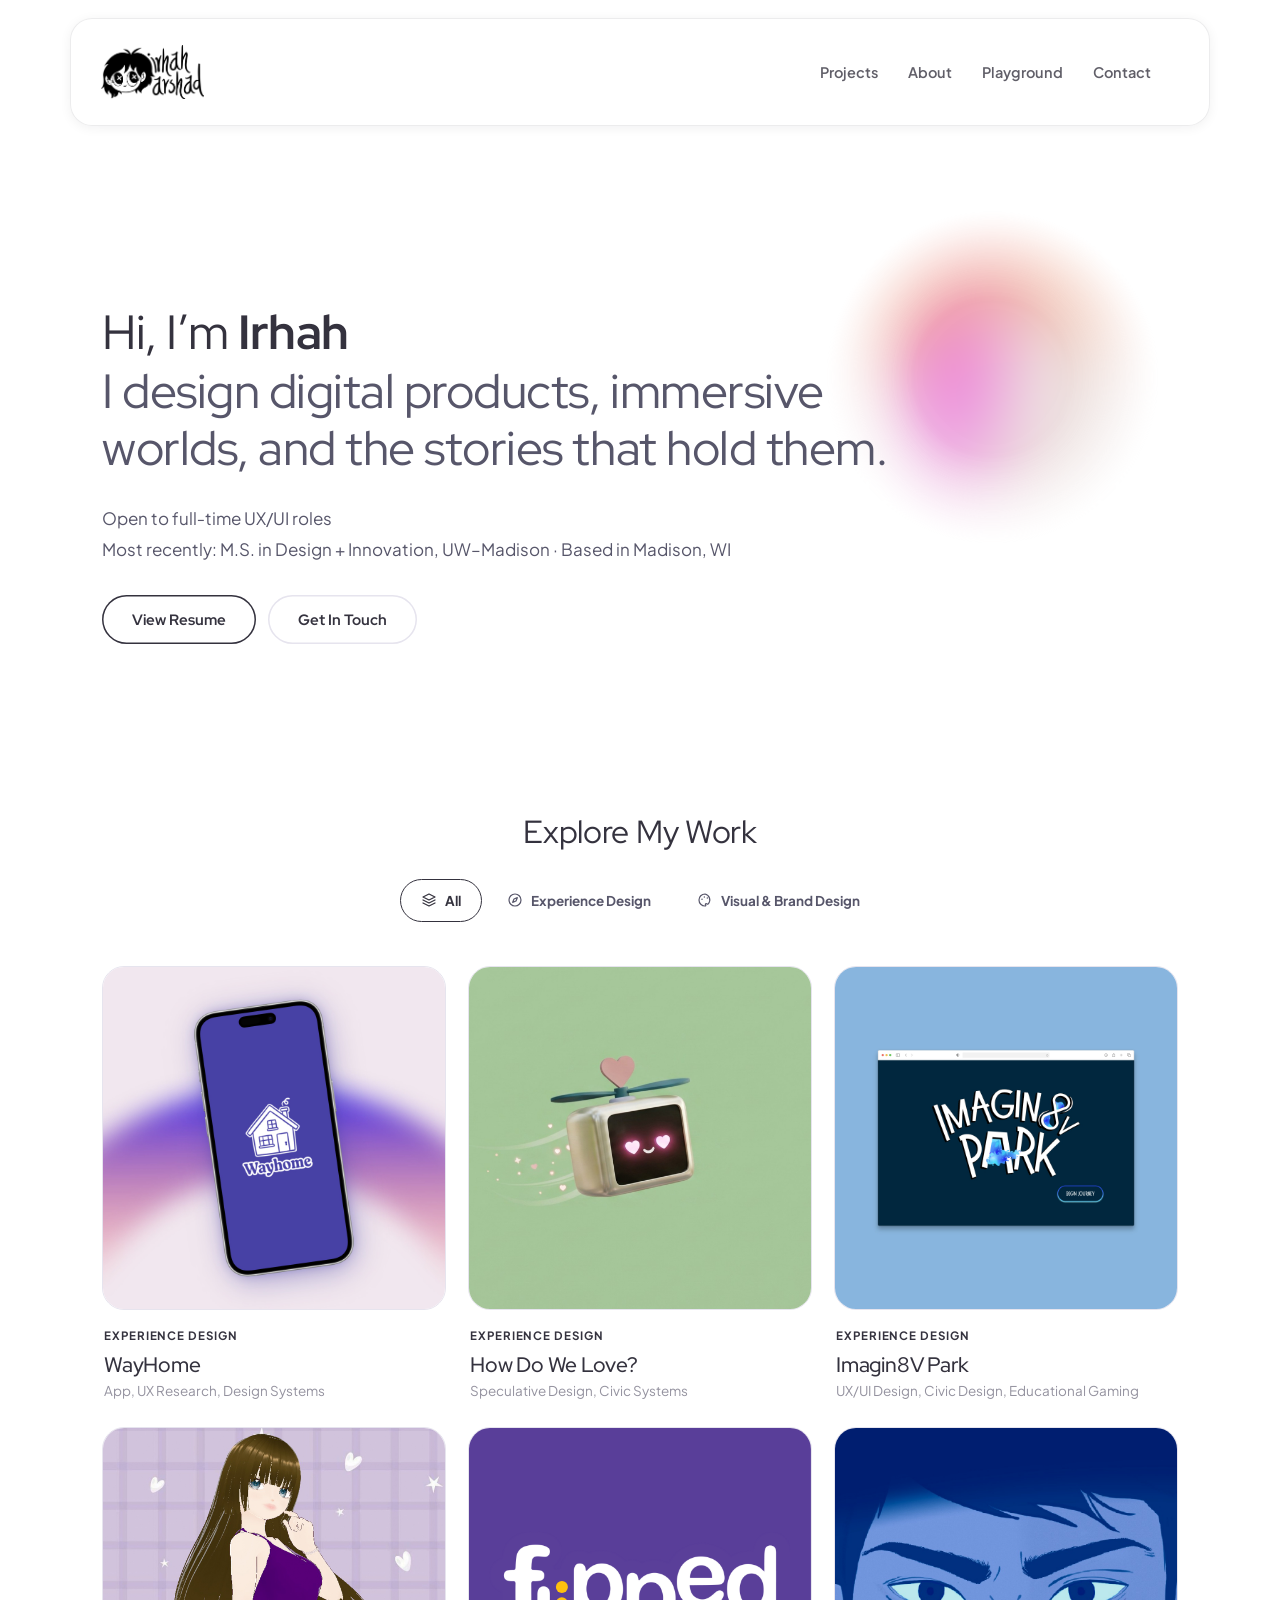
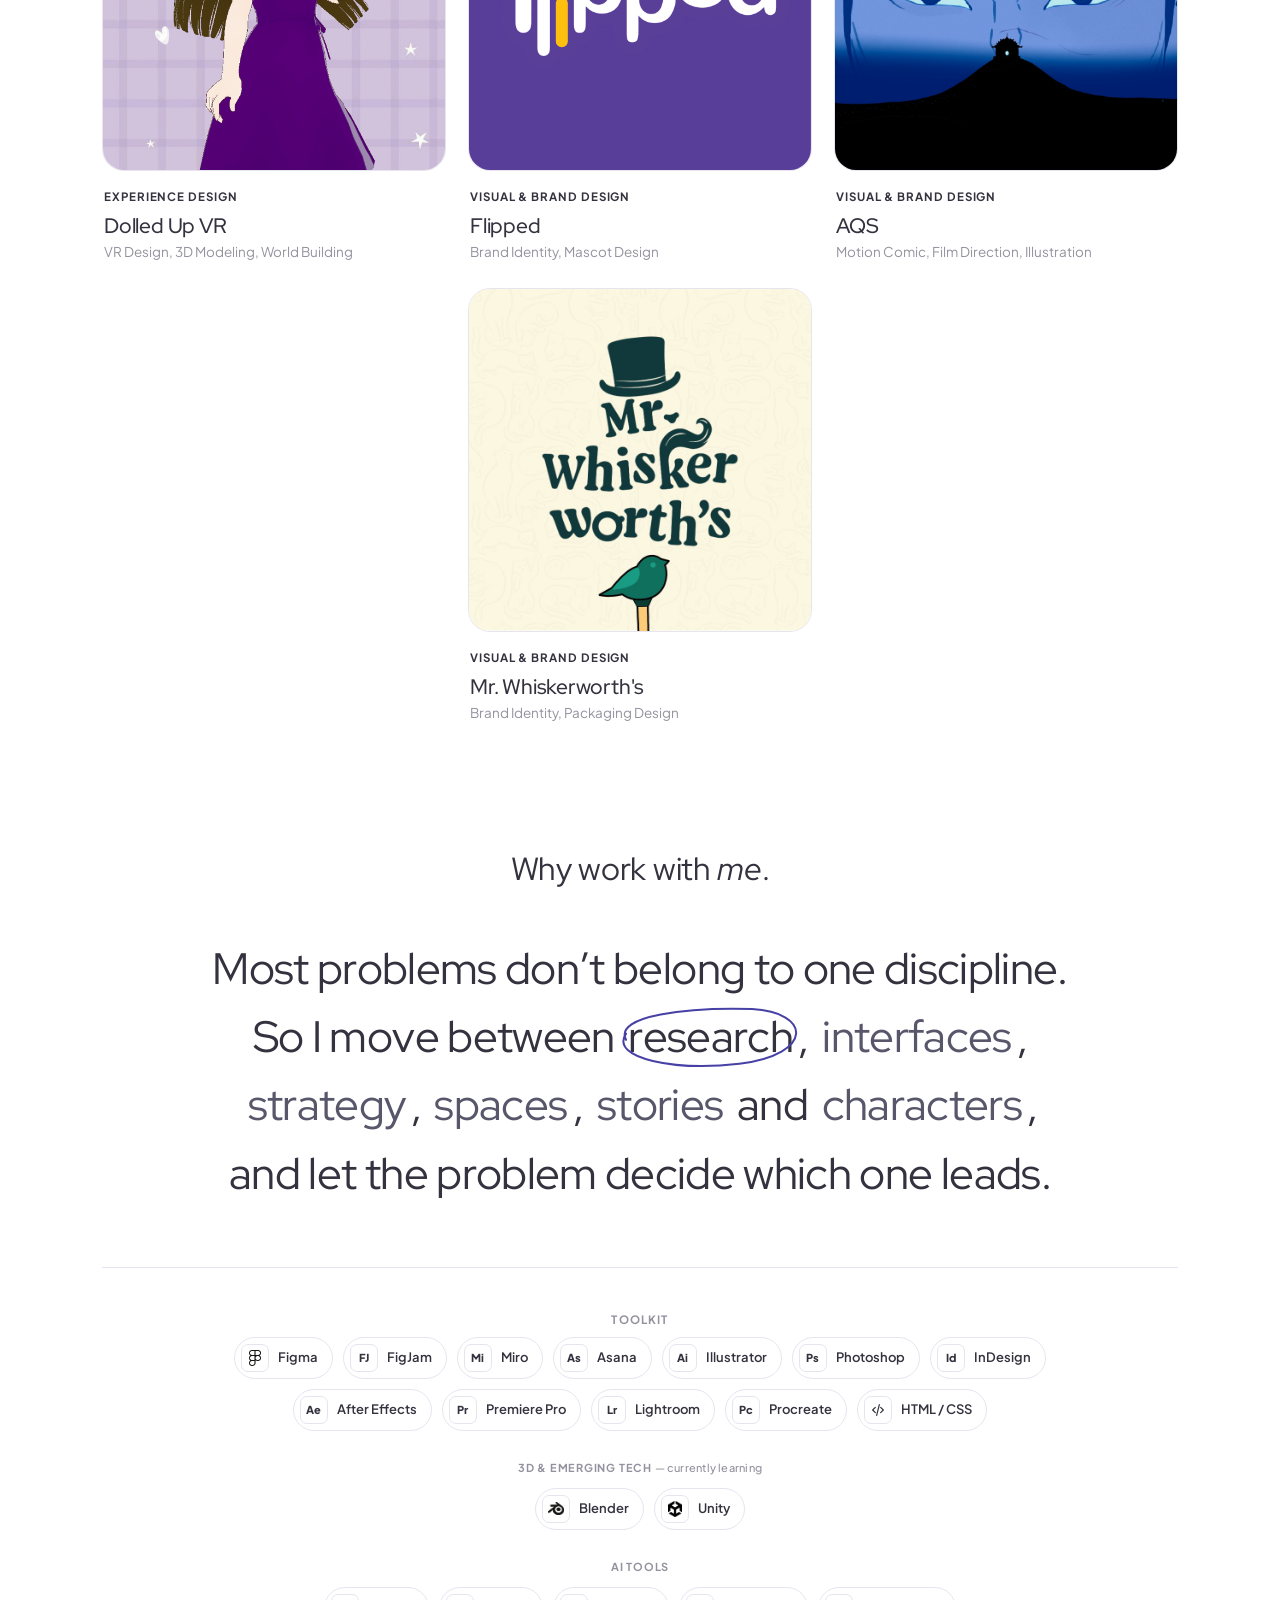
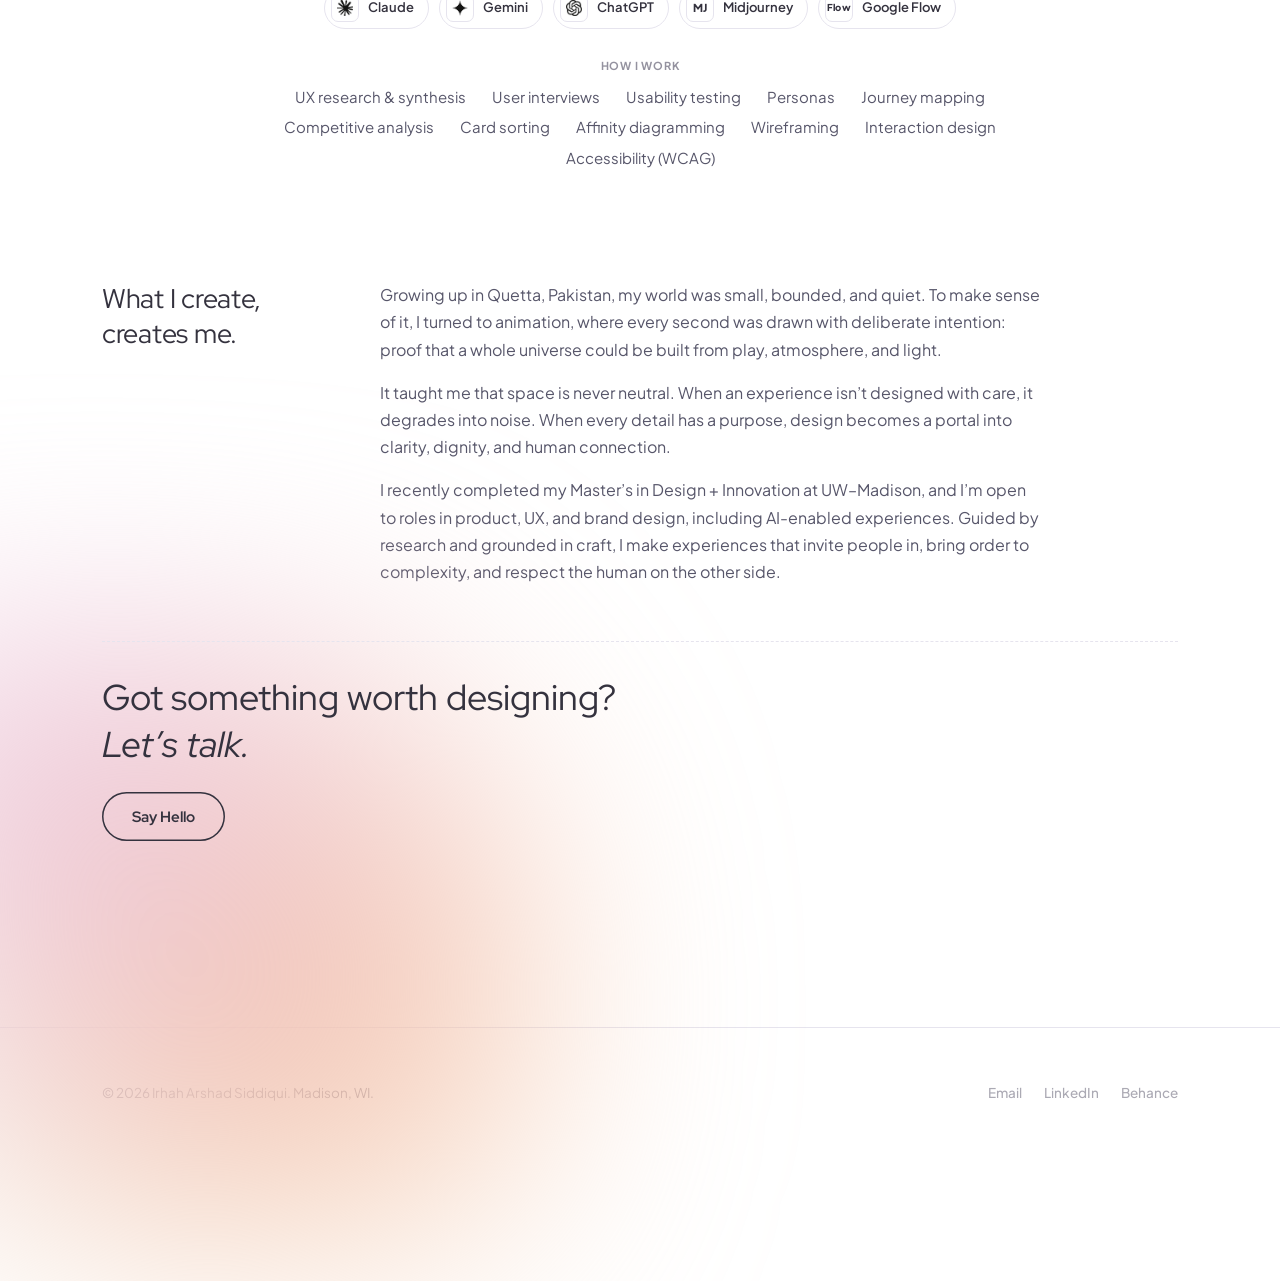
==== index.html @ 3fa9f6f8 "Add favicon, add Imposter Lamp photo slideshow to the Playground, redesign the About page, re-crop t" ====
<!doctype html>
<html lang="en">
<head>
<meta charset="utf-8">
<meta name="viewport" content="width=device-width, initial-scale=1">
<title>Irhah Arshad Siddiqui &middot; Transdisciplinary Designer</title>
<link rel="stylesheet" href="css/style.css?v=7">
<link rel="icon" href="favicon.ico" sizes="any">
<link rel="icon" type="image/png" sizes="32x32" href="assets/favicon/favicon-32.png">
<link rel="icon" type="image/png" sizes="16x16" href="assets/favicon/favicon-16.png">
<link rel="apple-touch-icon" href="assets/favicon/apple-touch-icon.png">
</head>
<body>


<nav class="site-nav">
  <div class="nav-row">
    <a class="logo" href="index.html">
      <img class="logo-light" src="assets/logo-black.png" alt="Irhah Arshad">
      <img class="logo-dark" src="assets/logo-white.png" alt="Irhah Arshad">
    </a>
    <div class="nav-right">
      <div class="nav-links">
        <a href="index.html#work">Projects</a>
        <a href="about.html">About</a>
        <a href="playground.html">Playground</a>
        <a href="contact.html">Contact</a>
      </div>
      <div class="nav-tools">
        <button class="icon-btn hamburger" data-hamburger aria-label="Open menu" aria-expanded="false">
          <svg viewBox="0 0 24 24" fill="none" stroke="currentColor" stroke-width="1.8" stroke-linecap="round"><path d="M4 7h16M4 12h16M4 17h16"/></svg>
        </button>
      </div>
    </div>
  </div>
  <div class="mobile-menu">
    <a href="index.html#work">Projects</a>
    <a href="about.html">About</a>
    <a href="playground.html">Playground</a>
    <a href="contact.html">Contact</a>
  </div>
</nav>


<main class="wrap">

  <section class="hero reveal">
    <div class="hero-orb-wrap" aria-hidden="true">
      <div class="hero-orb-clip"><canvas id="heroGlow"></canvas></div>
      <div class="hero-orb-grain"></div>
    </div>
    <div class="hero-copy">
      <h1><span class="hero-lead" id="heroText" data-name-bold="Irhah">Hi, I&rsquo;m Irhah</span> <span class="hl-2">I design digital products, immersive worlds, and the stories that hold them.</span></h1>
      <div class="hero-meta">
        <p>Open to full&#8209;time UX/UI roles</p>
        <p>Most recently: M.S. in Design + Innovation, UW&ndash;Madison &middot; Based in Madison, WI</p>
      </div>
      <div class="hero-actions">
        <a class="btn btn-primary" href="assets/Irhah-Arshad-Resume.pdf" target="_blank" rel="noopener">View Resume</a>
        <a class="btn btn-secondary" href="contact.html">Get In Touch</a>
      </div>
    </div>
  </section>

  <h2 class="work-title">Explore My Work</h2>

  <div class="cat-tabs">
    <button class="cat-tab active" data-filter="all">
      <svg viewBox="0 0 24 24" fill="none" stroke="currentColor" stroke-width="1.8" stroke-linecap="round" stroke-linejoin="round"><path d="M12 3l9 4.5-9 4.5-9-4.5 9-4.5z"/><path d="M3 12l9 4.5 9-4.5"/><path d="M3 16.5l9 4.5 9-4.5"/></svg>
      All
    </button>
    <button class="cat-tab" data-filter="experience">
      <svg viewBox="0 0 24 24" fill="none" stroke="currentColor" stroke-width="1.8" stroke-linecap="round" stroke-linejoin="round"><circle cx="12" cy="12" r="9"/><path d="M15.5 8.5l-2 5-5 2 2-5 5-2z"/></svg>
      Experience Design
    </button>
    <button class="cat-tab" data-filter="visual">
      <svg viewBox="0 0 24 24" fill="none" stroke="currentColor" stroke-width="1.8" stroke-linecap="round" stroke-linejoin="round"><path d="M12 3a9 9 0 1 0 0 18c1.1 0 1.6-.9.9-1.7-.5-.5-.5-1.3.1-1.7.6-.4 1.5-.2 2.1.3.7.6 1.9.3 2.2-.6A9 9 0 0 0 12 3z"/><circle cx="7.5" cy="11" r="1.1" fill="currentColor" stroke="none"/><circle cx="11" cy="7.5" r="1.1" fill="currentColor" stroke="none"/><circle cx="15.5" cy="9" r="1.1" fill="currentColor" stroke="none"/></svg>
      Visual &amp; Brand Design
    </button>
  </div>

  <section id="work" class="project-grid">

    <a class="project-card" href="case-studies/wayhome.html" data-category="experience">
      <div class="thumb"><img src="assets/wayhome/wayhome-app-mockup.jpg" alt="The WayHome logo splash screen on a phone mockup, tilted against a soft purple-to-pink gradient"></div>
      <div class="meta">
        <span class="cat-label">Experience Design</span>
        <h3>WayHome</h3>
        <div class="cats">App, UX Research, Design Systems</div>
      </div>
    </a>

    <a class="project-card" href="case-studies/how-do-we-love.html" data-category="experience">
      <div class="thumb thumb-hover-video">
        <img src="assets/how-do-we-love/hdwl-cubot-sage.jpg" alt="The heart-propellered companion robot, with heart-shaped eyes, flying against a soft sage green background">
        <video class="hover-video" muted loop playsinline preload="metadata" aria-hidden="true">
          <source src="assets/how-do-we-love/hdwl-cubot-hover.webm" type="video/webm">
          <source src="assets/how-do-we-love/hdwl-cubot-hover.mp4" type="video/mp4">
        </video>
      </div>
      <div class="meta">
        <span class="cat-label">Experience Design</span>
        <h3>How Do We Love?</h3>
        <div class="cats">Speculative Design, Civic Systems</div>
      </div>
    </a>

    <a class="project-card" href="case-studies/imagin8-v-park.html" data-category="experience">
      <div class="thumb"><img src="assets/imagin8-v-park/portal-thumb.jpg" alt="The Imagin8V Park logo in a browser window, on a dark navy screen"></div>
      <div class="meta">
        <span class="cat-label">Experience Design</span>
        <h3>Imagin8V Park</h3>
        <div class="cats">UX/UI Design, Civic Design, Educational Gaming</div>
      </div>
    </a>

    <a class="project-card" href="case-studies/dolled-up.html" data-category="experience">
      <div class="thumb thumb-hover-video">
        <img src="assets/dolled-up/dolled-up-avatar-purple.jpg" alt="A VR avatar in a purple sleeveless dress, glancing back over her shoulder, against a lavender plaid background with hearts and stars">
        <video class="hover-video" muted loop playsinline preload="metadata" aria-hidden="true">
          <source src="assets/dolled-up/dolled-up-hover.webm" type="video/webm">
          <source src="assets/dolled-up/dolled-up-hover.mp4" type="video/mp4">
        </video>
      </div>
      <div class="meta">
        <span class="cat-label">Experience Design</span>
        <h3>Dolled Up VR</h3>
        <div class="cats">VR Design, 3D Modeling, World Building</div>
      </div>
    </a>

    <a class="project-card" href="case-studies/flipped.html" data-category="visual">
      <div class="thumb thumb-flip-hover" role="img" aria-label="Flipped logo. Hover to flip the i.">
        <img class="flip-letters" src="assets/flipped/flipped-letters-only.png" alt="" aria-hidden="true">
        <span class="flip-bar" aria-hidden="true"></span>
        <span class="flip-dot" aria-hidden="true"></span>
      </div>
      <div class="meta">
        <span class="cat-label">Visual &amp; Brand Design</span>
        <h3>Flipped</h3>
        <div class="cats">Brand Identity, Mascot Design</div>
      </div>
    </a>

    <a class="project-card" href="case-studies/aqs.html" data-category="visual">
      <div class="thumb"><img src="assets/aqs/aqs-eyes-shrine.jpg" alt="Shahmir's eyes over the shrine, silhouetted against the spirit world's cyan spiral"></div>
      <div class="meta">
        <span class="cat-label">Visual &amp; Brand Design</span>
        <h3>AQS</h3>
        <div class="cats">Motion Comic, Film Direction, Illustration</div>
      </div>
    </a>

    <a class="project-card" href="case-studies/mr-whiskerworths.html" data-category="visual">
      <div class="thumb"><img src="assets/mr-whiskerworths/whiskerworths-thumb.jpg" alt="Mr. Whiskerworth's logo: a top hat and curled mustache above the wordmark, with a small bird perched below"></div>
      <div class="meta">
        <span class="cat-label">Visual &amp; Brand Design</span>
        <h3>Mr. Whiskerworth's</h3>
        <div class="cats">Brand Identity, Packaging Design</div>
      </div>
    </a>

  </section>

  <section class="hiw-section reveal" id="how-i-work">
    <div class="hiw-frame">
      <div class="hiw-head">
        <h2 class="work-title hiw-title">Why work with <em>me</em>.</h2>
      </div>

<style>
  /* Why work with me: one sentence, six hand-drawn marks, and a small piece of real work behind each word */
  .an-wrap { position: relative; max-width: 880px; margin: 44px auto 0; }
  .an-statement { text-align: center; font-family: var(--font-serif); font-size: clamp(26px, 4.1vw, 44px); line-height: 1.55; letter-spacing: -0.015em; color: var(--ink); text-wrap: balance; margin: 0; }
  .nb { white-space: nowrap; display: inline-block; }
  .lt { display: inline-block; transition: transform .6s cubic-bezier(.2,.9,.25,1.15); will-change: transform; }
  .pw { display: inline-block; white-space: nowrap; }
  .an { position: relative; display: inline-block; white-space: nowrap; padding: 0 .12em; line-height: 1.2; color: var(--ink-soft); transition: color .5s ease, transform .6s cubic-bezier(.2,.9,.25,1.15); cursor: default; border-radius: 6px; }
  .an.on, .an.hot { color: var(--ink); }
  .an:focus-visible { outline: 2px solid var(--ink); outline-offset: 4px; }
  .an svg { position: absolute; left: 0; top: 0; pointer-events: none; overflow: visible; }
  .an svg path { fill: none; stroke: var(--mk, var(--ink)); stroke-width: 2; stroke-linecap: round; stroke-linejoin: round; transition: stroke-dashoffset .9s cubic-bezier(.5,.1,.2,1); }
  .an-select { --gx: calc(var(--grow, 0) * 9px); --gy: calc(var(--grow, 0) * 3px); }
  .an-select::before { content: ""; position: absolute; inset: calc(-.06em - var(--gy)) calc(-.04em - var(--gx)); border: 1.5px solid var(--mk, var(--ink)); opacity: 0; transform: scale(1.08); transition: opacity .35s ease, transform .5s cubic-bezier(.2,.8,.2,1); pointer-events: none; }
  .an-select.on::before { opacity: 1; transform: scale(1); }
  .an-select i { position: absolute; width: 7px; height: 7px; background: var(--bg); border: 1.5px solid var(--mk, var(--ink)); opacity: 0; transition: opacity .3s ease .35s; pointer-events: none; }
  .an-select.on i { opacity: 1; }
  .an-select i:nth-of-type(1) { left: calc(-.04em - 4px - var(--gx)); top: calc(-.06em - 4px - var(--gy)); }
  .an-select i:nth-of-type(2) { right: calc(-.04em - 4px - var(--gx)); top: calc(-.06em - 4px - var(--gy)); }
  .an-select i:nth-of-type(3) { left: calc(-.04em - 4px - var(--gx)); bottom: calc(-.06em - 4px - var(--gy)); }
  .an-select i:nth-of-type(4) { right: calc(-.04em - 4px - var(--gx)); bottom: calc(-.06em - 4px - var(--gy)); }
  .an .dim { position: absolute; right: calc(-.04em - var(--gx, 0px)); top: calc(100% + .14em + var(--gy, 0px)); padding: 3px 8px; border-radius: 6px; background: var(--mk, var(--ink)); color: #fff; font: 700 11px/1.3 var(--font); letter-spacing: .02em; font-style: normal; white-space: nowrap; opacity: 0; transform: translateY(-4px); transition: opacity .25s ease, transform .3s cubic-bezier(.2,.9,.25,1.2); pointer-events: none; }
  .an.hot .dim { opacity: 1; transform: none; }
  .an-frame { transform-style: preserve-3d; transition: color .5s ease, transform .18s ease-out; will-change: transform; }
  .an-frame.hot i:nth-of-type(1) { transform: translate(calc(-.14em - var(--ex, 0px)),-.14em); }
  .an-frame.hot i:nth-of-type(2) { transform: translate(calc(.14em + var(--ex, 0px)),-.14em); }
  .an-frame.hot i:nth-of-type(3) { transform: translate(calc(-.14em - var(--ex, 0px)),.14em); }
  .an-frame.hot i:nth-of-type(4) { transform: translate(calc(.14em + var(--ex, 0px)),.14em); }
  .an-frame i { position: absolute; width: .32em; height: .32em; border: 0 solid var(--mk, var(--ink)); opacity: 0; transition: opacity .3s ease, transform .5s cubic-bezier(.2,.8,.2,1); pointer-events: none; }
  .an-frame.on i { opacity: 1; transform: none; }
  .an-frame.on.hot i:nth-of-type(1) { transform: translate(calc(-.14em - var(--ex, 0px)),-.14em); }
  .an-frame.on.hot i:nth-of-type(2) { transform: translate(calc(.14em + var(--ex, 0px)),-.14em); }
  .an-frame.on.hot i:nth-of-type(3) { transform: translate(calc(-.14em - var(--ex, 0px)),.14em); }
  .an-frame.on.hot i:nth-of-type(4) { transform: translate(calc(.14em + var(--ex, 0px)),.14em); }
  .an-frame i:nth-of-type(1) { left: -.08em; top: -.02em; border-width: 2px 0 0 2px; transform: translate(.2em,.2em); }
  .an-frame i:nth-of-type(2) { right: -.08em; top: -.02em; border-width: 2px 2px 0 0; transform: translate(-.2em,.2em); }
  .an-frame i:nth-of-type(3) { left: -.08em; bottom: -.02em; border-width: 0 0 2px 2px; transform: translate(.2em,-.2em); }
  .an-frame i:nth-of-type(4) { right: -.08em; bottom: -.02em; border-width: 0 2px 2px 0; transform: translate(-.2em,-.2em); }
  .an[data-p="0"] { --mk: #4741A6; }
  .an[data-p="1"] { --mk: #C0378A; }
  .an[data-p="2"] { --mk: #1F8F9A; }
  .an[data-p="3"] { --mk: #E3A400; }
  .an[data-p="4"] { --mk: #2A4BA8; }
  .an[data-p="5"] { --mk: #D05A7C; }
  .sr-only { position: absolute; width: 1px; height: 1px; overflow: hidden; clip: rect(0 0 0 0); white-space: nowrap; }

  /* the proof card: one card that glides from word to word */
  .proof { position: absolute; left: 0; top: 0; z-index: 5; width: min(250px, 72vw); border-radius: 16px; background: var(--card-bg); border: 1px solid var(--border); box-shadow: 0 18px 44px rgba(22,21,29,.18); overflow: hidden; pointer-events: none;
    opacity: 0; transform: translate(0,0) scale(.94); transform-origin: 50% 100%; transition: opacity .25s ease, transform .45s cubic-bezier(.2,.9,.25,1.15); }
  .proof.show { opacity: 1; }
  .proof.below { transform-origin: 50% 0; }
  .proof .pf { display: none; }
  .proof .pf.cur { display: block; animation: pf-in .35s ease both; }
  @keyframes pf-in { from { opacity: 0; transform: translateY(6px); } to { opacity: 1; transform: none; } }
  .pf-media { position: relative; aspect-ratio: 16 / 10; background: var(--bg-soft); overflow: hidden; }
  .pf-media img, .pf-media video { width: 100%; height: 100%; object-fit: cover; display: block; }
  .pf-media--stat { background: #f1effa; display: flex; flex-direction: row; align-items: center; justify-content: center; gap: 28px; padding: 0 16px; }
  .pf-media--stat .hw-stat { display: flex; flex-direction: column; gap: 6px; }
  .pf-media--stat .hw-stat b { font-family: var(--font-serif); font-weight: 400; font-size: 52px; line-height: 1; letter-spacing: -.02em; color: #4741a6; }
  .pf-media--stat .hw-stat span { font: 700 10.5px/1.3 var(--font); letter-spacing: .09em; text-transform: uppercase; color: #2e2870; }
  .proof .pf:nth-child(1) { --c: #4741A6; }
  .proof .pf:nth-child(2) { --c: #C0378A; }
  .proof .pf:nth-child(3) { --c: #1F8F9A; }
  .proof .pf:nth-child(4) { --c: #E3A400; }
  .proof .pf:nth-child(5) { --c: #2A4BA8; }
  .proof .pf:nth-child(6) { --c: #D05A7C; }
  .pf-cap b::before { content: ""; display: inline-block; width: 7px; height: 7px; border-radius: 50%; background: var(--c, var(--ink)); margin-right: 7px; vertical-align: 1px; }
  .pf-cap { padding: 11px 14px 13px; font-family: var(--font); font-size: 12.5px; line-height: 1.4; color: var(--ink-soft); letter-spacing: 0; text-align: left; }
  .pf-cap b { display: block; color: var(--ink); font-size: 13px; margin-bottom: 2px; }
  @media (prefers-reduced-motion: reduce) {
    .an svg path, .an-select::before, .an-select i, .an-frame, .an-frame i, .an .dim, .proof, .proof .pf.cur, .lt { transition: none; animation: none; }
  }
</style>

<div class="an-wrap" id="an-wrap">
  <p class="an-statement" id="an">
    Most problems don&rsquo;t belong to one discipline. So I move between
    <span class="nb"><span class="an" data-t="circle" data-p="0" tabindex="0">research<span class="sr-only"> (WayHome: a survey of 302 UW&ndash;Madison students and 3 in-depth interviews)</span></span>,</span>
    <span class="nb"><span class="an an-select" data-p="1" tabindex="0">interfaces<i></i><i></i><i></i><i></i><em class="dim" aria-hidden="true"></em><span class="sr-only"> (Dolled Up VR: VR interactions scripted and tested in Unity, learned from scratch)</span></span>,</span>
    <span class="nb"><span class="an" data-t="arrow" data-p="2" tabindex="0">strategy<span class="sr-only"> (Imagin8V Park: a site visit to Milwaukee and conversations with stakeholders surfaced the untold neighborhood stories that became the project)</span></span>,</span>
    <span class="nb"><span class="an an-frame" data-p="3" tabindex="0">spaces<i></i><i></i><i></i><i></i><span class="sr-only"> (Flipped: a full brand and wayfinding system for a real trampoline park)</span></span>,</span>
    <span class="nb"><span class="an" data-t="wave" data-p="4" tabindex="0">stories<span class="sr-only"> (AQS: a motion comic about Pakistan&rsquo;s water crisis)</span></span></span>
    and <span class="nb"><span class="an" data-t="spark" data-p="5" tabindex="0">characters<span class="sr-only"> (How Do We Love?: Cubot, a heart-propellered robot designed and modeled in 3D)</span></span>,</span>
    and let the problem decide which one leads.
  </p>

  <div class="proof" id="proof" aria-hidden="true">
    <div class="pf"><div class="pf-media"><img src="assets/project-thumbs/wayhome.jpg" alt="" width="1200" height="600"></div><div class="pf-cap"><b>WayHome</b>Began with 302 student surveys and 3 in-depth interviews.</div></div>
    <div class="pf"><div class="pf-media"><video muted loop playsinline preload="none" poster="assets/proof/dolledup-xr-poster.jpg"><source src="assets/dolled-up/dolled-up-xr-sim.mp4" type="video/mp4"></video></div><div class="pf-cap"><b>Dolled Up VR</b>Walking, turning and grabbing, scripted and tested in Unity. Learned from scratch.</div></div>
    <div class="pf"><div class="pf-media"><img src="assets/proof/milwaukee-visit.jpg" alt="" loading="lazy" width="562" height="351"></div><div class="pf-cap"><b>Imagin8V Park</b>On site in Milwaukee, listening to stakeholders surfaced the untold stories that became the project.</div></div>
    <div class="pf"><div class="pf-media"><img src="assets/proof/flipped-space.jpg" alt="" loading="lazy" width="640" height="400"></div><div class="pf-cap"><b>Flipped</b>A full brand and wayfinding system, built for a real trampoline park.</div></div>
    <div class="pf"><div class="pf-media"><img src="assets/proof/aqs-awakening.jpg" alt="" loading="lazy" width="640" height="400"></div><div class="pf-cap"><b>AQS</b>A motion comic that gives Pakistan&rsquo;s water crisis a human face.</div></div>
    <div class="pf"><div class="pf-media"><img src="assets/how-do-we-love/hdwl-cubot-sage.jpg" alt="" loading="lazy" width="1200" height="1200" style="object-position:50% 40%"><video muted loop playsinline preload="none" style="position:absolute;inset:0;object-position:50% 40%"><source src="assets/how-do-we-love/hdwl-cubot-hover.webm" type="video/webm"><source src="assets/how-do-we-love/hdwl-cubot-hover.mp4" type="video/mp4"></video></div><div class="pf-cap"><b>How Do We Love?</b>Cubot, a heart-propellered robot designed and modeled in 3D.</div></div>
  </div>
</div>

<script>
(function () {
  var wrap = document.getElementById("an-wrap"), an = document.getElementById("an");
  if (!wrap || !an) return;
  var words = Array.prototype.slice.call(an.querySelectorAll(".an"));
  /* split the sentence into letters (each word stays unbreakable) so single letters can be shoved aside */
  function letters(str) {
    var f = document.createDocumentFragment();
    str.split(/(\s+)/).forEach(function (t) {
      if (!t) return;
      if (/^\s+$/.test(t)) { f.appendChild(document.createTextNode(" ")); return; }
      var w = document.createElement("span"); w.className = "pw";
      t.split("").forEach(function (c) { var l = document.createElement("span"); l.className = "lt"; l.textContent = c; w.appendChild(l); });
      f.appendChild(w);
    });
    return f;
  }
  (function split(node) {
    Array.prototype.slice.call(node.childNodes).forEach(function (n) {
      if (n.nodeType === 3) { if (n.textContent.trim()) n.parentNode.replaceChild(letters(n.textContent), n); }
      else if (n.nodeType === 1 && !/sr-only|dim/.test(n.className) && n.tagName !== "I" && n.tagName !== "svg") split(n);
    });
  })(an);
  var card = document.getElementById("proof"), pfs = Array.prototype.slice.call(card.querySelectorAll(".pf"));
  var reduce = window.matchMedia && window.matchMedia("(prefers-reduced-motion: reduce)").matches;
  var NS = "http://www.w3.org/2000/svg", tourTimer = null, touring = false, openIdx = -1, shownAt = 0;

  /* hand-drawn marks, built in real pixels so strokes never distort */
  function mark(el) {
    var old = el.querySelector("svg"); if (old) old.remove();
    var t = el.getAttribute("data-t"); if (!t) return;
    var w = el.offsetWidth, h = el.offsetHeight, d = "", ox = 0, oy = 0, vw = w, vh = h;
    if (t === "circle") {
      ox = -w * 0.1; oy = -h * 0.08; vw = w * 1.2; vh = h * 1.16;
      d = "M" + (vw*.1) + " " + (vh*.55) + " C " + (vw*.04) + " " + (vh*.15) + ", " + (vw*.4) + " " + (vh*.02) + ", " + (vw*.7) + " " + (vh*.05) + " C " + (vw*.98) + " " + (vh*.1) + ", " + (vw*1.0) + " " + (vh*.78) + ", " + (vw*.64) + " " + (vh*.94) + " C " + (vw*.34) + " " + (vh*1.06) + ", " + (vw*.02) + " " + (vh*.86) + ", " + (vw*.1) + " " + (vh*.45);
    } else if (t === "arrow") {
      oy = h * 0.88; vh = h * 0.22;
      d = "M0 " + (vh*.6) + " C " + (vw*.3) + " " + (vh*.1) + ", " + (vw*.6) + " " + (vh*.9) + ", " + (vw*.98) + " " + (vh*.45) + " M" + (vw*.9) + " " + (vh*.05) + " L" + vw + " " + (vh*.45) + " L" + (vw*.91) + " " + (vh*.95);
    } else if (t === "wave") {
      oy = h * 0.9; vh = h * 0.2; var n = Math.max(3, Math.round(w / 22)), step = w / n;
      d = "M0 " + (vh/2); for (var i = 0; i < n; i++) { d += " q " + (step/4) + " " + (i%2?vh/1.2:-vh/1.2) + " " + (step/2) + " 0 t " + (step/2) + " 0"; }
    } else if (t === "spark") {
      var sz = h * 0.42; ox = w - sz * 0.1; oy = -sz * 0.35; vw = sz; vh = sz;
      d = "M" + sz/2 + " 0 C " + sz*.54 + " " + sz*.36 + ", " + sz*.64 + " " + sz*.46 + ", " + sz + " " + sz/2 + " C " + sz*.64 + " " + sz*.54 + ", " + sz*.54 + " " + sz*.64 + ", " + sz/2 + " " + sz + " C " + sz*.46 + " " + sz*.64 + ", " + sz*.36 + " " + sz*.54 + ", 0 " + sz/2 + " C " + sz*.36 + " " + sz*.46 + ", " + sz*.46 + " " + sz*.36 + ", " + sz/2 + " 0 Z";
    }
    var svg = document.createElementNS(NS, "svg"), p = document.createElementNS(NS, "path");
    svg.setAttribute("viewBox", "0 0 " + vw + " " + vh); svg.setAttribute("width", vw); svg.setAttribute("height", vh);
    svg.style.left = ox + "px"; svg.style.top = oy + "px"; svg.setAttribute("aria-hidden", "true");
    p.setAttribute("d", d); svg.appendChild(p); el.appendChild(svg);
    var len = p.getTotalLength(); p.style.strokeDasharray = len; p.style.strokeDashoffset = el.classList.contains("on") ? 0 : len;
  }
  function markAll() { words.forEach(mark); if (openIdx > -1) place(openIdx); }
  function redraw(el) {
    var p = el.querySelector("svg path"); if (!p) return;
    var len = p.getTotalLength(); p.style.transition = "none"; p.style.strokeDashoffset = len; void p.getBoundingClientRect(); p.style.transition = ""; p.style.strokeDashoffset = 0;
  }

  /* interfaces: the selection box resizes and its size tag updates, like a design tool */
  function dimAnim(el) {
    var d = el.querySelector(".dim"); if (!d) return;
    var w = el.offsetWidth, h = el.offsetHeight;
    if (reduce) { d.textContent = w + " \u00d7 " + h; return; }
    var t0 = performance.now();
    (function f(t) {
      var k = Math.min((t - t0) / 900, 1), e = Math.sin(k * Math.PI);
      d.textContent = Math.round(w + e * 18) + " \u00d7 " + Math.round(h + e * 6);
      el.style.setProperty("--grow", e.toFixed(3));
      if (k < 1) requestAnimationFrame(f); else el.style.removeProperty("--grow");
    })(t0);
  }
  /* spaces: the word swells and shoves everything around it out of the way */
  var spaceEl = an.querySelector(".an-frame");
  /* plain letters move one by one; the other marked words slide as whole units so their marks travel with them */
  var pushables = Array.prototype.slice.call(an.querySelectorAll(".lt, .an")).filter(function (e) { return e !== spaceEl && !(spaceEl && spaceEl.contains(e)) && !(e.classList.contains("lt") && e.closest(".an")); });
  var pushed = false, SCALE = 1.16;
  var spaceLetters = spaceEl ? Array.prototype.slice.call(spaceEl.querySelectorAll(".lt")) : [];
  var GAP = 7; /* px each letter of "spaces" drifts apart, so the box grows sideways */
  function setSpace() {}
  function push(on) {
    if (reduce || !spaceEl) return;
    if (!on) {
      if (!pushed) return; pushed = false;
      pushables.concat(spaceLetters).forEach(function (e) { e.style.transform = ""; e.style.transitionDelay = ""; });
      spaceEl.style.removeProperty("--ex"); return;
    }
    if (pushed) return; pushed = true;
    var n = spaceLetters.length, half = (n - 1) * GAP / 2;
    spaceLetters.forEach(function (e, i) { e.style.transform = "translateX(" + ((i - (n - 1) / 2) * GAP).toFixed(1) + "px)"; });
    spaceEl.style.setProperty("--ex", half.toFixed(1) + "px");
    var sr = spaceEl.getBoundingClientRect(), sx = sr.left + sr.width / 2, sy = sr.top + sr.height / 2, room = half + 10;
    pushables.forEach(function (e) {
      var r = e.getBoundingClientRect(), dx = r.left + r.width / 2 - sx, dy = r.top + r.height / 2 - sy;
      if (Math.abs(dy) > sr.height * 0.6) return;          /* other lines stay put: only this line makes room */
      var side = dx < 0 ? -1 : 1, d = Math.abs(dx);
      var f = room * (0.45 + 0.55 * Math.exp(-d / 240));    /* nearest letters travel furthest */
      e.style.transitionDelay = Math.min(d / 4000, 0.12).toFixed(3) + "s";
      e.style.transform = "translateX(" + (side * f).toFixed(1) + "px)";
    });
  }
  /* spaces: the word tilts in 3D toward the pointer */
  var space = an.querySelector(".an-frame");
  if (space && !reduce) {
    space.addEventListener("pointermove", function (e) {
      if (e.pointerType !== "mouse") return;
      var r = space.getBoundingClientRect(), dx = (e.clientX - r.left) / r.width - 0.5, dy = (e.clientY - r.top) / r.height - 0.5;
      if (pushed) setSpace((dx * 26).toFixed(1), (-dy * 22).toFixed(1));
    });

  }

  /* the proof card */
  function place(i) {
    var el = words[i], wr = wrap.getBoundingClientRect(), r = el.getBoundingClientRect();
    var cw = card.offsetWidth, ch = card.offsetHeight;
    var x = r.left - wr.left + r.width / 2 - cw / 2;
    x = Math.max(0, Math.min(wrap.clientWidth - cw, x));
    var above = r.top - ch - 16 > -wr.top * 0 && (r.top > ch + 24);
    var y = above ? r.top - wr.top - ch - 14 : r.bottom - wr.top + 14;
    card.classList.toggle("below", !above);
    card.style.transform = "translate(" + x + "px," + y + "px) scale(1)";
  }
  function show(i) {
    openIdx = i; shownAt = Date.now();
    pfs.forEach(function (p, n) { p.classList.toggle("cur", n === i); var v = p.querySelector("video"); if (v) { if (n === i) { var pr = v.play(); if (pr && pr.catch) pr.catch(function () {}); } else v.pause(); } });
    words.forEach(function (w, n) { w.classList.toggle("hot", n === i); });
    if (!card.classList.contains("show")) { card.style.transition = "opacity .25s ease"; place(i); void card.offsetWidth; card.style.transition = ""; }
    place(i);
    card.classList.add("show");
    redraw(words[i]);
    if (words[i].classList.contains("an-select")) dimAnim(words[i]);
    push(words[i] === spaceEl);
  }
  function hide() {
    push(false);
    openIdx = -1; card.classList.remove("show"); words.forEach(function (w) { w.classList.remove("hot"); });
    pfs.forEach(function (p) { var v = p.querySelector("video"); if (v) v.pause(); });
  }
  function stopTour() { touring = false; clearTimeout(tourTimer); }

  words.forEach(function (w, i) {
    w.addEventListener("pointerenter", function (e) { if (e.pointerType !== "mouse") return; stopTour(); show(i); });
    w.addEventListener("pointerleave", function (e) { if (e.pointerType !== "mouse") return; hide(); });
    w.addEventListener("focus", function () { if (!w.matches(":focus-visible")) return; stopTour(); show(i); });
    w.addEventListener("blur", function () { if (w.classList.contains("hot")) hide(); });
    w.addEventListener("click", function (e) {
      e.stopPropagation(); stopTour();
      if (Date.now() - shownAt < 250) return;           // a mouse hover already opened it
      if (openIdx === i) hide(); else show(i);
    });
  });
  document.addEventListener("click", function () { if (openIdx > -1) hide(); });

  /* one gentle tour so people see the words are alive, then it rests */
  function tour() {
    if (reduce) return;
    touring = true; var i = 0;
    (function next() {
      if (!touring) return;
      if (i >= words.length) { hide(); touring = false; return; }
      show(i); i++; tourTimer = setTimeout(next, 2100);
    })();
  }

  function reveal() {
    words.forEach(function (w, i) {
      setTimeout(function () { w.classList.add("on"); var p = w.querySelector("path"); if (p) p.style.strokeDashoffset = 0; }, reduce ? 0 : 450 + i * 650);
    });
    if (!reduce) setTimeout(tour, 450 + words.length * 650 + 900);
  }
  (document.fonts && document.fonts.ready ? document.fonts.ready : Promise.resolve()).then(function () {
    markAll(); window.addEventListener("resize", markAll);
    if (reduce || !("IntersectionObserver" in window)) {
      words.forEach(function (w) { w.classList.add("on"); }); markAll();
    } else new IntersectionObserver(function (es, o) { if (es[0].isIntersecting) { reveal(); o.disconnect(); } }, { threshold: 0.6 }).observe(an);
  });
})();
</script>

      <style>
    .tk2 .tk-block { max-width: 820px; margin: 0 auto 30px; text-align: center; }
    .tk2 .tk-block:last-child { margin-bottom: 0; }
    .tk2 .tools-cat-label { display: block; margin-bottom: 14px; }
    .tk-chips { display: flex; flex-wrap: wrap; justify-content: center; gap: 10px; }
    .tk-chip { display: inline-flex; align-items: center; gap: 9px; padding: 6px 14px 6px 6px; border: 1px solid var(--border); border-radius: 999px; background: var(--bg); font-size: 13px; font-weight: 600; color: var(--ink); line-height: 1; transition: border-color .2s ease; }
    .tk-chip .tools-tile-icon { flex: 0 0 auto; width: 28px; height: 28px; margin: 0; }
    .tk-chip > span:last-child { font-size: 13px; }
    .tk-methods { margin: 0 auto; max-width: 66ch; font-size: 15px; line-height: 1.5; color: var(--ink-soft); display: flex; flex-wrap: wrap; justify-content: center; gap: 8px 26px; }
    @media (hover: hover) and (pointer: fine) { .tk-chip:hover { border-color: var(--ink-faint); } }
  </style>
  <div class="tools-cloud tk2">
        <span class="hiw-eyebrow">Toolkit</span>

        <div class="tk-block">
          
          <div class="tk-chips"><span class="tk-chip"><span class="tools-tile-icon img"><img src="assets/tools/figma.png" alt="Figma logo" loading="lazy"></span><span>Figma</span></span><span class="tk-chip"><span class="tools-tile-icon badge">FJ</span><span>FigJam</span></span><span class="tk-chip"><span class="tools-tile-icon badge">Mi</span><span>Miro</span></span><span class="tk-chip"><span class="tools-tile-icon badge">As</span><span>Asana</span></span><span class="tk-chip"><span class="tools-tile-icon badge">Ai</span><span>Illustrator</span></span><span class="tk-chip"><span class="tools-tile-icon badge">Ps</span><span>Photoshop</span></span><span class="tk-chip"><span class="tools-tile-icon badge">Id</span><span>InDesign</span></span><span class="tk-chip"><span class="tools-tile-icon badge">Ae</span><span>After Effects</span></span><span class="tk-chip"><span class="tools-tile-icon badge">Pr</span><span>Premiere Pro</span></span><span class="tk-chip"><span class="tools-tile-icon badge">Lr</span><span>Lightroom</span></span><span class="tk-chip"><span class="tools-tile-icon badge">Pc</span><span>Procreate</span></span><span class="tk-chip"><span class="tools-tile-icon badge"><svg viewBox="0 0 24 24" fill="none" stroke-width="1.8" stroke-linecap="round" stroke-linejoin="round"><path d="M8 8l-4 4 4 4M16 8l4 4-4 4M14 4l-4 16"/></svg></span><span>HTML / CSS</span></span></div>
        </div>

        <div class="tk-block">
          <span class="tools-cat-label">3D &amp; Emerging Tech <em>&mdash; currently learning</em></span>
          <div class="tk-chips"><span class="tk-chip"><span class="tools-tile-icon img"><img src="assets/tools/blender.png" alt="Blender logo" loading="lazy"></span><span>Blender</span></span><span class="tk-chip"><span class="tools-tile-icon img"><img src="assets/tools/unity.png" alt="Unity logo" loading="lazy"></span><span>Unity</span></span></div>
        </div>

        <div class="tk-block">
          <span class="tools-cat-label">AI Tools</span>
          <div class="tk-chips"><span class="tk-chip"><span class="tools-tile-icon img"><img src="assets/tools/claude.png" alt="Claude logo" loading="lazy"></span><span>Claude</span></span><span class="tk-chip"><span class="tools-tile-icon img"><img src="assets/tools/gemini.png" alt="Gemini logo" loading="lazy"></span><span>Gemini</span></span><span class="tk-chip"><span class="tools-tile-icon img"><img src="assets/tools/chatgpt.png" alt="ChatGPT logo" loading="lazy"></span><span>ChatGPT</span></span><span class="tk-chip"><span class="tools-tile-icon badge">MJ</span><span>Midjourney</span></span><span class="tk-chip"><span class="tools-tile-icon badge" style="font-size:9.5px;">Flow</span><span>Google Flow</span></span></div>
        </div>

        <div class="tk-block">
          <span class="tools-cat-label">How I work</span>
          <p class="tk-methods"><span>UX research &amp; synthesis</span><span>User interviews</span><span>Usability testing</span><span>Personas</span><span>Journey mapping</span><span>Competitive analysis</span><span>Card sorting</span><span>Affinity diagramming</span><span>Wireframing</span><span>Interaction design</span><span>Accessibility (WCAG)</span></p>
        </div>
      </div>
    </div>
  </section>

  <style>
    .origin-copy { columns: 1; max-width: 60ch; }
    .origin-copy p { font-size: 16px; line-height: 1.7; margin: 0 0 16px; }
    .origin-copy p:last-child { margin-bottom: 0; }
    /* Closing line: quieter, so the end of the page feels calm */
    .origin-statement { font-size: clamp(24px, 3.2vw, 36px); line-height: 1.3; max-width: 24ch; }
    .origin-rule { margin: 56px 0 32px; }
    .origin-cta { margin-top: 24px; }
    .origin-grid { align-items: start; }
    /* Project grid: a lone last card centres instead of hanging at the left */
    .project-grid { display: flex; flex-wrap: wrap; justify-content: center; }
    .project-card { flex: 0 0 calc((100% - 44px) / 3); min-width: 0; }
    @media (max-width: 900px) { .project-card { flex-basis: calc((100% - 22px) / 2); } }
    @media (max-width: 560px) { .project-card { flex-basis: 100%; } }
    /* Section rhythm: trim the stacked margins between homepage sections */
    .work-title { margin-top: 56px; }
    .project-grid { padding-bottom: 56px; }
    .hiw-section { padding-bottom: 48px; }
    .origin-section { margin-top: 64px; }
  </style>
  <section class="origin-section reveal">
    <div class="origin-grid">
      <h2 class="origin-heading">What I create,<br>creates me.</h2>
      <div class="origin-copy">
        <p>Growing up in Quetta, Pakistan, my world was small, bounded, and quiet. To make sense of it, I turned to animation, where every second was drawn with deliberate intention: proof that a whole universe could be built from play, atmosphere, and light.</p>
        <p>It taught me that space is never neutral. When an experience isn&rsquo;t designed with care, it degrades into noise. When every detail has a purpose, design becomes a portal into clarity, dignity, and human connection.</p>
        <p>I recently completed my Master&rsquo;s in Design + Innovation at UW&ndash;Madison, and I&rsquo;m open to roles in product, UX, and brand design, including AI-enabled experiences. Guided by research and grounded in craft, I make experiences that invite people in, bring order to complexity, and respect the human on the other side.</p>
      </div>
    </div>
    <div class="origin-glow-wrap">
      <hr class="origin-rule">
      <p class="origin-statement">Got something worth designing? <em>Let&rsquo;s talk.</em></p>
      <div class="origin-cta">
        <a class="btn btn-primary" href="mailto:irhahdesigns@gmail.com">Say Hello</a>
      </div>
    </div>
  </section>

</main>

<footer class="site-footer">
  <div class="wrap footer-row">
    <div>© 2026 Irhah Arshad Siddiqui. Madison, WI.</div>
    <div class="footer-links">
      <a href="mailto:irhahdesigns@gmail.com">Email</a>
      <a href="https://www.linkedin.com/in/irhah-arshad" target="_blank" rel="noopener">LinkedIn</a>
      <a href="https://www.behance.net/irhaharshad" target="_blank" rel="noopener">Behance</a>
    </div>
  </div>
</footer>

<script src="js/main.js?v=6"></script>
<script>window.va = window.va || function () { (window.vaq = window.vaq || []).push(arguments); };</script>
<script defer src="/_vercel/insights/script.js"></script>
</body>
</html>
---- css/style.css ----
/* ==========================================================================
   Irhah Arshad Siddiqui — Portfolio Design System
   Two-typeface pairing: Red Hat Display (--font-serif, the site's "display"
   token — kept the same variable name so every existing heading/button rule
   that already reads it just picks up the new face) for headings (h1–h4)
   and buttons, Plus Jakarta Sans (--font) for body copy, nav, and labels.
   White base, glass nav, per-project accent color.
   ========================================================================== */

@import url('https://fonts.googleapis.com/css2?family=Red+Hat+Display:ital,wght@0,400;0,500;0,600;0,700;0,800;1,400;1,500&display=swap');
@import url('https://fonts.googleapis.com/css2?family=Plus+Jakarta+Sans:ital,wght@0,400;0,500;0,600;0,700;0,800;1,400;1,500&display=swap');
@import url('https://fonts.googleapis.com/css2?family=Poppins:wght@400;500;600;700&display=swap');
@import url('https://fonts.googleapis.com/css2?family=Playfair+Display:wght@400;600;700&display=swap');
@import url('https://fonts.googleapis.com/css2?family=Source+Sans+3:wght@400;600;700&display=swap');

:root {
  /* Neutrals — a cool, faintly violet-leaning gray scale (not pure gray),
     tuned to sit near the purple accent rather than fight it. */
  --bg: #ffffff;
  --bg-soft: #f6f5f9;
  --ink: #34323e;
  --ink-soft: #57566a;
  --ink-faint: #94929f;
  --border: #e6e4ee;
  --card-bg: #ffffff;

  --nav-bg: rgba(255, 255, 255, 0.68);
  --nav-border: rgba(22, 21, 29, 0.08);

  /* Default accent — neutral ink everywhere except inside a project, where
     each case study overrides these three via inline style on <body> */
  --accent: var(--ink);
  --accent-ink: #ffffff;
  --accent-tint: var(--bg-soft);
  --accent-tint-strong: var(--border);

  --font: 'Plus Jakarta Sans', -apple-system, BlinkMacSystemFont, 'Segoe UI', sans-serif;
  --font-serif: 'Red Hat Display', var(--font);
  --font-mono: var(--font);

  /* Type scale — one family, wide weight range */
  --fs-display: clamp(38px, 6vw, 60px);
  --fs-h1: clamp(32px, 4.6vw, 48px);
  --fs-h2: clamp(24px, 3vw, 32px);
  --fs-h3: 19px;
  --fs-body-lg: 17px;
  --fs-body: 15.5px;
  --fs-small: 13.5px;
  --fs-label: 12px;

  --r-sm: 10px;
  --r-md: 16px;
  --r-lg: 22px;
  --r-pill: 999px;
  --shadow-sm: 0 2px 12px rgba(22, 21, 29, 0.06);
  --shadow-md: 0 14px 34px rgba(22, 21, 29, 0.11);

  --gap-md: 28px;
  --gap-lg: 52px;
  --gap-xl: 96px;

  color-scheme: light;
}


/* ---------- Reset / base ---------- */
* { box-sizing: border-box; }
/* overflow-x: hidden lives on <html> only. Setting it on <body> too used
   to create a second, independent scroll box: whenever body's own content
   box ended up a few pixels taller than body itself (easy to trigger with
   margin-collapsing on some page layouts, e.g. the homepage hero), body
   silently became the element wheel/trackpad scrolling landed on. It had
   almost no room to scroll, so it absorbed the input and never handed it
   off to <html> -- the page looked stuck and only the native scrollbar
   (which always targets <html>) still worked. One element owning the
   horizontal clip avoids the whole class of bug. */
html { scroll-behavior: smooth; overflow-x: hidden; }
body {
  margin: 0;
  background: var(--bg);
  color: var(--ink);
  font-family: var(--font);
  font-size: var(--fs-body);
  -webkit-font-smoothing: antialiased;
  text-rendering: optimizeLegibility;
  transition: background 0.25s ease, color 0.25s ease;
}
img, video { max-width: 100%; display: block; }
a { color: inherit; text-decoration: none; }
.wrap { max-width: 1140px; margin: 0 auto; padding: 0 32px; }
/* Case-study pages read as long-form text, not a dashboard — a narrower, editorial
   column keeps body copy and full-width elements (grids, banners) from reading as
   mismatched at large viewport widths. Scoped so the homepage's wider gallery layout
   is untouched. */
main.wrap:has(.cs-header) { max-width: 980px; }
h1, h2, h3, h4 { margin: 0; font-family: var(--font-serif); font-weight: 400; letter-spacing: -0.01em; text-wrap: balance; }
p { margin: 0; line-height: 1.65; color: var(--ink-soft); font-size: var(--fs-body-lg); max-width: 78ch; }
strong { color: var(--ink); font-weight: 700; }
::selection { background: var(--accent-tint-strong); color: var(--ink); }

.eyebrow {
  font-size: var(--fs-label);
  font-weight: 700;
  letter-spacing: 0.09em;
  text-transform: uppercase;
  color: var(--accent);
}

/* ---------- Buttons ---------- */
.btn {
  display: inline-flex;
  align-items: center;
  gap: 8px;
  font-family: var(--font-serif);
  font-weight: 700;
  font-size: 14.5px;
  padding: 15px 30px;
  border-radius: var(--r-pill);
  cursor: pointer;
  border: none;
  transition: transform 0.25s cubic-bezier(.2,.8,.3,1.2), box-shadow 0.25s ease, background 0.2s ease;
}
.btn-primary { background: transparent; color: var(--ink); box-shadow: inset 0 0 0 1.5px var(--ink); }
.btn-primary:hover { transform: translateY(-2px) scale(1.02); background: var(--ink); color: var(--bg); box-shadow: inset 0 0 0 1.5px var(--ink); }
.btn-primary:active { transform: translateY(0) scale(0.99); }
.btn-secondary { background: transparent; color: var(--ink); box-shadow: inset 0 0 0 1.5px var(--border-strong, var(--border)); }
.btn-secondary:hover { transform: translateY(-2px) scale(1.02); background: var(--card-bg); }
.btn-secondary:active { transform: translateY(0) scale(0.99); }

/* ---------- Navigation ---------- */
.site-nav {
  position: fixed;
  top: 18px;
  left: 50%;
  transform: translateX(-50%);
  width: min(1140px, calc(100% - 32px));
  z-index: 100;
  background: var(--nav-bg);
  border: 1px solid var(--nav-border);
  border-radius: var(--r-lg);
  backdrop-filter: blur(20px) saturate(170%);
  -webkit-backdrop-filter: blur(20px) saturate(170%);
  box-shadow: var(--shadow-sm);
  transition: box-shadow 0.3s ease, background 0.3s ease;
}
.site-nav .nav-row { display: flex; align-items: center; justify-content: space-between; padding: 26px 30px; }
.site-nav .nav-right { display: flex; align-items: center; gap: 28px; }
.site-nav .logo { font-weight: 800; font-size: 16.5px; letter-spacing: -0.01em; }
.site-nav .logo img { height: 54px; width: auto; }
.site-nav .logo .logo-light { display: block; }
.site-nav .logo .logo-dark { display: none; }

.coe-logo-light { display: block; }

.nav-links { display: flex; gap: 30px; font-size: 14.5px; font-weight: 600; }
.nav-links a { opacity: 0.78; transition: opacity 0.2s ease, transform 0.2s ease; display: inline-block; }
.nav-links a:hover { opacity: 1; transform: translateY(-1px); }
.nav-tools { display: flex; align-items: center; gap: 8px; }
.icon-btn {
  width: 36px; height: 36px;
  display: flex; align-items: center; justify-content: center;
  border-radius: 50%; border: none; background: transparent;
  color: var(--ink); cursor: pointer;
  transition: background 0.2s ease, transform 0.2s ease;
}
.icon-btn:hover { background: var(--bg-soft); transform: scale(1.06); }
.icon-btn svg { width: 18px; height: 18px; }
.hamburger { display: none; }

.mobile-menu {
  display: none;
  flex-direction: column;
  gap: 2px;
  padding: 0 22px 16px;
  font-size: 14.5px;
  font-weight: 600;
}
.mobile-menu a { padding: 9px 0; opacity: 0.8; }
.mobile-menu a:hover { opacity: 1; }
@media (max-width: 720px) {
  .nav-links { display: none; }
  .hamburger { display: flex; }
  .mobile-menu.open { display: flex; }
}

/* ---------- Section nav (right-side jump list) ----------
   A standing vertical list of section names, always visible (not a
   hover-only dot), right-aligned against the edge of the viewport so it
   reads like a sidebar without taking layout space from the column of
   text beside it. Inactive labels sit in a quiet, muted tone; the
   section currently in view is picked out in the page's accent color
   with a small tick mark, so it is legible at a glance on a long page. */
.section-rail {
  position: fixed; right: 28px; top: 50%; transform: translateY(-50%);
  z-index: 90; display: flex; flex-direction: column; align-items: flex-end; gap: 13px;
}
@media (max-width: 1100px) { .section-rail { display: none; } }
.section-rail .dot {
  position: relative; width: auto; height: auto; background: none; border-radius: 0;
  display: flex; align-items: center; gap: 8px;
  padding: 1px 0; cursor: pointer;
  font-size: 12.5px; font-weight: 600; line-height: 1.3; white-space: nowrap;
  color: var(--ink-faint);
  transition: color 0.2s ease;
}
.section-rail .dot:hover { color: var(--ink-soft); }
.section-rail .dot.active { color: var(--accent); }
.section-rail .dot::after {
  content: ""; width: 14px; height: 1.5px; border-radius: 1px;
  background: var(--border); flex-shrink: 0;
  transition: background 0.2s ease, width 0.2s ease;
}
.section-rail .dot.active::after { background: var(--accent); width: 22px; }
.section-rail .dot .dot-label { position: static; opacity: 1; pointer-events: none; background: none; border: none; padding: 0; }

/* ---------- Hero ---------- */
.hero { padding: clamp(200px, 34vh, 360px) 0 110px; position: relative; }
.hero-copy { text-align: left; position: relative; z-index: 1; max-width: none; }
.hero-copy h1 { font-size: clamp(30px, 4.6vw, 48px); font-weight: 400; line-height: 1.1; max-width: none; }
.hero-copy h1 .hero-lead { display: block; font-weight: 400; color: var(--ink); }
.hero-copy h1 .hl-2 { display: block; margin-top: 4px; font-size: clamp(30px, 4.6vw, 48px); font-weight: 400; line-height: 1.2; color: var(--ink-soft); max-width: none; }
/* Plain stacked sentences, no uppercase labels -- matches the placement
   of the meta line under the headline on dannyckm.com (role/status line,
   then a second line), rather than a label/value fact grid. */
.hero-copy .hero-meta { margin-top: 28px; display: flex; flex-direction: column; gap: 6px; }
.hero-copy .hero-meta p { margin: 0; font-size: clamp(15px, 1.6vw, 17px); color: var(--ink-soft); line-height: 1.5; }
.hero-copy .hero-actions { display: flex; gap: 12px; flex-wrap: wrap; margin-top: 32px; }

/* ---------- Hero: orb glow ----------
   A blurred canvas orb in the top-right of the hero: crisp, hard-edged
   shapes drawn on the canvas, with the actual softness coming entirely
   from the CSS blur on the outer wrapper (see initHeroGlow in main.js).
   Colors, pattern ("marbled waves") and motion ("wave", speed 1.4x /
   movement 2.5x) are fixed to what was approved in the hero redesign lab. */
.hero-orb-wrap {
  position: absolute; z-index: 0; pointer-events: none;
  width: clamp(240px, 27vw, 420px); height: clamp(240px, 27vw, 420px);
  top: 50%; right: clamp(-10px, 1vw, 30px);
  transform: translateY(-50%);
  filter: blur(clamp(22px, 3.2vw, 48px));
  -webkit-mask-image: radial-gradient(circle at 50% 50%, black 0%, black 32%, transparent 68%);
  mask-image: radial-gradient(circle at 50% 50%, black 0%, black 32%, transparent 68%);
  mix-blend-mode: normal;
}
.hero-orb-clip { position: relative; width: 100%; height: 100%; overflow: hidden; clip-path: circle(50% at 50% 50%); }
#heroGlow { position: absolute; inset: 0; width: 100%; height: 100%; display: block; }
/* film-grain layer -- sits outside the blurred canvas so the texture
   itself stays crisp on top of the soft blurred color field underneath. */
.hero-orb-grain {
  position: absolute; inset: 0; pointer-events: none; opacity: 0.22;
  clip-path: circle(50% at 50% 50%);
  mix-blend-mode: overlay;
  background-image: url("data:image/svg+xml,%3Csvg xmlns='http://www.w3.org/2000/svg' width='140' height='140'%3E%3Cfilter id='n'%3E%3CfeTurbulence type='fractalNoise' baseFrequency='0.85' numOctaves='2' stitchTiles='stitch'/%3E%3C/filter%3E%3Crect width='100%25' height='100%25' filter='url(%23n)'/%3E%3C/svg%3E");
  background-size: 140px 140px;
}
@media (max-width: 700px) {
  .hero { min-height: 0; display: block; padding: 140px 0 60px; }
  .hero-orb-wrap { position: relative; width: min(50vw, 180px); height: min(50vw, 180px); top: 0; right: 0; transform: none; margin: 0 auto 24px; filter: blur(clamp(12px, 4vw, 20px)); }
  .hero-copy { text-align: center; max-width: none; }
  .hero-copy h1 { max-width: none; margin-left: auto; margin-right: auto; }
  .hero-copy h1 .hl-2 { max-width: none; margin-left: auto; margin-right: auto; }
  .hero-copy .hero-meta { align-items: center; }
  .hero-copy .hero-actions { justify-content: center; }
}

/* ---------- Playground: moving gradient background ----------
   Same marbled-wave canvas/palette as the hero orb (#heroGlow), drawn
   full-viewport behind the Playground page's content instead of inside
   a small blurred circle. Softness still comes entirely from the CSS
   blur on the wrapper, not a pre-blurred gradient; drawn on #pageGradient
   by initMarbledGradient("pageGradient") in main.js. */
body.gradient-page {
  background: #f6f0e4;
  background-attachment: fixed;
}
body.gradient-page .mw-tile { border-color: rgba(22, 21, 29, 0.1); background: rgba(255, 255, 255, 0.55); backdrop-filter: blur(6px); }
body.gradient-page .mw-tile:hover { box-shadow: 0 16px 40px rgba(220, 140, 120, 0.28), 0 6px 20px rgba(0, 0, 0, 0.1); }
body.gradient-page .site-nav { background: rgba(255, 255, 255, 0.6); }

.page-gradient-wrap {
  position: fixed; inset: 0; z-index: -1; pointer-events: none;
  filter: blur(clamp(50px, 6vw, 120px));
}
.page-gradient-clip { position: relative; width: 100%; height: 100%; overflow: hidden; }
#pageGradient { position: absolute; inset: 0; width: 100%; height: 100%; display: block; }
.page-gradient-grain {
  position: fixed; inset: 0; z-index: -1; pointer-events: none; opacity: 0.18;
  mix-blend-mode: overlay;
  background-image: url("data:image/svg+xml,%3Csvg xmlns='http://www.w3.org/2000/svg' width='140' height='140'%3E%3Cfilter id='n'%3E%3CfeTurbulence type='fractalNoise' baseFrequency='0.85' numOctaves='2' stitchTiles='stitch'/%3E%3C/filter%3E%3Crect width='100%25' height='100%25' filter='url(%23n)'/%3E%3C/svg%3E");
  background-size: 140px 140px;
}

/* ---------- How I Work: icon grid (after Explore My Work) ---------- */
.hiw-section { margin-top: 70px; padding-bottom: var(--gap-xl); }
.hiw-frame { padding: 0; }
.hiw-head { max-width: 640px; margin: 0 auto; text-align: center; }
.hiw-eyebrow {
  display: block; font-family: var(--font); font-weight: 700; font-size: 11.5px;
  letter-spacing: 0.1em; text-transform: uppercase; color: var(--ink-faint); margin-bottom: 10px;
}
.hiw-title { margin-top: 0; }
.hiw-title em { font-style: italic; }
.hiw-location {
  display: inline-flex; align-items: center; gap: 6px; margin-top: 10px;
  font-family: var(--font); font-size: 12.5px; font-weight: 600; letter-spacing: 0.03em;
  color: var(--ink-faint);
}
.hiw-location svg { width: 13px; height: 13px; stroke: var(--ink-faint); flex-shrink: 0; }
.hiw-intro { margin: 16px auto 0; text-align: center; }
.hiw-grid {
  display: grid; grid-template-columns: repeat(3, 1fr); gap: 18px;
  margin-top: 44px;
}
@media (max-width: 900px) { .hiw-grid { grid-template-columns: 1fr 1fr; } }
@media (max-width: 600px) { .hiw-grid { grid-template-columns: 1fr; } }
.hiw-tile {
  background: var(--card-bg); border: 1px solid var(--border); border-radius: var(--r-lg);
  padding: 26px 24px; transition: transform 0.3s cubic-bezier(.2,.8,.3,1.2), box-shadow 0.3s ease, border-color 0.3s ease;
}
.hiw-tile:hover { transform: translateY(-3px); box-shadow: var(--shadow-md); border-color: var(--accent-tint-strong); }
.hiw-icon {
  display: inline-flex; align-items: center; justify-content: center; width: 42px; height: 42px;
  border-radius: 12px; background: var(--accent-tint); margin-bottom: 16px;
}
.hiw-icon svg { width: 20px; height: 20px; stroke: var(--ink); }
.hiw-tile h3 { font-size: 16.5px; font-weight: 600; font-family: var(--font); color: var(--ink); letter-spacing: -0.005em; }
.hiw-tile p { font-size: 13.5px; margin-top: 8px; color: var(--ink-soft); line-height: 1.55; }

/* ---------- Toolkit: categorized tag-cloud ---------- */
.tools-cloud { margin-top: 60px; padding-top: 44px; border-top: 1px solid var(--border); }
.tools-cloud > .hiw-eyebrow { text-align: center; }
.tools-groups { display: flex; flex-direction: column; gap: 22px; margin-top: 20px; max-width: 760px; margin-left: auto; margin-right: auto; }
.tools-group { display: flex; flex-wrap: wrap; align-items: baseline; gap: 14px 18px; justify-content: center; }
.tools-cat {
  font-family: var(--font); font-weight: 700; font-size: 11.5px; letter-spacing: 0.06em; text-transform: uppercase;
  color: var(--ink-faint); flex: 0 0 auto; min-width: 168px; text-align: right;
}
.tools-row { display: flex; flex-wrap: wrap; gap: 9px; flex: 1 1 auto; }
@media (max-width: 700px) {
  .tools-group { flex-direction: column; align-items: center; gap: 8px; }
  .tools-cat { text-align: center; min-width: 0; }
  .tools-row { justify-content: center; }
}
.tools-note { text-align: center; font-size: 12px; color: var(--ink-faint); margin: 22px 0 0; font-style: italic; }

/* ---------- Toolkit: outline logo/icon tiles (sampopek-style) ---------- */
.tools-cat-block { max-width: 820px; margin: 0 auto 34px; }
.tools-cat-block:last-child { margin-bottom: 0; }
.tools-cat-label {
  display: block; font-family: var(--font); font-weight: 700; font-size: 11px;
  letter-spacing: 0.07em; text-transform: uppercase; color: var(--ink-faint); margin-bottom: 14px;
  text-align: center;
}
.tools-cat-label em { font-style: normal; font-weight: 500; letter-spacing: 0.02em; text-transform: none; }
.tools-tile-grid { display: grid; grid-template-columns: repeat(auto-fill, minmax(126px, 1fr)); gap: 10px; }
.tools-tile {
  display: flex; flex-direction: column; align-items: center; justify-content: center; gap: 9px;
  border: 1px solid var(--border); border-radius: var(--r-md); background: var(--card-bg);
  padding: 16px 8px; text-align: center;
  transition: border-color 0.25s ease, transform 0.25s ease, box-shadow 0.25s ease;
}
.tools-tile:hover { border-color: var(--ink-faint); transform: translateY(-2px); box-shadow: var(--shadow-sm); }
/* Every icon slot shares one frame — 28x28, 1px border, same background —
   whatever sits inside it (a bare svg, initials, or a real logo image). */
.tools-tile-icon {
  display: flex; align-items: center; justify-content: center; box-sizing: border-box;
  width: 28px; height: 28px; flex-shrink: 0; border-radius: 7px;
  border: 1px solid var(--border); background: var(--bg); color: var(--ink);
}
.tools-tile-icon svg { width: 16px; height: 16px; stroke: currentColor; }
.tools-tile-icon.badge { font-family: var(--font); font-weight: 800; font-size: 11px; letter-spacing: 0.01em; }
.tools-tile-icon.img { padding: 5px; overflow: hidden; }
.tools-tile-icon.img img { width: 100%; height: 100%; object-fit: contain; }
.tools-tile span:last-child { font-size: 11px; font-weight: 600; color: var(--ink); line-height: 1.3; }
.tools-tile span:last-child em { font-style: normal; color: var(--ink-faint); font-weight: 500; }
@media (max-width: 500px) { .tools-tile-grid { grid-template-columns: repeat(auto-fill, minmax(102px, 1fr)); } }

/* ---------- More of My Work: posters / 3D / illustration gallery ---------- */
.more-work { margin-top: 30px; padding-bottom: var(--gap-xl); }
.more-work .work-title { margin-top: 0; }
.more-work-intro { max-width: 620px; margin: 16px auto 0; text-align: center; }
.mw-grid {
  display: grid; grid-template-columns: repeat(3, 1fr); gap: 18px;
  margin-top: 44px;
}
@media (max-width: 900px) { .mw-grid { grid-template-columns: 1fr 1fr; } }
@media (max-width: 560px) { .mw-grid { grid-template-columns: 1fr; } }
.mw-tile {
  position: relative; aspect-ratio: 3 / 4; border-radius: var(--r-lg); overflow: hidden;
  border: 1px solid var(--border);
  background: linear-gradient(155deg, var(--mw-a, #d8cdf0), var(--mw-b, #f3e4ff));
  transition: transform 0.35s cubic-bezier(.2,.8,.3,1.2), box-shadow 0.35s ease;
}
.mw-tile:hover { transform: translateY(-4px); box-shadow: var(--shadow-md); }
.mw-tile.mw-wide { aspect-ratio: 4 / 3; }
@media (max-width: 560px) { .mw-tile, .mw-tile.mw-wide { aspect-ratio: 4 / 3; } }
.mw-cat {
  position: absolute; top: 14px; left: 14px; font-family: var(--font); font-weight: 700;
  font-size: 10px; letter-spacing: 0.08em; text-transform: uppercase; color: #2c1f45;
  background: rgba(255,255,255,0.72); padding: 5px 10px; border-radius: var(--r-pill);
}
.mw-caption {
  position: absolute; left: 0; right: 0; bottom: 0; padding: 34px 16px 14px;
  background: linear-gradient(to top, rgba(20,14,32,0.68), transparent);
}
.mw-title-text {
  display: block; font-family: var(--font-serif); font-weight: 500; font-size: 14.5px;
  color: #fff; line-height: 1.3;
}
.mw-tile video { position: absolute; inset: 0; width: 100%; height: 100%; object-fit: cover; }
.more-work-note { max-width: 620px; margin: 30px auto 0; text-align: center; font-size: 13px; color: var(--ink-faint); }

/* ---------- Origin story (personal narrative, before footer) ---------- */
.origin-section { margin-top: 90px; padding-bottom: 90px; }
.origin-grid { display: grid; grid-template-columns: 230px 1fr; gap: 48px; }
@media (max-width: 760px) { .origin-grid { grid-template-columns: 1fr; gap: 22px; } }
.origin-heading {
  font-family: var(--font-serif); font-weight: 400; font-size: clamp(21px, 2.3vw, 27px);
  line-height: 1.3; color: var(--ink);
}
.origin-copy { columns: 2; column-gap: 40px; }
.origin-copy p {
  font-family: var(--font); font-size: var(--fs-small); line-height: 1.8;
  color: var(--ink-soft); max-width: none;
  break-inside: avoid; margin: 0 0 22px;
}
@media (max-width: 760px) { .origin-copy { columns: 1; } }
.origin-glow-wrap { position: relative; overflow: visible; }
.origin-glow-wrap::before{
  content:""; position:absolute; z-index:0; pointer-events:none;
  width:750px; height:680px; left:-260px; top:-40px;
  background:
    radial-gradient(circle at 32% 30%, rgba(236,196,216,0.9) 0%, rgba(236,196,216,0) 62%),
    radial-gradient(circle at 60% 55%, rgba(243,179,147,0.8) 0%, rgba(243,179,147,0) 66%),
    radial-gradient(circle at 45% 68%, rgba(244,231,210,0.85) 0%, rgba(244,231,210,0) 70%);
  filter: blur(100px);
  animation: origin-glow-drift 22s ease-in-out infinite;
  will-change: transform;
}
@keyframes origin-glow-drift {
  0%   { transform: translate(0, 0) scale(1); }
  25%  { transform: translate(26px, -22px) scale(1.06); }
  50%  { transform: translate(-16px, 18px) scale(0.97); }
  75%  { transform: translate(-30px, -10px) scale(1.03); }
  100% { transform: translate(0, 0) scale(1); }
}
@media (prefers-reduced-motion: reduce) {
  .origin-glow-wrap::before { animation: none; }
}
@media (max-width: 760px) {
  .origin-glow-wrap::before { width: 420px; height: 380px; left: -60px; top: -20px; }
}
.origin-rule, .origin-statement, .origin-cta { position: relative; z-index: 1; }
.origin-rule { border: none; border-top: 1px dashed var(--border-strong, var(--border)); margin: 64px 0 40px; }
.origin-statement {
  font-family: var(--font-serif); font-weight: 400; font-size: clamp(32px, 6vw, 62px);
  line-height: 1.12; color: var(--ink); text-align: left; margin: 0;
}
.origin-statement em { font-style: italic; }
.origin-cta { margin-top: 32px; }

/* ---------- Work section heading ---------- */
.work-title {
  text-align: center; margin: 90px 0 0;
  font-family: var(--font-serif); font-weight: 400; font-size: var(--fs-h2);
  color: var(--ink);
}

/* ---------- Category tabs ----------
   Plain text by default, a soft fill on hover, and a 1px border only
   on the active tab -- no default border/background, matching the
   dannyckm.com filter-pill reference (icon + label, border appears only
   for the selected state; a hover fill, not a border, marks the rest). */
.cat-tabs { display: flex; justify-content: center; align-items: center; gap: 4px; margin: 26px 0 44px; flex-wrap: wrap; }
.cat-tab {
  display: inline-flex; align-items: center; gap: 8px;
  font-family: var(--font); font-size: 13.5px; font-weight: 700; padding: 12px 20px;
  border-radius: var(--r-pill); border: 1px solid transparent;
  background: transparent; color: var(--ink-soft); cursor: pointer;
  transition: background 0.2s ease, border-color 0.2s ease, color 0.2s ease;
}
.cat-tab svg { width: 16px; height: 16px; flex-shrink: 0; }
.cat-tab.active { background: transparent; color: var(--ink); border-color: var(--ink); }
.cat-tab:hover:not(.active) { background: var(--bg-soft); color: var(--ink); }

/* ---------- Project grid / cards ---------- */
.project-grid { display: grid; grid-template-columns: repeat(3, 1fr); gap: var(--gap-md) 22px; padding-bottom: var(--gap-xl); }
@media (max-width: 900px) { .project-grid { grid-template-columns: 1fr 1fr; } }
@media (max-width: 560px) { .project-grid { grid-template-columns: 1fr; } }
.project-card { display: block; opacity: 0; transform: translateY(22px); transition: opacity 0.6s ease, transform 0.6s ease; }
.project-card.in { opacity: 1; transform: translateY(0); }
.project-card .thumb {
  position: relative;
  aspect-ratio: 1 / 1; border-radius: var(--r-lg); overflow: hidden;
  background: var(--bg-soft); border: 1px solid var(--border);
  transition: transform 0.4s cubic-bezier(.2,.8,.3,1.2), box-shadow 0.4s ease;
}
.project-card .thumb img { width: 100%; height: 100%; object-fit: cover; transition: transform 0.5s cubic-bezier(.2,.8,.2,1); }
/* Hover effects are limited to devices with a real hover pointer: on touch
   screens (iOS especially) a hover that changes what is shown makes the first
   tap only "hover" and the second tap follow the link. */
@media (hover: hover) and (pointer: fine) {
  .project-card:hover .thumb { transform: translateY(-6px); box-shadow: var(--shadow-md); }
  .project-card:hover .thumb:not(.thumb-flip-hover):not(.thumb-hover-video) img { transform: scale(1.04); }
}

/* How Do We Love?: the still cubot art fades into the looping motion
   clip on hover, sized so the character matches the still art's scale. */
.thumb-hover-video .hover-video {
  position: absolute; inset: 0; width: 100%; height: 100%; object-fit: cover;
  opacity: 0; transition: opacity 0.35s ease;
}
@media (hover: hover) and (pointer: fine) {
  .project-card:hover .thumb-hover-video .hover-video { opacity: 1; }
}
@media (prefers-reduced-motion: reduce) {
  .thumb-hover-video .hover-video { transition: none; }
}

@media (prefers-reduced-motion: reduce) {
  .project-card .thumb img { transition: none; }
}

/* ---------- Flipped: a normal i at rest; hover bounces the dot down into
   the brand's own upside-down i (bar on top, dot below). Hovering the whole
   card triggers it, same gesture as the card's lift-on-hover. ---------- */
.thumb-flip-hover { position: relative; }
.thumb-flip-hover .flip-letters { width: 100%; height: 100%; object-fit: cover; display: block; }
.thumb-flip-hover .flip-bar {
  position: absolute;
  left: 27.130%; width: 3.611%; height: 14.444%;
  top: 56.852%;
  background: #fec00f;
  border-radius: 999px;
  transform: translate(-50%, -50%);
  transition: top 0.5s cubic-bezier(.30, 1.65, .5, 1);
}
.thumb-flip-hover .flip-dot {
  position: absolute;
  left: 27.130%; width: 3.565%; height: 3.565%;
  top: 46.481%;
  background: #fec00f;
  border-radius: 50%;
  transform: translate(-50%, -50%);
  transition: top 0.62s cubic-bezier(.27, 2.1, .42, 1);
}
@media (hover: hover) and (pointer: fine) {
  .project-card:hover .thumb-flip-hover .flip-bar { top: 51.907%; }
  .project-card:hover .thumb-flip-hover .flip-dot { top: 62.241%; }
}
@media (prefers-reduced-motion: reduce) {
  .thumb-flip-hover .flip-bar, .thumb-flip-hover .flip-dot { transition: none; }
}
.project-card .meta { padding: 18px 2px 0; }
.project-card .cat-label {
  font-size: 11.5px; font-weight: 700; letter-spacing: 0.08em; text-transform: uppercase;
  color: var(--accent); margin-bottom: 8px; display: block;
}
.project-card h3 { font-size: 21px; font-weight: 500; letter-spacing: -0.01em; }
.project-card .cats { font-size: var(--fs-small); color: var(--ink-faint); margin-top: 4px; }

/* ---------- Case study header ---------- */
.cs-header { padding: 172px 0 30px; }
.cs-header .tag-row { display: flex; gap: 8px; flex-wrap: wrap; }
.tag-pill {
  display: inline-block; font-size: 11.5px; font-weight: 700;
  padding: 7px 14px; border-radius: var(--r-pill);
  background: transparent; color: var(--accent);
  border: 1.5px solid var(--accent);
}
.tag-outline {
  display: inline-block; font-size: 11.5px; font-weight: 700;
  padding: 7px 14px; border-radius: var(--r-pill);
  border: 1px solid var(--border); color: var(--ink-soft);
}
.cs-header h1 { font-size: var(--fs-display); margin-top: 16px; }
.cs-header .hmw {
  font-style: normal; font-weight: 400;
  font-size: clamp(18px, 2.1vw, 21px); color: var(--ink-soft);
  max-width: 66ch; margin-top: 16px; line-height: 1.5;
}
.cs-header .lead {
  font-style: normal; font-weight: 400;
  font-size: clamp(18px, 2.1vw, 21px); color: var(--ink-soft);
  max-width: 66ch; margin-top: 16px; line-height: 1.5;
}

/* Quick facts: a row of bordered chips, sized to their content, sitting under the lead paragraph */
.quick-facts { display: flex; flex-wrap: wrap; gap: 14px; margin-top: 28px; max-width: none; }
.quick-facts .fact {
  padding: 13px 20px; border: 1px solid var(--border); border-radius: var(--r-md);
  background: var(--card-bg);
}
.quick-facts .fact .label { font-size: 11px; font-weight: 700; letter-spacing: 0.08em; text-transform: uppercase; color: var(--ink-faint); }
.quick-facts .fact .value { font-size: 14.5px; font-weight: 600; margin-top: 5px; color: var(--ink); }
@media (max-width: 640px) { .quick-facts { gap: 10px; } .quick-facts .fact { flex: 1 1 auto; } }

.cs-header-actions { display: flex; gap: 12px; flex-wrap: wrap; margin-top: 26px; }
.closing-actions { display: flex; gap: 12px; flex-wrap: wrap; justify-content: center; }
@media (max-width: 560px) { .closing-actions { flex-direction: column; } .closing-actions .btn { width: 100%; text-align: center; justify-content: center; } }

.cs-hero-image { margin-top: 44px; border-radius: var(--r-lg); overflow: hidden; border: 1px solid var(--border); }
/* In the case-study header the hero image now leads (comes before the
   title/text block), so it needs space below instead of above. Scoped to
   .cs-header so cs-hero-image used further down a page (after a
   paragraph) keeps its normal margin-top. */
.cs-header .cs-hero-image { margin-top: 0; margin-bottom: 44px; }

/* ---------- Stat row (top of case study — quiet, tinted) ---------- */
.stat-row { display: grid; grid-template-columns: repeat(4, 1fr); gap: 12px; margin: 44px 0; }
@media (max-width: 720px) { .stat-row { grid-template-columns: 1fr 1fr; } }
.stat-tile {
  background: var(--accent-tint); border: 1px solid var(--accent-tint-strong);
  border-radius: var(--r-md); padding: 18px;
  opacity: 0; transform: translateY(14px);
  transition: opacity 0.5s ease, transform 0.5s ease, box-shadow 0.3s ease;
}
.stat-tile.in { opacity: 1; transform: translateY(0); }
.stat-tile:hover { box-shadow: var(--shadow-sm); }
.stat-tile .num { font-size: 25px; font-weight: 800; color: var(--accent); font-variant-numeric: tabular-nums; }
.stat-tile .label { font-size: 12.5px; color: var(--ink-soft); margin-top: 4px; font-weight: 500; }

/* ---------- Section rhythm ---------- */
.cs-section { padding: var(--gap-lg) 0; border-top: 1px solid var(--border); }
.cs-section h2 { font-size: var(--fs-h2); margin-bottom: 16px; }
.cs-section p { font-size: 16px; }

/* ---------- Research Findings block (the bold moment — solid accent) ---------- */
.research-findings { padding: var(--gap-xl) 0; border-top: 1px solid var(--border); }
.research-findings .rf-kicker { margin-bottom: 10px; }
.research-findings .rf-title { font-size: var(--fs-display); font-weight: 800; margin-bottom: 44px; }

.rf-stats { display: grid; grid-template-columns: repeat(3, 1fr); gap: 14px; margin-bottom: 44px; }
@media (max-width: 720px) { .rf-stats { grid-template-columns: 1fr; } }
.rf-stat {
  background: var(--accent); border-radius: var(--r-md); padding: 24px;
  opacity: 0; transform: translateY(16px); transition: opacity 0.5s ease, transform 0.5s ease;
}
.rf-stat.in { opacity: 1; transform: translateY(0); }
.rf-stat .num { font-size: 32px; font-weight: 800; color: #ffffff !important; font-variant-numeric: tabular-nums; }
.rf-stat .desc { font-size: 14px; color: rgba(255,255,255,0.88) !important; margin-top: 6px; line-height: 1.5; }

.rf-grid { display: grid; grid-template-columns: 1fr 1fr; gap: 18px; }
@media (max-width: 760px) { .rf-grid { grid-template-columns: 1fr; } }
.rf-card {
  background: var(--card-bg); border: 1px solid var(--border); border-radius: var(--r-md); padding: 28px;
  opacity: 0; transform: translateY(16px);
  transition: opacity 0.5s ease, transform 0.5s ease, box-shadow 0.3s ease, transform 0.3s ease, border-color 0.3s ease;
}
.rf-card.in { opacity: 1; transform: translateY(0); }
.rf-card:hover { box-shadow: var(--shadow-md); transform: translateY(-3px); border-color: var(--accent-tint-strong); }
.rf-card .idx { font-size: 11px; font-weight: 800; letter-spacing: 0.09em; text-transform: uppercase; color: var(--accent); }
.rf-card h3 { font-size: var(--fs-h3); font-weight: 700; margin-top: 9px; letter-spacing: -0.01em; }
.rf-card p { font-size: 14.5px; margin-top: 9px; font-weight: 400; color: var(--ink-soft); }
.rf-card .quote {
  position: relative;
  margin-top: 18px; padding: 4px 0 0 20px; border-left: 2px solid var(--accent-tint-strong);
  font-style: italic; font-weight: 400; font-size: 14.5px; color: var(--ink); line-height: 1.55;
}
.rf-card .quote .cite { display: block; margin-top: 7px; font-style: normal; font-weight: 600; font-size: 12px; color: var(--ink-faint); }

/* ---------- Pillar cards (image + pill caption) ---------- */
.pillar-grid { display: grid; grid-template-columns: repeat(4, 1fr); gap: 20px; }
@media (max-width: 900px) { .pillar-grid { grid-template-columns: 1fr 1fr; } }
@media (max-width: 520px) { .pillar-grid { grid-template-columns: 1fr; } }
.pillar-card {
  background: transparent; border: none; padding: 0;
  display: flex; flex-direction: column; align-items: center; text-align: center;
}
.pillar-card:hover { box-shadow: none; border-color: transparent; transform: translateY(-4px); }
.pillar-img-wrap {
  width: 100%; height: 270px; display: flex; align-items: flex-end; justify-content: center;
  margin-bottom: 16px; transition: transform 0.3s ease;
}
.pillar-card:hover .pillar-img-wrap { transform: translateY(-4px); }
.pillar-img-wrap img {
  height: 100%; width: auto; max-width: 100%; display: block; object-fit: contain;
}
.pillar-pill {
  display: inline-block; background: var(--accent-tint); color: #0e3322;
  border: 1.5px solid var(--accent-tint-strong); border-radius: 999px;
  font-weight: 700; font-size: 14px; padding: 8px 20px; margin-bottom: 10px;
  transition: transform 0.25s ease, box-shadow 0.25s ease;
}
.pillar-card:hover .pillar-pill { transform: translateY(-2px); box-shadow: 0 8px 18px rgba(14,51,34,0.14); }
.pillar-card p { font-size: 12.5px; margin-top: 0; font-weight: 400; color: var(--ink-faint); max-width: 200px; line-height: 1.45; }

/* ---------- Gallery block ---------- */
.gallery-block { margin: 34px 0; }
.gallery-block.layout-side { display: grid; grid-template-columns: 1fr 1fr; gap: 24px; align-items: center; }
@media (max-width: 760px) { .gallery-block.layout-side { grid-template-columns: 1fr; } }
.gallery-block .gb-title { font-size: 19px; font-weight: 700; margin-bottom: 10px; }
.gallery-block .gb-caption { font-size: var(--fs-small); color: var(--ink-faint); margin-top: 10px; }
.gallery-block .gb-media { border-radius: var(--r-md); overflow: hidden; border: 1px solid var(--border); }
.gallery-block .gb-media img, .gallery-block .gb-media video { width: 100%; }

.storyboard-grid { display: grid; grid-template-columns: repeat(3, 1fr); gap: 12px; margin: 36px 0; }
@media (max-width: 760px) { .storyboard-grid { grid-template-columns: 1fr 1fr; } }
@media (max-width: 480px) { .storyboard-grid { grid-template-columns: 1fr; } }
.storyboard-panel { border-radius: var(--r-sm); border: 1px solid var(--border); overflow: hidden; background: var(--card-bg); }
.storyboard-panel .ph { aspect-ratio: 4/3; background: var(--bg-soft); display: flex; align-items: center; justify-content: center; color: var(--ink-faint); font-size: 11px; font-weight: 600; font-variant-numeric: tabular-nums; }
.storyboard-panel .panel-num {
  font-size: 10.5px; font-weight: 700; letter-spacing: 0.06em;
  padding: 10px 12px 0; color: var(--accent); font-variant-numeric: tabular-nums;
}
.storyboard-panel .panel-cap { font-size: 12.5px; padding: 4px 12px 12px; color: var(--ink-soft); line-height: 1.5; }

/* ---------- HMW / guiding-question block (reusable across case studies) ---------- */
.hmw-block {
  margin: var(--gap-lg) 0; padding: 40px 44px;
  background: var(--accent-tint); border: 1px solid var(--accent-tint-strong);
  border-radius: var(--r-lg);
}
.hmw-block p {
  font-style: italic; font-weight: 600;
  font-size: clamp(19px, 2.4vw, 25px); color: var(--ink);
  line-height: 1.5; max-width: 62ch; margin: 0;
}
@media (max-width: 640px) { .hmw-block { padding: 28px 26px; } }

/* ---------- Guiding-question banner: white card + compass icon (reusable) ---------- */
.hmw-banner {
  display: flex; align-items: center; gap: 18px; margin: var(--gap-lg) auto;
  max-width: 800px;
  background: var(--card-bg); border: 1.5px solid var(--border); border-radius: var(--r-lg);
  padding: 24px 32px 24px 24px;
  transition: transform 0.3s cubic-bezier(.2,.8,.3,1.2), box-shadow 0.3s ease, border-color 0.3s ease;
}
.hmw-banner:hover { transform: translateY(-3px); box-shadow: var(--shadow-md); border-color: var(--accent); }
.hmw-banner .hmw-icon {
  flex-shrink: 0; width: 52px; height: 52px; border-radius: 50%; background: var(--accent); color: #fff;
  display: flex; align-items: center; justify-content: center;
}
.hmw-banner .hmw-icon svg { width: 26px; height: 26px; }
.hmw-banner .compass-needle { transform-box: view-box; transform-origin: 12px 12px; transition: transform 0.5s cubic-bezier(.34,1.56,.64,1); }
.hmw-banner:hover .compass-needle { transform: rotate(38deg); }
.hmw-banner:active .compass-needle { transform: rotate(-18deg); }
.hmw-banner p { margin: 0; font-size: 15.5px; font-weight: 500; color: var(--ink-soft); line-height: 1.55; }
.hmw-banner p strong { color: var(--ink); font-weight: 700; }
@media (max-width: 640px) {
  .hmw-banner { flex-direction: row; align-items: flex-start; padding: 18px 22px 18px 16px; gap: 14px; border-radius: var(--r-lg); }
  .hmw-banner .hmw-icon { width: 42px; height: 42px; }
  .hmw-banner .hmw-icon svg { width: 22px; height: 22px; }
}

/* ---------- Turning point (single elevated quote moment) ---------- */
.turning-point { padding: var(--gap-lg) 0; border-top: 1px solid var(--border); }
.turning-point blockquote {
  margin: 0; padding-left: 26px; border-left: 3px solid var(--accent);
  font-size: clamp(20px, 2.6vw, 27px); font-weight: 600; font-style: italic;
  color: var(--ink); line-height: 1.5; max-width: 62ch;
}
.turning-point cite {
  display: block; margin-top: 16px; padding-left: 29px; font-style: normal; font-weight: 700;
  font-size: 12.5px; letter-spacing: 0.04em; text-transform: uppercase; color: var(--ink-faint);
}

/* ---------- Outcome trace (feature cards traced back to research) ---------- */
.trace-grid { display: grid; grid-template-columns: repeat(3, 1fr); gap: 16px; margin-top: 28px; }
@media (max-width: 780px) { .trace-grid { grid-template-columns: 1fr; } }
.trace-card {
  background: var(--card-bg); border: 1px solid var(--border); border-radius: var(--r-md); padding: 24px;
  transition: opacity 0.6s ease, transform 0.6s ease, box-shadow 0.3s ease, border-color 0.3s ease;
}
.trace-card:hover { box-shadow: var(--shadow-sm); border-color: var(--accent-tint-strong); }
.trace-card .eyebrow { display: block; margin-bottom: 10px; }
.trace-card h3 { font-size: var(--fs-h3); }
.trace-card p { font-size: 14.5px; margin-top: 9px; color: var(--ink-soft); }
.trace-note { margin-top: 22px; font-size: 14px; color: var(--ink-soft); max-width: 64ch; }

/* ---------- Brand swatches (used in a "Building the Brand" section) ---------- */
.brand-swatches { display: flex; gap: 12px; margin-top: 28px; flex-wrap: wrap; }
.brand-swatches .swatch { width: 140px; height: 90px; border-radius: var(--r-md); display: flex; align-items: flex-end; padding: 12px; }
.brand-swatches .swatch span { font-size: 12px; font-weight: 700; color: #fff; letter-spacing: 0.02em; }
@media (max-width: 640px) { .brand-swatches .swatch { width: calc(50% - 6px); } }

/* ---------- Brand specimen: typeface card + interactive color stack (reusable) ---------- */
.brand-specimen-row { display: grid; grid-template-columns: 1fr 1fr; gap: 20px; margin-top: 28px; align-items: stretch; }
@media (max-width: 720px) { .brand-specimen-row { grid-template-columns: 1fr; } }
#cubot .brand-specimen-row { grid-template-columns: 1fr 1fr 1fr; max-width: 720px; margin-left: auto; margin-right: auto; }
@media (max-width: 860px) { #cubot .brand-specimen-row { grid-template-columns: 1fr 1fr; max-width: 500px; } }
@media (max-width: 560px) { #cubot .brand-specimen-row { grid-template-columns: 1fr; max-width: 320px; } }
.type-specimen { background: var(--accent-tint); border: 1.5px solid var(--accent); border-radius: var(--r-lg); padding: 26px 28px; display: flex; flex-direction: column; justify-content: space-between; }
.type-specimen .row-top { display: flex; justify-content: space-between; font-size: 12px; font-weight: 700; letter-spacing: 0.04em; text-transform: uppercase; color: var(--ink-soft); }
.type-specimen .row-top .val { color: var(--accent); font-weight: 800; text-transform: none; letter-spacing: normal; font-family: var(--specimen-font, 'Poppins'), var(--font); }
.type-specimen .glyph { font-family: var(--specimen-font, 'Poppins'), var(--font); font-size: clamp(64px, 9vw, 96px); font-weight: 700; color: var(--ink); text-align: center; margin: 14px 0; line-height: 1; }
.type-specimen .row-bottom { display: flex; gap: 18px; justify-content: space-between; font-family: var(--specimen-font, 'Poppins'), var(--font); font-size: 13px; color: var(--ink-soft); }
.type-specimen .row-bottom:has(span:only-child) { justify-content: flex-start; }
.type-specimen .row-bottom span:nth-child(1) { font-weight: 400; }
.type-specimen .row-bottom span:nth-child(2) { font-weight: 500; }
.type-specimen .row-bottom span:nth-child(3) { font-weight: 600; }
.color-stack { display: flex; flex-direction: column; justify-content: center; }
.color-stack .band { position: relative; height: 74px; border-radius: var(--r-md); border: 1px solid rgba(0,0,0,0.05); display: flex; align-items: center; margin-top: -16px; padding: 0 20px; transition: transform 0.25s cubic-bezier(.2,.8,.3,1.2), box-shadow 0.25s ease; box-shadow: 0 -6px 14px rgba(22,21,29,0.07); cursor: default; }
.color-stack .band:first-child { margin-top: 0; }
.color-stack .band:hover { transform: translateX(10px) scale(1.03); box-shadow: var(--shadow-md); z-index: 9 !important; }
.color-stack .band .hex-pill { margin-left: auto; background: #fff; color: #16151d; font-size: 12px; font-weight: 700; letter-spacing: 0.02em; padding: 6px 13px; border-radius: var(--r-pill); }

/* ---------- Guiding-question banner (rounded rectangle, icon + serif line) ---------- */
.love-banner {
  display: flex; align-items: center; justify-content: center; gap: 16px; background: var(--accent); border-radius: 26px; padding: 18px 28px;
  border: 2px solid #eceacc; cursor: default;
  transition: transform 0.25s cubic-bezier(.2,.8,.3,1.2), box-shadow 0.25s ease;
}
.love-banner:hover { transform: translateY(-3px); box-shadow: 0 14px 34px rgba(14,51,34,0.22); }
.love-banner .lb-icon { width: 38px; height: 38px; flex-shrink: 0; transition: transform 0.25s ease; }
.love-banner:hover .lb-icon { transform: scale(1.08) rotate(-4deg); }
.love-banner p { margin: 0; font-weight: 600; font-size: clamp(16px, 2vw, 19px); line-height: 1.4; color: #eceacc; text-shadow: 0 1px 3px rgba(14,51,34,0.25); text-align: center; }
@media (max-width: 640px) {
  .love-banner { padding: 18px 22px; border-radius: 22px; flex-direction: column; gap: 10px; text-align: center; }
  .love-banner .lb-icon { width: 34px; height: 34px; }
}

/* ---------- Palette cards (flat rectangular swatches, tilt on hover) ---------- */
.palette-cards { display: flex; gap: 14px; margin-top: 26px; flex-wrap: wrap; }
.palette-rect-card {
  position: relative; flex: 1 1 0; min-width: 140px; height: 120px; border-radius: 14px;
  background: var(--bg); color: var(--fg); padding: 16px 18px;
  display: flex; flex-direction: column; justify-content: space-between;
  overflow: hidden; cursor: default;
  box-shadow: 0 4px 12px rgba(14,51,34,0.10);
  transition: box-shadow 0.25s ease, transform 0.25s ease;
}
.palette-rect-card:hover { transform: rotate(var(--tilt, -2deg)); box-shadow: 0 10px 20px rgba(14,51,34,0.18); }
.palette-rect-card svg { width: 20px; height: 20px; }
.prc-name { font-size: 15px; font-weight: 700; }
.prc-hex {
  font-family: ui-monospace, Menlo, monospace; font-size: 12px; letter-spacing: 0.02em;
  opacity: 0.85; margin-top: 2px;
}
@media (max-width: 640px) {
  .palette-cards { gap: 10px; }
  .palette-rect-card { min-width: 132px; height: 108px; padding: 14px 16px; }
}

/* ---------- Cubot evolution gallery (process sketches, prototype photos, video) ---------- */
.cubot-gallery { display: grid; grid-template-columns: 1fr; gap: 18px; margin: 28px 0; }
.cubot-gallery.cols-2 { grid-template-columns: 1fr 1fr; }
.cubot-gallery.cols-3 { grid-template-columns: repeat(3, 1fr); }
.cubot-gallery.cols-4 { grid-template-columns: repeat(4, 1fr); }
@media (max-width: 900px) { .cubot-gallery.cols-4, .cubot-gallery.cols-3 { grid-template-columns: 1fr 1fr; } }
@media (max-width: 640px) { .cubot-gallery.cols-2, .cubot-gallery.cols-4, .cubot-gallery.cols-3 { grid-template-columns: 1fr; } }
.cubot-gallery figure { margin: 0; }
.cubot-gallery img, .cubot-gallery video { width: 100%; display: block; border-radius: var(--r-md); border: 1px solid var(--border); background: var(--bg-soft); }
.cubot-gallery figcaption { font-size: 12.5px; color: var(--ink-soft); margin-top: 9px; line-height: 1.5; }

/* Uniform-height frame for sheets whose source images have different aspect ratios,
   so every box in a row matches regardless of the art inside it. */
.char-sheet-frame {
  height: 320px;
  display: flex; align-items: center; justify-content: center;
  border-radius: var(--r-md); border: 1px solid var(--border); background: var(--bg-soft);
  padding: 20px; overflow: hidden;
}
.char-sheet-row .char-sheet-frame img {
  width: auto; height: auto; max-width: 100%; max-height: 100%;
  object-fit: contain; border: none; border-radius: 0; background: none;
}
@media (max-width: 640px) { .char-sheet-frame { height: 240px; } }

/* ---------- Finished-space gallery: click-to-open slideshow ---------- */
.finished-space-gallery { display: grid; grid-template-columns: repeat(3, 1fr); gap: 18px; margin: 28px 0; }
@media (max-width: 900px) { .finished-space-gallery { grid-template-columns: 1fr 1fr; } }
@media (max-width: 640px) { .finished-space-gallery { grid-template-columns: 1fr; } }
.fsg-thumb {
  position: relative; display: block; width: 100%; margin: 0; padding: 0;
  border: 1px solid var(--border); border-radius: var(--r-md); overflow: hidden;
  background: var(--bg-soft); cursor: pointer; text-align: left; font: inherit; color: inherit;
}
.fsg-thumb img { width: 100%; aspect-ratio: 4/3; object-fit: cover; display: block; transition: transform 0.35s ease; }
.fsg-thumb:focus-visible img { transform: scale(1.05); }
@media (hover: hover) and (pointer: fine) {
  .fsg-thumb:hover img { transform: scale(1.05); }
}
.fsg-thumb:focus-visible { outline: 2px solid var(--accent); outline-offset: 2px; }
.fsg-cap {
  position: absolute; left: 0; right: 0; bottom: 0; padding: 30px 14px 12px;
  font-size: 12.5px; line-height: 1.5; color: #fff;
  background: linear-gradient(to top, rgba(10,9,16,0.8), rgba(10,9,16,0));
  opacity: 0; transform: translateY(6px); transition: opacity 0.25s ease, transform 0.25s ease;
}
.fsg-thumb:focus-visible .fsg-cap { opacity: 1; transform: translateY(0); }
@media (hover: hover) and (pointer: fine) {
  .fsg-thumb:hover .fsg-cap { opacity: 1; transform: translateY(0); }
}
.fsg-expand {
  position: absolute; top: 10px; right: 10px; width: 30px; height: 30px; border-radius: 50%;
  background: rgba(10,9,16,0.55); color: #fff; display: flex; align-items: center; justify-content: center;
  opacity: 0; transition: opacity 0.25s ease;
}
.fsg-thumb:focus-visible .fsg-expand { opacity: 1; }
@media (hover: hover) and (pointer: fine) {
  .fsg-thumb:hover .fsg-expand { opacity: 1; }
}
.fsg-expand svg { width: 15px; height: 15px; }

.fsg-overlay {
  position: fixed; inset: 0; z-index: 999; background: rgba(10,9,16,0.94);
  display: flex; flex-direction: column; align-items: center; justify-content: center;
  padding: 24px; opacity: 0; visibility: hidden; transition: opacity 0.25s ease;
}
.fsg-overlay.open { opacity: 1; visibility: visible; }
.fsg-stage { position: relative; display: flex; align-items: center; justify-content: center; width: 100%; flex: 1; min-height: 0; }
.fsg-stage img { max-width: 100%; max-height: 100%; border-radius: var(--r-md); box-shadow: 0 24px 70px rgba(0,0,0,0.5); }
.fsg-nav-btn {
  position: absolute; top: 50%; transform: translateY(-50%); width: 46px; height: 46px; border-radius: 50%;
  background: rgba(255,255,255,0.12); border: 1px solid rgba(255,255,255,0.25); color: #fff;
  display: flex; align-items: center; justify-content: center; cursor: pointer; transition: background 0.2s ease;
}
.fsg-nav-btn:hover { background: rgba(255,255,255,0.22); }
.fsg-nav-btn.prev { left: 0; }
.fsg-nav-btn.next { right: 0; }
.fsg-nav-btn svg { width: 20px; height: 20px; }
.fsg-close {
  position: absolute; top: 20px; right: 20px; width: 44px; height: 44px; border-radius: 50%;
  background: rgba(255,255,255,0.12); border: 1px solid rgba(255,255,255,0.25); color: #fff;
  display: flex; align-items: center; justify-content: center; cursor: pointer; transition: background 0.2s ease; z-index: 2;
}
.fsg-close:hover { background: rgba(255,255,255,0.22); }
.fsg-close svg { width: 20px; height: 20px; }
.fsg-caption { color: rgba(255,255,255,0.85); font-size: 13.5px; line-height: 1.5; text-align: center; max-width: 60ch; margin: 14px auto 0; }
.fsg-counter { color: rgba(255,255,255,0.5); font-size: 12px; font-variant-numeric: tabular-nums; text-align: center; margin-top: 4px; }
.fsg-thumbs { display: flex; gap: 8px; margin-top: 16px; max-width: 100%; overflow-x: auto; padding-bottom: 4px; }
.fsg-thumbs button { flex-shrink: 0; width: 56px; height: 42px; padding: 0; border-radius: 6px; border: 2px solid transparent; overflow: hidden; cursor: pointer; opacity: 0.55; transition: opacity 0.2s ease, border-color 0.2s ease; }
.fsg-thumbs button.active { opacity: 1; border-color: #fff; }
.fsg-thumbs img { width: 100%; height: 100%; object-fit: cover; display: block; }
html.fsg-locked, html.fsg-locked body { overflow: hidden; }
@media (max-width: 640px) {
  .fsg-overlay { padding: 16px; }
  .fsg-nav-btn { width: 38px; height: 38px; }
  .fsg-thumbs { display: none; }
}

/* ---------- Process phase grid (numbered step cards) ---------- */
.process-phase-grid { display: grid; grid-template-columns: repeat(5, 1fr); gap: 14px; margin-top: 24px; }
@media (max-width: 900px) { .process-phase-grid { grid-template-columns: 1fr 1fr; } }
@media (max-width: 520px) { .process-phase-grid { grid-template-columns: 1fr; } }
.process-phase-card { border: 1px solid var(--border); border-radius: var(--r-md); padding: 18px 16px; background: var(--bg-soft); }
.process-phase-card .ppc-num { font-size: 11px; font-weight: 700; letter-spacing: 0.08em; text-transform: uppercase; color: var(--accent); }
.process-phase-card h4 { font-size: 14.5px; margin: 6px 0 8px; color: var(--ink); }
.process-phase-card p { font-size: 12.5px; line-height: 1.55; color: var(--ink-soft); margin: 0; }
@keyframes cubot-float { 0%, 100% { transform: translateY(0); } 50% { transform: translateY(-14px); } }
.cubot-cherub { display: block; margin: 0 auto 36px; max-width: 760px; width: 100%; animation: cubot-float 5s ease-in-out infinite; }
@media (prefers-reduced-motion: reduce) { .cubot-cherub { animation: none; } }

/* ---------- Exhibition gallery (clean grid of concept renders) ---------- */
.exhibition-gallery { display: grid; grid-template-columns: repeat(3, 1fr); gap: 28px 14px; }
@media (max-width: 900px) { .exhibition-gallery { grid-template-columns: 1fr 1fr; } }
@media (max-width: 560px) { .exhibition-gallery { grid-template-columns: 1fr; } }
.exhibition-gallery figure { margin: 0; }
.exhibition-gallery img {
  width: 100%; aspect-ratio: 4 / 3; object-fit: cover; display: block;
  border-radius: var(--r-md); border: 1px solid var(--border); background: var(--bg-soft);
  cursor: zoom-in; transition: transform 0.3s ease, box-shadow 0.3s ease;
}
.exhibition-gallery img:hover { transform: scale(1.02); box-shadow: var(--shadow-md); }
.exhibition-gallery figcaption { margin-top: 10px; }
.exhibition-gallery .eg-tag {
  display: block; font-size: 10.5px; font-weight: 800; letter-spacing: 0.07em;
  text-transform: uppercase; color: #0e3322; margin-bottom: 4px;
}
.exhibition-gallery .eg-cap { font-size: 12.5px; color: var(--ink-soft); line-height: 1.5; }

/* ---------- Trailer video (video left, copy right) ---------- */
.trailer-layout { display: grid; grid-template-columns: 1.2fr 1fr; gap: 36px; align-items: center; }
.trailer-video-wrap { position: relative; width: 100%; aspect-ratio: 16 / 9; border-radius: var(--r-lg); overflow: hidden; background: var(--bg-soft); border: 1px solid var(--border); }
.trailer-video-wrap iframe { position: absolute; inset: 0; width: 100%; height: 100%; border: 0; display: block; }
.trailer-copy h2 { margin-bottom: 16px; }
.trailer-copy p { font-size: 16px; }
.trailer-copy .ai-disclosure { margin-top: 16px; font-size: 12.5px; color: var(--ink-soft); line-height: 1.5; }
@media (max-width: 860px) {
  .trailer-layout { grid-template-columns: 1fr; gap: 24px; }
}

/* ---------- Task flow cards + core-differentiator callout (reusable across case studies) ---------- */
.task-flow-grid { display: grid; grid-template-columns: repeat(3, 1fr); gap: 16px; margin-top: 28px; }
@media (max-width: 780px) { .task-flow-grid { grid-template-columns: 1fr; } }
.task-flow-card { background: var(--card-bg); border: 1px solid var(--border); border-radius: var(--r-md); padding: 24px; }
.task-flow-card .step-num { display: inline-flex; align-items: center; justify-content: center; width: 28px; height: 28px; border-radius: 50%; background: var(--accent); color: #fff; font-size: 13px; font-weight: 800; margin-bottom: 14px; }
.task-flow-card h3 { font-size: var(--fs-h3); }
.task-flow-card p { font-size: 14.5px; margin-top: 9px; color: var(--ink-soft); }
.differentiator-callout { margin-top: 22px; padding: 24px 28px; background: var(--accent); border-radius: var(--r-md); }
.differentiator-callout p { color: #fff; font-size: 15px; line-height: 1.6; margin: 0; max-width: 68ch; }
.differentiator-callout strong { color: #fff; }

/* ---------- Final-design mockup showcase pair (reusable across case studies) ---------- */
.mockup-showcase { display: flex; gap: 28px; margin-top: 36px; flex-wrap: wrap; justify-content: center; align-items: flex-end; }
.mockup-showcase .frame { height: 300px; border-radius: var(--r-lg); overflow: hidden; border: 1px solid var(--border); }
.mockup-showcase .frame img { width: 100%; height: 100%; object-fit: cover; display: block; }
.mockup-showcase .frame.square { aspect-ratio: 1 / 1; }
.mockup-showcase .frame.wide { aspect-ratio: 4 / 3; }
@media (max-width: 640px) {
  .mockup-showcase { align-items: center; }
  .mockup-showcase .frame { height: auto; width: 100%; max-width: 320px; }
}

/* ---------- Key Takeaways closing card (reusable across case studies) ---------- */
.key-takeaways-card { background: var(--accent-tint); border: 1.5px solid var(--accent); border-radius: var(--r-lg); padding: 30px 34px; }
.key-takeaways-card h2 { font-size: var(--fs-h3); }
.key-takeaways-card ul { list-style: none; margin: 18px 0 0; padding: 0; display: flex; flex-direction: column; gap: 10px; }
.key-takeaways-card li { position: relative; padding-left: 22px; font-size: 15px; line-height: 1.6; color: var(--ink-soft); }
.key-takeaways-card li::before { content: "\2022"; position: absolute; left: 2px; top: 0; color: var(--accent); font-weight: 700; }

/* ---------- Caption under a small square brand tile (reusable across case studies) ---------- */
.brand-tile-caption { margin-top: 10px; font-size: 12.5px; color: var(--ink-soft); line-height: 1.5; text-align: center; }

/* ---------- Prototype summary list (reusable across case studies) ---------- */
.prototype-list { list-style: none; margin: 16px 0 20px; padding: 0; display: flex; flex-direction: column; gap: 10px; }
.prototype-list li { position: relative; padding-left: 26px; font-size: 16px; }
.prototype-list li::before {
  content: ""; position: absolute; left: 0; top: 7px;
  width: 8px; height: 8px; border-radius: 50%; background: var(--accent);
}

/* ---------- Fluid gallery (marquee) ---------- */
.fluid-gallery { overflow: hidden; border-radius: var(--r-md); }
.fluid-gallery .track { display: flex; gap: 14px; width: max-content; animation: marquee 26s linear infinite; }
.fluid-gallery:hover .track { animation-play-state: paused; }
.fluid-gallery .track img { height: 260px; width: auto; border-radius: var(--r-sm); }
@keyframes marquee { from { transform: translateX(0); } to { transform: translateX(-50%); } }

/* ---------- Next project card ---------- */
.next-project { margin: var(--gap-xl) 0 var(--gap-lg); }
.next-project .label { font-size: 11px; font-weight: 700; letter-spacing: 0.09em; text-transform: uppercase; color: var(--ink-faint); margin-bottom: 14px; }
.next-project a { display: block; border: 1px solid var(--border); border-radius: var(--r-lg); overflow: hidden; transition: transform 0.3s cubic-bezier(.2,.8,.3,1.2), box-shadow 0.3s ease; }
@media (hover: hover) and (pointer: fine) {
  .next-project a:hover { transform: translateY(-4px); box-shadow: var(--shadow-md); }
}
.next-project .thumb { aspect-ratio: 16/8; background: var(--bg-soft); overflow: hidden; }
.next-project .thumb img { width: 100%; height: 100%; object-fit: cover; }
.next-project .info { padding: 22px; }
.next-project h3 { font-size: 21px; margin-top: 8px; }

/* Previous / next project row: the same two cards at the end of every case study */
.pn-row { display: grid; grid-template-columns: repeat(2, minmax(0, 1fr)); gap: 22px; margin: var(--gap-xl) 0 var(--gap-lg); }
.pn-row .next-project { margin: 0; min-width: 0; }
@media (max-width: 760px) { .pn-row { grid-template-columns: 1fr; } }
/* Flipped card reuses the homepage flip thumbnail (a normal i at rest, the dot bounces on hover) */
.next-project .thumb-flip-hover { position: relative; background: #593e99; }
.next-project .thumb-flip-hover .flip-stage { position: absolute; left: 0; right: 0; top: 50%; transform: translateY(-50%); aspect-ratio: 1 / 1; }
.next-project .thumb-flip-hover .flip-letters { width: 100%; height: 100%; object-fit: cover; display: block; }
@media (hover: hover) and (pointer: fine) {
  .next-project a:hover .thumb-flip-hover .flip-bar { top: 51.907%; }
  .next-project a:hover .thumb-flip-hover .flip-dot { top: 62.241%; }
}

/* ---------- Process steps: editorial ledger, one layout for every case study ----------
   <ol class="process-steps"><li><h3>Title</h3><p>Description</p></li>…</ol>
   Plain ordered list: number | title | description, divided by hairlines.
   No boxes, no connectors, nothing that depends on color, hover or JS.
   The number is the accent mixed toward --ink so it stays >= 4.4:1 against
   the page in both themes, for every project accent. */
.process-steps { display: block; margin: 32px 0 8px; counter-reset: ps; padding: 0; list-style: none; border-bottom: 1px solid var(--border); }
.process-steps li {
  counter-increment: ps; display: grid; grid-template-columns: 72px minmax(0, 0.8fr) minmax(0, 1.4fr);
  gap: 6px 28px; align-items: baseline; padding: 26px 0; margin: 0;
  border: 0; border-top: 1px solid var(--border); border-radius: 0; background: none;
  transition: padding-left 0.25s ease, background-color 0.25s ease;
}
.process-steps li::before {
  content: "0" counter(ps); margin: 0; font-family: var(--font-serif); font-size: 30px; font-weight: 700; line-height: 1;
  letter-spacing: -0.01em; font-variant-numeric: tabular-nums;
  color: color-mix(in srgb, var(--accent) 70%, var(--ink));
}
.process-steps h3 { font-family: var(--font-serif); font-size: 21px; font-weight: 700; line-height: 1.3; margin: 0; color: var(--ink); }
.process-steps p { font-size: 15px; line-height: 1.6; margin: 0; max-width: 62ch; }
@media (hover: hover) {
  .process-steps li:hover { padding-left: 14px; background-color: color-mix(in srgb, var(--accent) 7%, transparent); }
}
@media (max-width: 760px) {
  .process-steps li { grid-template-columns: 44px minmax(0, 1fr); gap: 6px 16px; padding: 22px 0; }
  .process-steps li::before { grid-row: 1 / span 2; font-size: 24px; }
  .process-steps li:hover { padding-left: 0; background-color: transparent; }
}
@media (prefers-reduced-motion: reduce) { .process-steps li { transition: none; } .process-steps li:hover { padding-left: 0; } }

/* ---------- Footer ---------- */
.site-footer { padding: 56px 0 80px; border-top: 1px solid var(--border); margin-top: var(--gap-xl); }
.footer-row { display: flex; justify-content: space-between; align-items: center; flex-wrap: wrap; gap: 16px; font-size: var(--fs-small); color: var(--ink-faint); }
.footer-links { display: flex; gap: 22px; }
.footer-links a { transition: opacity 0.2s ease; opacity: 0.78; font-weight: 500; }
.footer-links a:hover { opacity: 1; color: var(--ink); }

/* ---------- Reveal utility ---------- */
.reveal { opacity: 0; transform: translateY(18px); transition: opacity 0.6s ease, transform 0.6s ease; }
.reveal.in { opacity: 1; transform: translateY(0); }

/* ---------- Hero text reveal (solid ink color, no gradient) ---------- */
.chroma-text { position: relative; display: inline-block; }
.chroma-text .word { display: inline-block; white-space: nowrap; }
.chroma-text .char { display: inline-block; opacity: 0; filter: blur(9px); }
/* Spaces between words stay as ordinary, collapsible inline whitespace —
   NOT inline-block like the letters — so the browser can break the line
   there cleanly instead of stranding an empty box at the start of a line. */
.chroma-text .char[data-is-space="1"] { display: inline; }
@keyframes chromaReveal {
  0%   { opacity: 0; filter: blur(9px); }
  55%  { opacity: 1; filter: blur(0); }
  100% { opacity: 1; filter: blur(0); }
}
.chroma-text .char.animate { animation: chromaReveal 1.35s cubic-bezier(.16,1,.3,1) forwards; }
.chroma-text .char.settled { animation: none; filter: none; opacity: 1; }

/* ---------- Image zoom / lightbox (sitewide) ---------- */
.zoomable { cursor: zoom-in; transition: opacity 0.2s ease; }
.zoomable:hover, .zoomable:focus-visible { opacity: 0.9; }
.zoomable:focus-visible { outline: 2px solid var(--accent); outline-offset: 3px; }

.lightbox-overlay {
  position: fixed; inset: 0; z-index: 999;
  background: rgba(10,9,16,0.92);
  display: flex; align-items: center; justify-content: center;
  padding: 56px 24px;
  opacity: 0; visibility: hidden;
  transition: opacity 0.25s ease;
}
.lightbox-overlay.open { opacity: 1; visibility: visible; }
.lightbox-overlay .lightbox-img {
  max-width: 100%; max-height: 100%;
  border-radius: var(--r-md);
  box-shadow: 0 24px 70px rgba(0,0,0,0.5);
  cursor: zoom-out;
}
.lightbox-close {
  position: absolute; top: 20px; right: 20px;
  width: 44px; height: 44px; border-radius: 50%;
  background: rgba(255,255,255,0.12); border: 1px solid rgba(255,255,255,0.25);
  color: #fff; display: flex; align-items: center; justify-content: center;
  cursor: pointer; transition: background 0.2s ease;
}
.lightbox-close:hover { background: rgba(255,255,255,0.22); }
.lightbox-close svg { width: 20px; height: 20px; }
html.lightbox-locked, html.lightbox-locked body { overflow: hidden; }
@media (max-width: 640px) {
  .lightbox-overlay { padding: 32px 14px; }
  .lightbox-close { top: 10px; right: 10px; }
}

@media (prefers-reduced-motion: reduce) {
  * { animation-duration: 0.01ms !important; transition-duration: 0.01ms !important; }
}

/* ---------- Imagin8 V Park: "The Spark" night-sky card ---------- */
.spark-night-card {
  position: relative; margin: var(--gap-lg) 0; padding: 44px 48px; border-radius: 24px; overflow: hidden;
  text-align: center;
  background: linear-gradient(180deg, #453a78 0%, #574c8a 30%, #6a5490 55%, #85578a 78%, #9c5f83 100%);
  box-shadow: 0 18px 44px rgba(69,58,120,0.35);
}
.spark-haze { position: absolute; inset: 0; background: radial-gradient(circle at 50% 8%, rgba(255,255,255,0.10), transparent 55%); pointer-events: none; }
.spark-star { position: absolute; border-radius: 50%; background: #fff; animation: spark-tw 2.6s ease-in-out infinite; }
@keyframes spark-tw { 0%, 100% { opacity: 0.15; transform: scale(0.6); } 50% { opacity: 1; transform: scale(1); } }
.spark-icon-wrap {
  position: relative; width: 46px; height: 46px; border-radius: 50%; margin: 0 auto 18px;
  background: rgba(255,255,255,0.14); border: 1px solid rgba(255,255,255,0.35);
  display: flex; align-items: center; justify-content: center;
  box-shadow: 0 0 18px rgba(255,255,255,0.35);
}
.spark-icon-wrap svg { width: 22px; height: 22px; color: #fff; animation: spark-rot 7s linear infinite; filter: drop-shadow(0 0 5px rgba(255,255,255,0.7)); }
@keyframes spark-rot { to { transform: rotate(360deg); } }
.spark-night-card blockquote {
  position: relative; margin: 0 auto; max-width: 62ch; font-size: clamp(20px, 2.6vw, 27px); font-weight: 600; font-style: italic;
  line-height: 1.5; color: #fdfbff; text-shadow: 0 1px 6px rgba(0,0,0,0.25);
}
.spark-night-card .spark-cite {
  position: relative; display: block; margin-top: 18px; font-style: normal; font-weight: 700;
  font-size: 12.5px; letter-spacing: 0.04em; text-transform: uppercase; color: rgba(255,255,255,0.72);
}
@media (max-width: 640px) { .spark-night-card { padding: 30px 26px; } }

/* ---------- Imagin8 V Park: embedded Figma prototype "big screen" ---------- */
.figma-embed-frame {
  margin: var(--gap-lg) 0 12px; border-radius: 18px; overflow: hidden;
  border: 1px solid var(--border); box-shadow: 0 18px 40px rgba(22,21,29,0.10);
  background: #1c1c22;
}
.fef-chrome {
  display: flex; align-items: center; gap: 8px; padding: 10px 14px; background: #26262e;
}
.fef-dot { width: 11px; height: 11px; border-radius: 50%; display: inline-block; }
.fef-chrome-title {
  margin-left: 10px; font-size: 12px; font-weight: 600; color: rgba(255,255,255,0.55);
  letter-spacing: 0.02em; white-space: nowrap; overflow: hidden; text-overflow: ellipsis;
}
.fef-iframe { display: block; width: 100%; height: 640px; border: 0; background: #fff; }
.fef-caption { font-size: 13px; color: var(--ink-faint); margin-top: 4px; }
.fef-caption a { color: var(--accent); font-weight: 600; }
@media (max-width: 640px) {
  .fef-iframe { height: 420px; }
}

/* ---------- Imagin8 V Park: "The Story" portal path ---------- */
.portal-path {
  position: relative; margin-top: var(--gap-lg); padding: 44px 30px 34px; border-radius: 20px;
  background: linear-gradient(160deg, #0f2a44, #1c3f66); overflow: hidden;
}
.portal-path::before {
  content: ""; position: absolute; top: 24%; left: 6%; right: 6%; height: 2px;
  background: repeating-linear-gradient(90deg, rgba(127,196,255,0.5) 0 8px, transparent 8px 16px);
}
.pp-row { position: relative; display: flex; justify-content: space-between; gap: 14px; }
.pp-stop { flex: 1; text-align: center; }
.pp-ring {
  width: 46px; height: 46px; border-radius: 50%; margin: 0 auto 16px;
  background: radial-gradient(circle, #7fc4ff, #2478c9 70%); box-shadow: 0 0 18px rgba(127,196,255,0.7);
  display: flex; align-items: center; justify-content: center; color: #fff; font-weight: 800; font-size: 13px;
}
.pp-stop h3 { color: #fff; font-size: 15px; margin: 0 0 8px; }
.pp-stop p { color: rgba(255,255,255,0.68); font-size: 12.5px; line-height: 1.55; margin: 0; }
@media (max-width: 780px) {
  .portal-path::before { display: none; }
  .pp-row { flex-direction: column; gap: 28px; }
  .pp-stop { text-align: left; display: flex; align-items: flex-start; gap: 16px; }
  .pp-ring { margin: 0; flex-shrink: 0; }
}

/* ---------- Imagin8 V Park: stakeholder callout (Sharon & Larry Adams) ---------- */
.stakeholder-callout {
  display: flex; align-items: center; gap: 24px; margin-top: 22px; padding: 22px 26px;
  border-radius: 16px; background: var(--accent-tint);
}
.sc-photos { display: flex; flex-shrink: 0; gap: 4px; }
.sc-photos img { width: 130px; height: auto; display: block; }
.sc-eyebrow { font-size: 11.5px; font-weight: 800; letter-spacing: 0.06em; text-transform: uppercase; color: var(--accent); margin-bottom: 6px; }
.sc-text p { margin: 0; font-size: 14px; color: var(--ink-soft); line-height: 1.55; }
.sc-link { font-weight: 700; color: var(--accent); }
@media (max-width: 560px) {
  .stakeholder-callout { flex-direction: column; align-items: flex-start; }
  .sc-photos img { width: 105px; }
}

/* ---------- Imagin8 V Park: Branding section ---------- */
.pantone-row { display: flex; gap: 16px; flex-wrap: wrap; margin-bottom: 10px; }
.pantone-card {
  width: 128px; border-radius: 12px; overflow: hidden; background: var(--card-bg, #fff);
  box-shadow: 0 10px 22px rgba(22,21,29,0.14); transition: transform .25s ease, box-shadow .25s ease;
}
.pantone-card:nth-child(odd):hover { transform: scale(1.06) rotate(-2deg); box-shadow: 0 16px 30px rgba(22,21,29,0.18); }
.pantone-card:nth-child(even):hover { transform: scale(1.06) rotate(2deg); box-shadow: 0 16px 30px rgba(22,21,29,0.18); }
.pantone-fill { height: 108px; }
.pantone-tab { padding: 10px 12px 12px; }
.pantone-tab .name { font-size: 12px; font-weight: 700; color: var(--ink); }
.pantone-tab .hex { font-size: 10.5px; color: var(--ink-faint); margin-top: 1px; }
.brand-palette-caption { font-size: 13px; color: var(--ink-faint); margin: 4px 0 0; max-width: 62ch; }
.brand-type-row { display: grid; grid-template-columns: 1fr 1fr; gap: 18px; margin-top: 32px; }
.brand-type-card { padding: 26px 24px; border-radius: 16px; }
.btc-label { font-size: 11.5px; font-weight: 800; letter-spacing: 0.06em; text-transform: uppercase; margin-bottom: 14px; }
.btc-sample { font-size: 28px; line-height: 1.3; margin-bottom: 10px; word-break: break-word; }
.btc-name { font-size: 13px; font-weight: 700; }
.brand-type-card.tinted-navy { background: #0f2a44; }
.brand-type-card.tinted-navy .btc-label { color: rgba(255,255,255,0.55); }
.brand-type-card.tinted-navy .btc-sample { color: #fff; }
.brand-type-card.tinted-navy .btc-name { color: #fff; }
.brand-type-card.tinted-accent { background: var(--accent-tint); }
.brand-type-card.tinted-accent .btc-label { color: var(--accent); }
.brand-type-card.tinted-accent .btc-sample { color: #16151d; }
.brand-type-card.tinted-accent .btc-name { color: var(--accent); }
@media (max-width: 640px) { .brand-type-row { grid-template-columns: 1fr; } }

/* ---------- Imagin8 V Park: "Sweet & Salty" display font (logo/wordmark typeface) ---------- */
@font-face {
  font-family: 'Sweet and Salty';
  src: url('../assets/imagin8-v-park/sweet-and-salty.woff2') format('woff2');
  font-weight: normal;
  font-style: normal;
  font-display: swap;
}

/* ---------- Imagin8 V Park: full wordmark logo showcase ---------- */
.logo-showcase {
  position: relative; margin: var(--gap-lg) 0 12px; padding: 56px 40px;
  border-radius: 22px; border: 1px solid var(--border);
  background:
    radial-gradient(ellipse 60% 70% at 50% 45%, rgba(36,120,201,0.10), transparent 70%),
    var(--card-bg, #fff);
  box-shadow: 0 18px 40px rgba(22,21,29,0.08);
  display: flex; align-items: center; justify-content: center;
}
.logo-showcase img { width: 100%; max-width: 480px; display: block; }
@media (max-width: 640px) { .logo-showcase { padding: 32px 20px; } }

/* ---------- Imagin8 V Park: Branding section spacing + block labels ---------- */
.brand-block-label {
  font-size: 13px; font-weight: 800; letter-spacing: 0.04em; text-transform: uppercase;
  color: var(--ink-faint); margin: 0 0 16px;
}
.logo-showcase { margin-top: 8px; margin-bottom: 56px; }
.pantone-row { margin-top: 8px; margin-bottom: 56px; }
.brand-type-row { margin-top: 8px; }

/* ---------- Imagin8 V Park: Process diagram spacing fix ---------- */

/* ---------- Imagin8 V Park: Terry the ghost dog special mention ---------- */
/* Terry's art is white/glow linework on a transparent background, so it needs
   a dark backdrop to read at all in light mode; kept fixed-dark so it stays legible. */
.terry-callout {
  display: flex; align-items: center; gap: 24px; margin-top: 18px; padding: 22px 26px;
  border-radius: 16px; background: #0f2a44;
}
.terry-photos { flex-shrink: 0; display: flex; align-items: center; justify-content: center; }
.terry-photos img { width: 150px; height: auto; display: block; }
.terry-eyebrow { font-size: 11.5px; font-weight: 800; letter-spacing: 0.06em; text-transform: uppercase; color: #7fc4ff; margin-bottom: 4px; }
.terry-text h3 { font-size: 17px; color: #fff; margin: 0 0 6px; }
.terry-text p { margin: 0; font-size: 14px; color: rgba(255,255,255,0.75); line-height: 1.55; }
@media (max-width: 560px) {
  .terry-callout { flex-direction: column; align-items: flex-start; }
  .terry-photos img { width: 120px; }
}

/* ---------- Glass cursor ----------
   A single soft, frosted circle that trails the pointer (added via JS
   in main.js so it applies site-wide without per-page markup). */
.glass-cursor {
  position: fixed; top: 0; left: 0; width: 20px; height: 20px; border-radius: 50%;
  background: rgba(52, 50, 62, 0.10);
  -webkit-backdrop-filter: blur(8px) saturate(180%);
  backdrop-filter: blur(8px) saturate(180%);
  border: 1px solid rgba(52, 50, 62, 0.20);
  box-shadow: 0 2px 10px rgba(20, 18, 30, 0.12), inset 0 0 0 1px rgba(255, 255, 255, 0.4);
  pointer-events: none;
  z-index: 9999;
  opacity: 0;
  display: flex; align-items: center; justify-content: center; flex-direction: column; gap: 4px;
  transition:
    opacity 0.25s ease,
    width 0.32s cubic-bezier(.2,.8,.2,1),
    height 0.32s cubic-bezier(.2,.8,.2,1),
    background 0.3s ease,
    border-color 0.3s ease,
    box-shadow 0.3s ease;
}
@media (pointer: coarse) { .glass-cursor { display: none; } }

/* Grown state: the same circle opens into a thin "ghost ring" with a
   straight arrow while hovering a project card (see .project-card
   listeners in main.js) — no fill, just a ring that follows the pointer,
   paired with the fixed corner badge on the thumbnail itself. */
.glass-cursor .cursor-icon {
  width: 20px; height: 20px; flex-shrink: 0; color: #fff;
  opacity: 0; transform: scale(0.5);
  transition: opacity 0.2s ease, transform 0.2s ease;
}
.glass-cursor .cursor-icon svg { display: block; width: 100%; height: 100%; }
.glass-cursor.is-project {
  width: 76px; height: 76px;
  background: rgba(20, 14, 34, 0.18);
  border: 1.5px solid rgba(255, 255, 255, 0.85);
  box-shadow: 0 8px 24px rgba(20, 10, 40, 0.25);
}
.glass-cursor.is-project .cursor-icon {
  opacity: 1; transform: none; transition-delay: 0.06s;
}

/* ---------- About page ---------- */
.about-hero { padding-block: 168px var(--gap-xl); }
.about-grid { display: grid; grid-template-columns: minmax(0, 1.1fr) minmax(0, 0.9fr); gap: clamp(40px, 6vw, 80px); align-items: start; }

.about-copy h1 { font-size: clamp(30px, 4vw, 44px); margin-bottom: 20px; }
.about-copy p { font-size: 17px; max-width: 62ch; }
.about-copy p + p { margin-top: 16px; }
.about-copy .btn { margin-top: 24px; }

.about-block { margin-top: 48px; }
.about-block h3 { font-size: 20px; margin-bottom: 16px; }
.about-block .edu-entry p { margin: 0; font-size: var(--fs-body); }
.about-block .edu-entry p.edu-degree { color: var(--ink); font-weight: 600; }
.about-block .edu-entry + .edu-entry { margin-top: 14px; }
.about-block .tag-row { display: flex; flex-wrap: wrap; gap: 10px; }

.about-visual { display: flex; flex-direction: column; align-items: center; position: sticky; top: 156px; }
/* One column: the photo card sits right after the intro and resume button
   (instead of dropping to the very bottom), and the detail blocks follow. */
@media (max-width: 860px) {
  .about-hero { padding-top: 148px; }
  .about-copy .btn { align-self: flex-start; }
  .about-grid { display: flex; flex-direction: column; align-items: stretch; gap: 0; }
  .about-copy { display: contents; }
  .about-visual { position: static; order: 1; margin-top: 48px; }
  .about-block { order: 2; }
  .about-block:first-of-type { margin-top: 56px; }
}
@media (max-width: 480px) { .about-hero { padding-top: 140px; padding-inline: 24px; } .about-block { margin-top: 40px; } }

/* ---------- Photo / ID card (about page) ----------
   The graduation photo and the illustrated designer ID share one flip
   card: idle swing, tilt-toward-cursor on hover (works on
   whichever face is showing), click/tap flips the photo over to
   reveal the ID on the back. Card colors are hardcoded (#4C0F4B etc.)
   so they never collide with the site's own --card-bg/--ink tokens. */
.id-card-block { width: 100%; max-width: 280px; margin: 0 auto; container-type: inline-size; }
@media (max-width: 860px) { .id-card-block { max-width: 264px; } }
.id-card-stage { width: 100%; perspective: 1400px; }
.id-card-wrap {
  position: relative; width: 100%;
  animation: id-card-swing 6.5s ease-in-out infinite;
}
@keyframes id-card-swing {
  0%   { transform: rotate(-5deg) translateY(0); }
  50%  { transform: rotate(5deg) translateY(-14px); }
  100% { transform: rotate(-5deg) translateY(0); }
}
@media (prefers-reduced-motion: reduce) { .id-card-wrap { animation: none; } }

.id-card {
  position: relative; transform-style: preserve-3d;
  transition: transform 0.5s cubic-bezier(.2,.8,.3,1.2);
  will-change: transform;
}
.id-card-flip {
  position: relative; width: 100%; aspect-ratio: 275 / 402;
  transform-style: preserve-3d; transition: transform 0.7s cubic-bezier(.45,.15,.2,1);
  cursor: pointer;
}
.id-card-flip.flipped { transform: rotateY(180deg); }
.id-card-face { position: absolute; inset: 0; backface-visibility: hidden; -webkit-backface-visibility: hidden; border-radius: 15.636% / 10.697%; overflow: hidden; }
.id-card-face.front { border: 1px solid var(--border); box-shadow: var(--shadow-sm); background: var(--bg-soft); }
.id-card-face.back {
  transform: rotateY(180deg);
  background: #F8E8FF; border: 1px solid #4C0F4B;
}

.id-card-photo { width: 100%; height: 100%; object-fit: cover; display: block; }
.flip-badge {
  position: absolute; right: 10px; bottom: 10px; width: 32px; height: 32px; border-radius: 50%;
  display: flex; align-items: center; justify-content: center;
  background: rgba(255,255,255,.92); border: 1px solid rgba(76,15,75,.25); color: #4C0F4B;
  box-shadow: var(--shadow-sm); animation: flip-badge-pulse 2.6s ease-in-out infinite;
}
.flip-badge svg { width: 16px; height: 16px; }
@keyframes flip-badge-pulse {
  0%, 100% { transform: scale(1); }
  50% { transform: scale(1.1); }
}
@media (prefers-reduced-motion: reduce) { .flip-badge { animation: none; } }

.id-card-art { display: block; width: 100%; height: auto; }
.id-card-label {
  position: absolute; top: 4.35%; left: 29.5%; width: 63.5%; height: 9.2%;
  display: flex; align-items: center; padding-left: 8px;
  font-family: var(--font); font-weight: 600; font-size: clamp(12px, 1.3vw, 15px);
  color: #4C0F4B; letter-spacing: .01em; white-space: nowrap;
}
.id-card-fields {
  position: absolute; top: 69.3%; left: 5.27%; width: 88.7%; height: 24.6%;
  padding: 3px 11px; display: flex; flex-direction: column; justify-content: center; gap: 2px;
  text-align: left; overflow: hidden;
}
.id-card-fields .field-line {
  margin: 0; font-family: var(--font); font-weight: 400; font-size: clamp(9.5px, 0.95vw, 11px);
  line-height: 1.25; color: #4C0F4B; overflow-wrap: break-word;
}
@supports (font-size: 1cqw) { .id-card-fields .field-line { font-size: clamp(9px, 4.1cqw, 12px); } .id-card-label { font-size: clamp(11px, 5.4cqw, 15px); } }
.id-card-fields .field-label { font-weight: 600; }
.id-card-fields .caret {
  display: inline-block; width: 1px; background: #4C0F4B; margin-left: 1px;
  height: 0.9em; vertical-align: -0.1em; animation: id-card-caret 0.9s steps(1) infinite;
}
@keyframes id-card-caret { 0%, 49% { opacity: 1; } 50%, 100% { opacity: 0; } }


.id-card-hint { margin-top: 14px; text-align: center; font-size: 11.5px; color: var(--ink-faint); }

/* ---------- Playground: space background ----------
   The Playground always shows a starfield, it's just what a playground looks like.
   These tokens/gradient set the still backdrop; the twinkling stars +
   occasional shooting star are drawn on #spaceStars by
   initSpaceStars() in main.js. */
body.space-page {
  --bg: #06060b;
  --bg-soft: #0f0e16;
  --ink: #f3f2f7;
  --ink-soft: #b7b5c4;
  --ink-faint: #86849a;
  --border: rgba(255, 255, 255, 0.12);
  --card-bg: rgba(255, 255, 255, 0.045);
  --nav-bg: rgba(10, 10, 20, 0.55);
  --nav-border: rgba(255, 255, 255, 0.1);
  color-scheme: dark;
  background: #06060b;
  background-attachment: fixed;
}
body.space-page .site-nav .logo .logo-light { display: none; }
body.space-page .site-nav .logo .logo-dark { display: block; }
body.space-page .more-work .hiw-eyebrow { text-align: center; }
body.space-page .mw-tile { border-color: rgba(255, 255, 255, 0.14); }
body.space-page .mw-tile:hover { box-shadow: 0 16px 40px rgba(130, 70, 200, 0.32), 0 6px 20px rgba(0, 0, 0, 0.45); }

.space-stars {
  position: fixed; inset: 0; width: 100%; height: 100%;
  z-index: -1; pointer-events: none;
}

/* ---------- Flipped: Logo Variations row ---------- */
.logo-variations-row { display: flex; gap: 16px; flex-wrap: wrap; margin-top: 8px; }
.logo-variant-card {
  width: 212px; border-radius: 14px; overflow: hidden;
  background: var(--card-bg, #fff); border: 1px solid var(--border);
  box-shadow: 0 10px 22px rgba(22,21,29,0.10);
  transition: transform .25s ease, box-shadow .25s ease;
}
.logo-variant-card:hover { transform: translateY(-4px); box-shadow: 0 16px 30px rgba(22,21,29,0.16); }
.lv-img-wrap {
  height: 172px; display: flex; align-items: center; justify-content: center;
  padding: 16px; background: #fff;
}
.logo-variant-card.on-tint .lv-img-wrap { background: var(--accent); }
.lv-img-wrap img { max-width: 100%; max-height: 100%; object-fit: contain; }
.logo-variant-card.full-bleed .lv-img-wrap { padding: 0; background: var(--accent); }
.logo-variant-card.full-bleed .lv-img-wrap img { width: 100%; height: 100%; max-width: none; max-height: none; object-fit: cover; }
.lv-tab { padding: 10px 14px 13px; }
.lv-tab .name { font-size: 12.5px; font-weight: 700; color: var(--ink); }
@media (max-width: 640px) { .logo-variant-card { width: calc(50% - 8px); } }
.logo-variations-row { margin-bottom: 56px; }

/* ---------- Flipped: Circular color palette, bounce on hover ---------- */
.palette-group { margin-bottom: 22px; }
.palette-group:last-child { margin-bottom: 0; }
.palette-group-label {
  font-size: 11.5px; font-weight: 800; letter-spacing: 0.06em; text-transform: uppercase;
  color: var(--ink-faint); margin: 0 0 14px;
}
.palette-circles-row { display: flex; gap: 20px; flex-wrap: wrap; }
.palette-circle {
  width: 108px; height: 108px; border-radius: 50%;
  display: flex; flex-direction: column; align-items: center; justify-content: center;
  text-align: center; box-shadow: 0 10px 20px rgba(22,21,29,0.16);
  transition: transform .45s cubic-bezier(.34, 1.56, .64, 1), box-shadow .3s ease;
  cursor: default;
}
.palette-circle:hover {
  transform: translateY(-8px) scale(1.08);
  box-shadow: 0 18px 30px rgba(22,21,29,0.22);
}
.palette-circle.outline { border: 2px solid var(--border); box-shadow: 0 4px 10px rgba(22,21,29,0.08); }
.palette-circle.outline:hover { box-shadow: 0 12px 22px rgba(22,21,29,0.14); }
.palette-circle .pc-name { font-size: 11.5px; font-weight: 700; line-height: 1.3; }
.palette-circle .pc-hex { font-size: 9.5px; opacity: 0.85; margin-top: 2px; font-variant-numeric: tabular-nums; }
.palette-circle.on-light .pc-name, .palette-circle.on-light .pc-hex { color: #16151d; }
.palette-circle.on-dark .pc-name, .palette-circle.on-dark .pc-hex { color: #fff; }
@media (max-width: 480px) {
  .palette-circle { width: 86px; height: 86px; }
  .palette-circle .pc-name { font-size: 10.5px; }
  .palette-circle .pc-hex { font-size: 8.5px; }
}
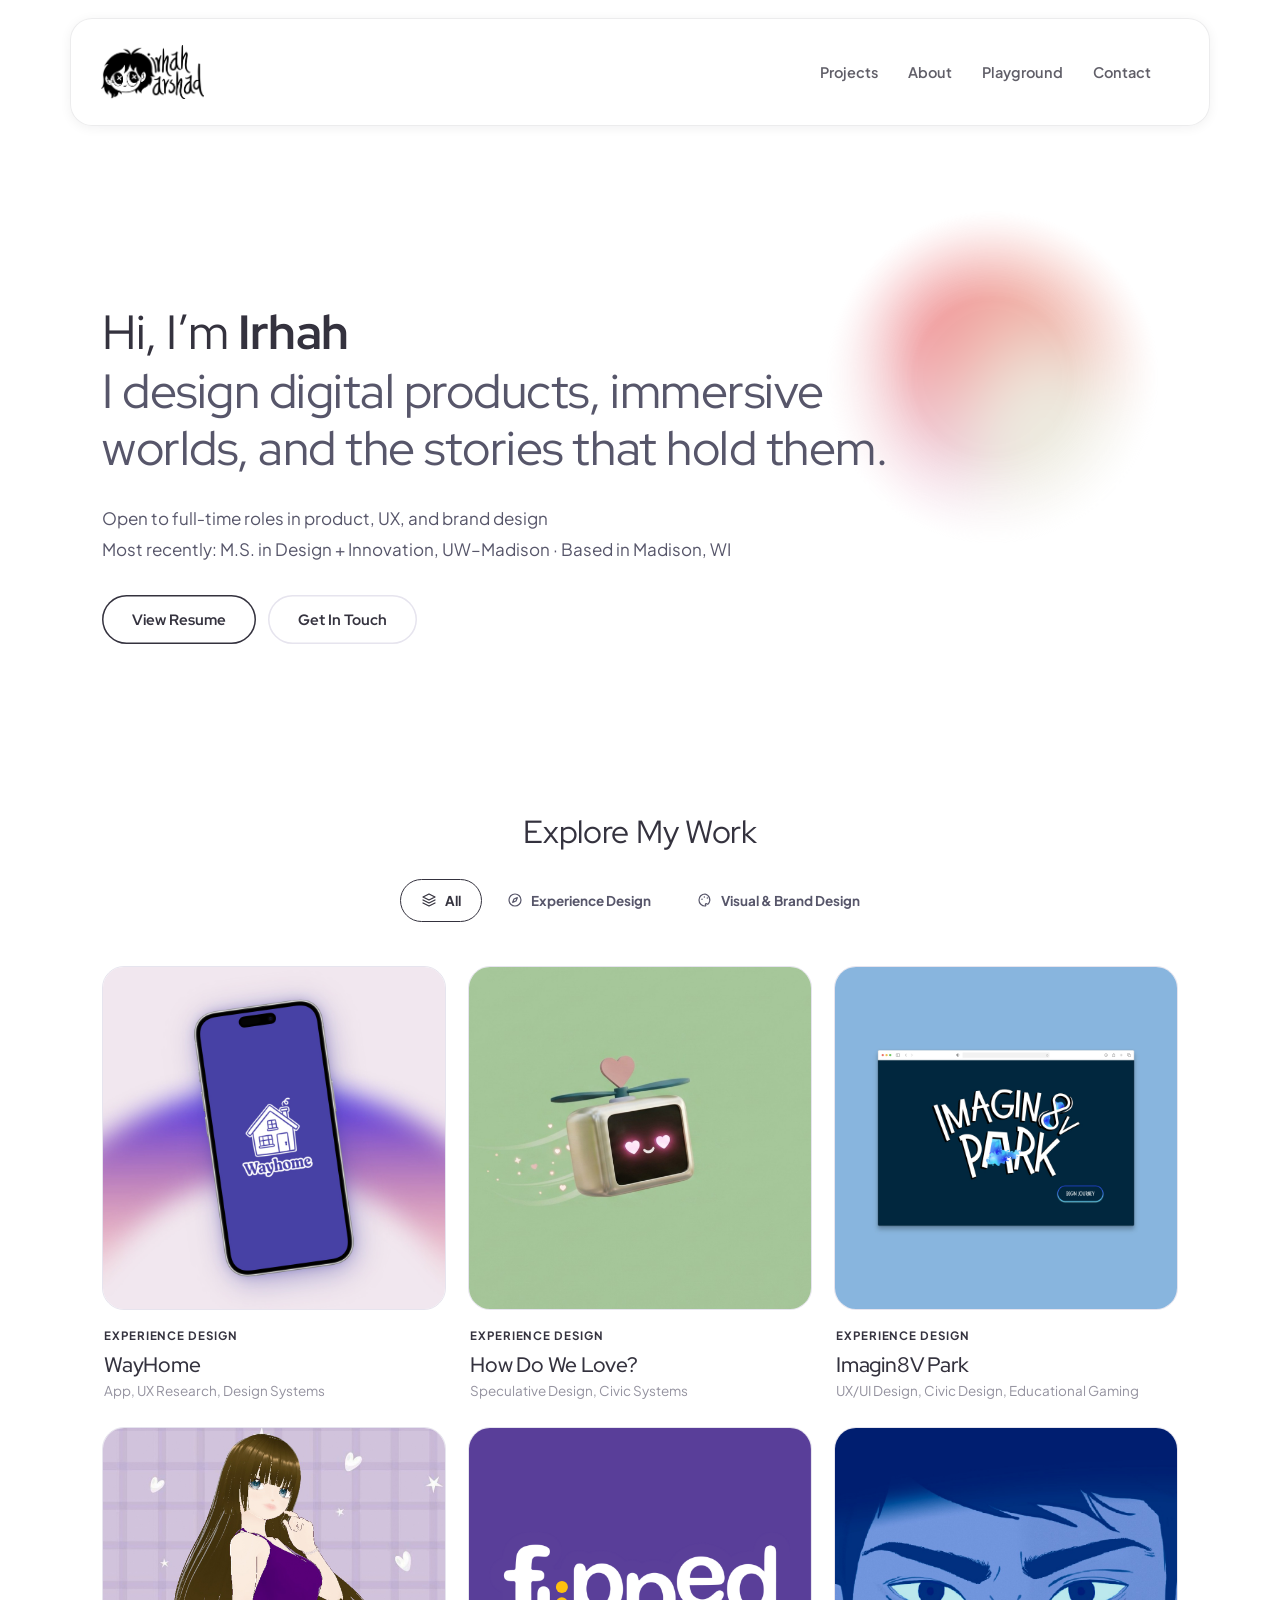
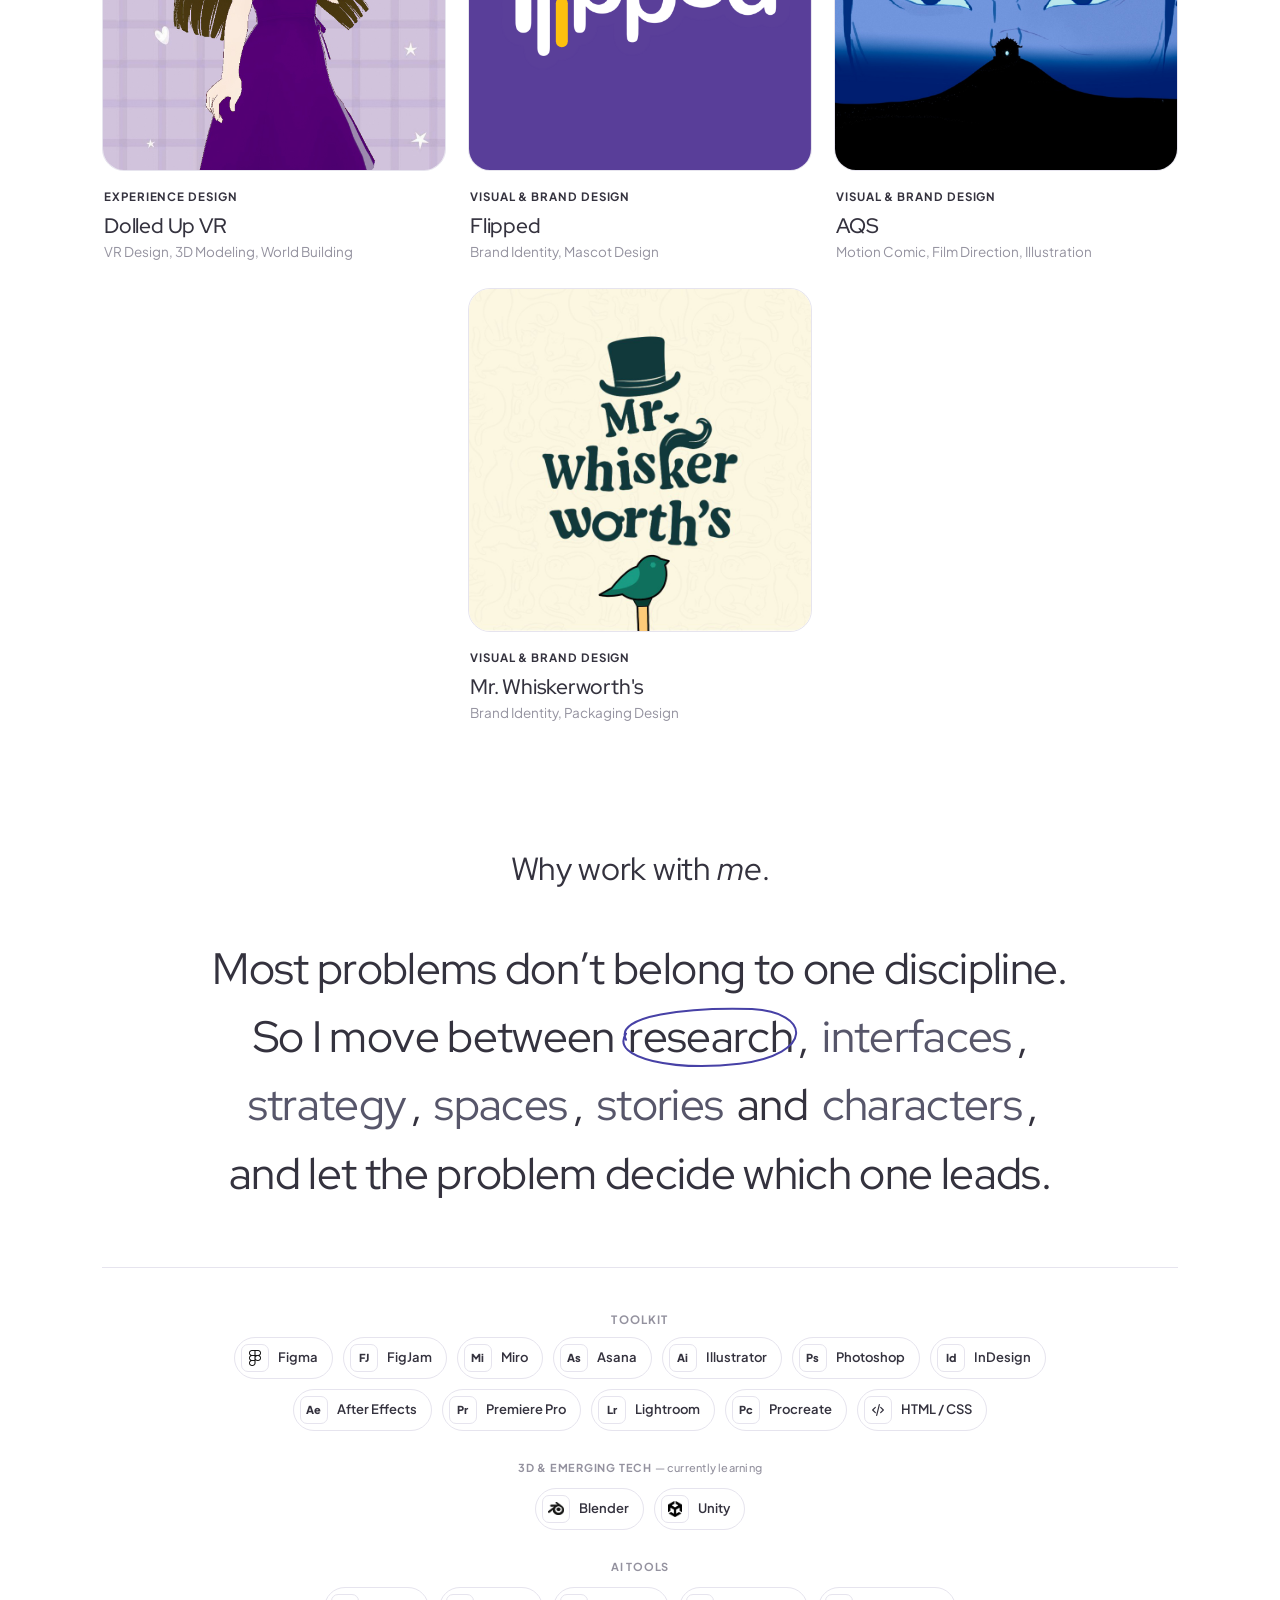
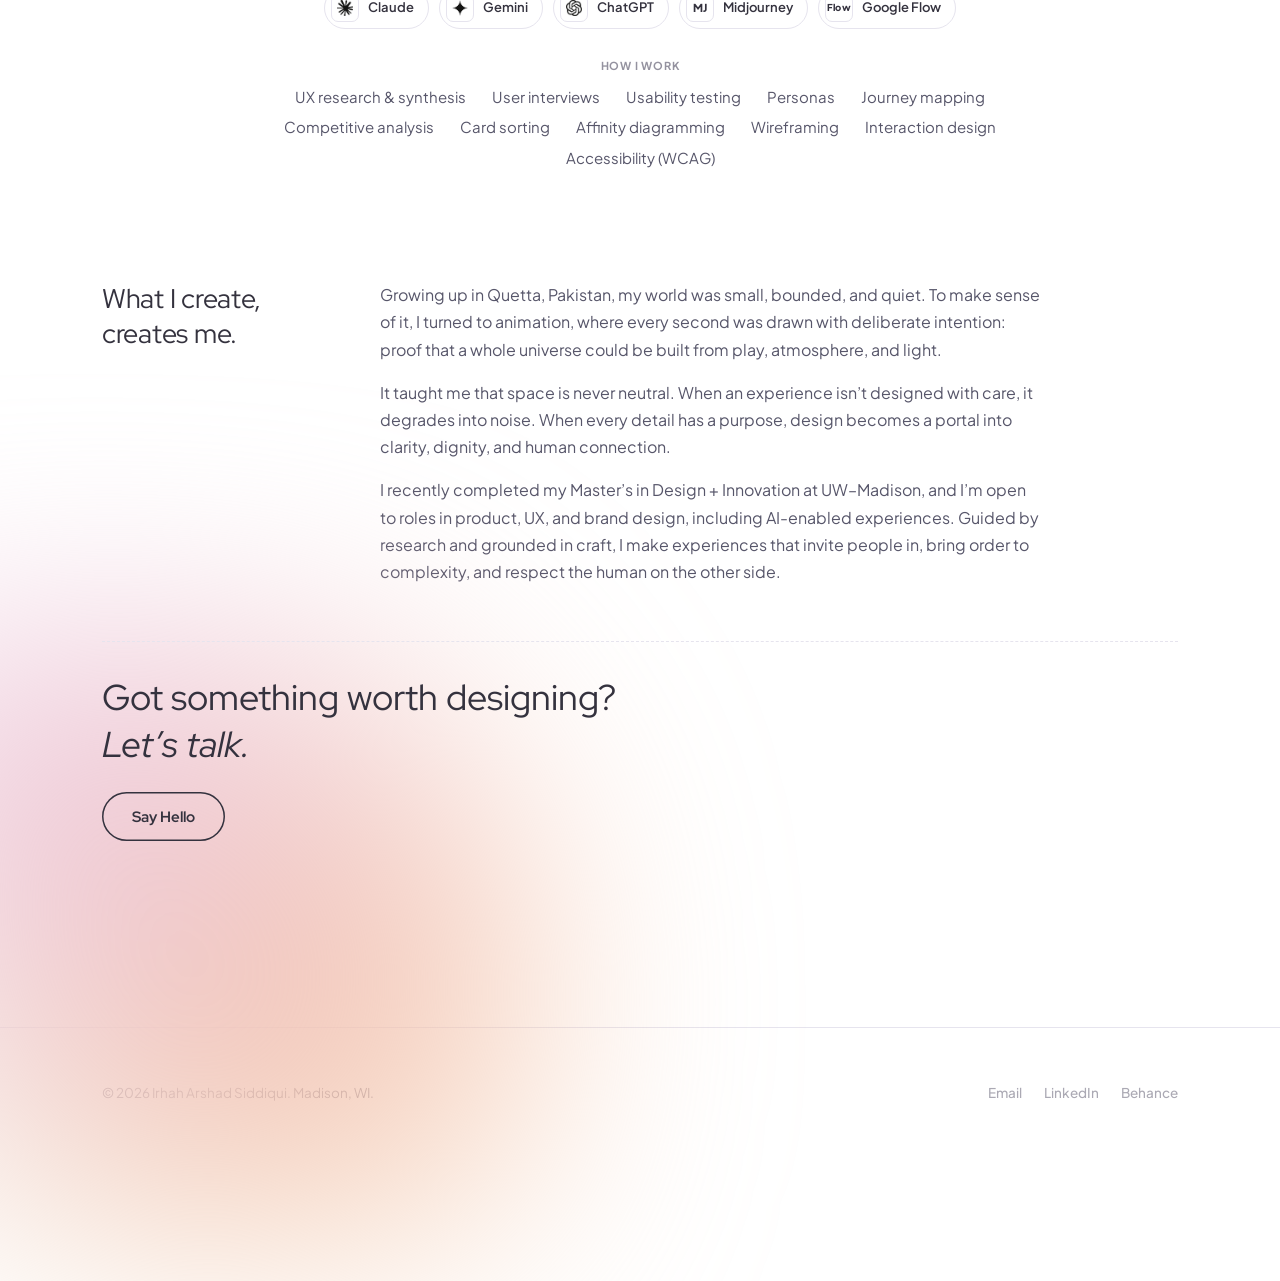
==== commit ca5e07fe: "Add favicon, add Imposter Lamp photo slideshow to the Playground, redesign the About page, re-crop t" ====
--- a/index.html
+++ b/index.html
@@ -52,7 +52,7 @@
     <div class="hero-copy">
       <h1><span class="hero-lead" id="heroText" data-name-bold="Irhah">Hi, I&rsquo;m Irhah</span> <span class="hl-2">I design digital products, immersive worlds, and the stories that hold them.</span></h1>
       <div class="hero-meta">
-        <p>Open to full&#8209;time UX/UI roles</p>
+        <p>Open to full&#8209;time roles in product, UX, and brand design</p>
         <p>Most recently: M.S. in Design + Innovation, UW&ndash;Madison &middot; Based in Madison, WI</p>
       </div>
       <div class="hero-actions">
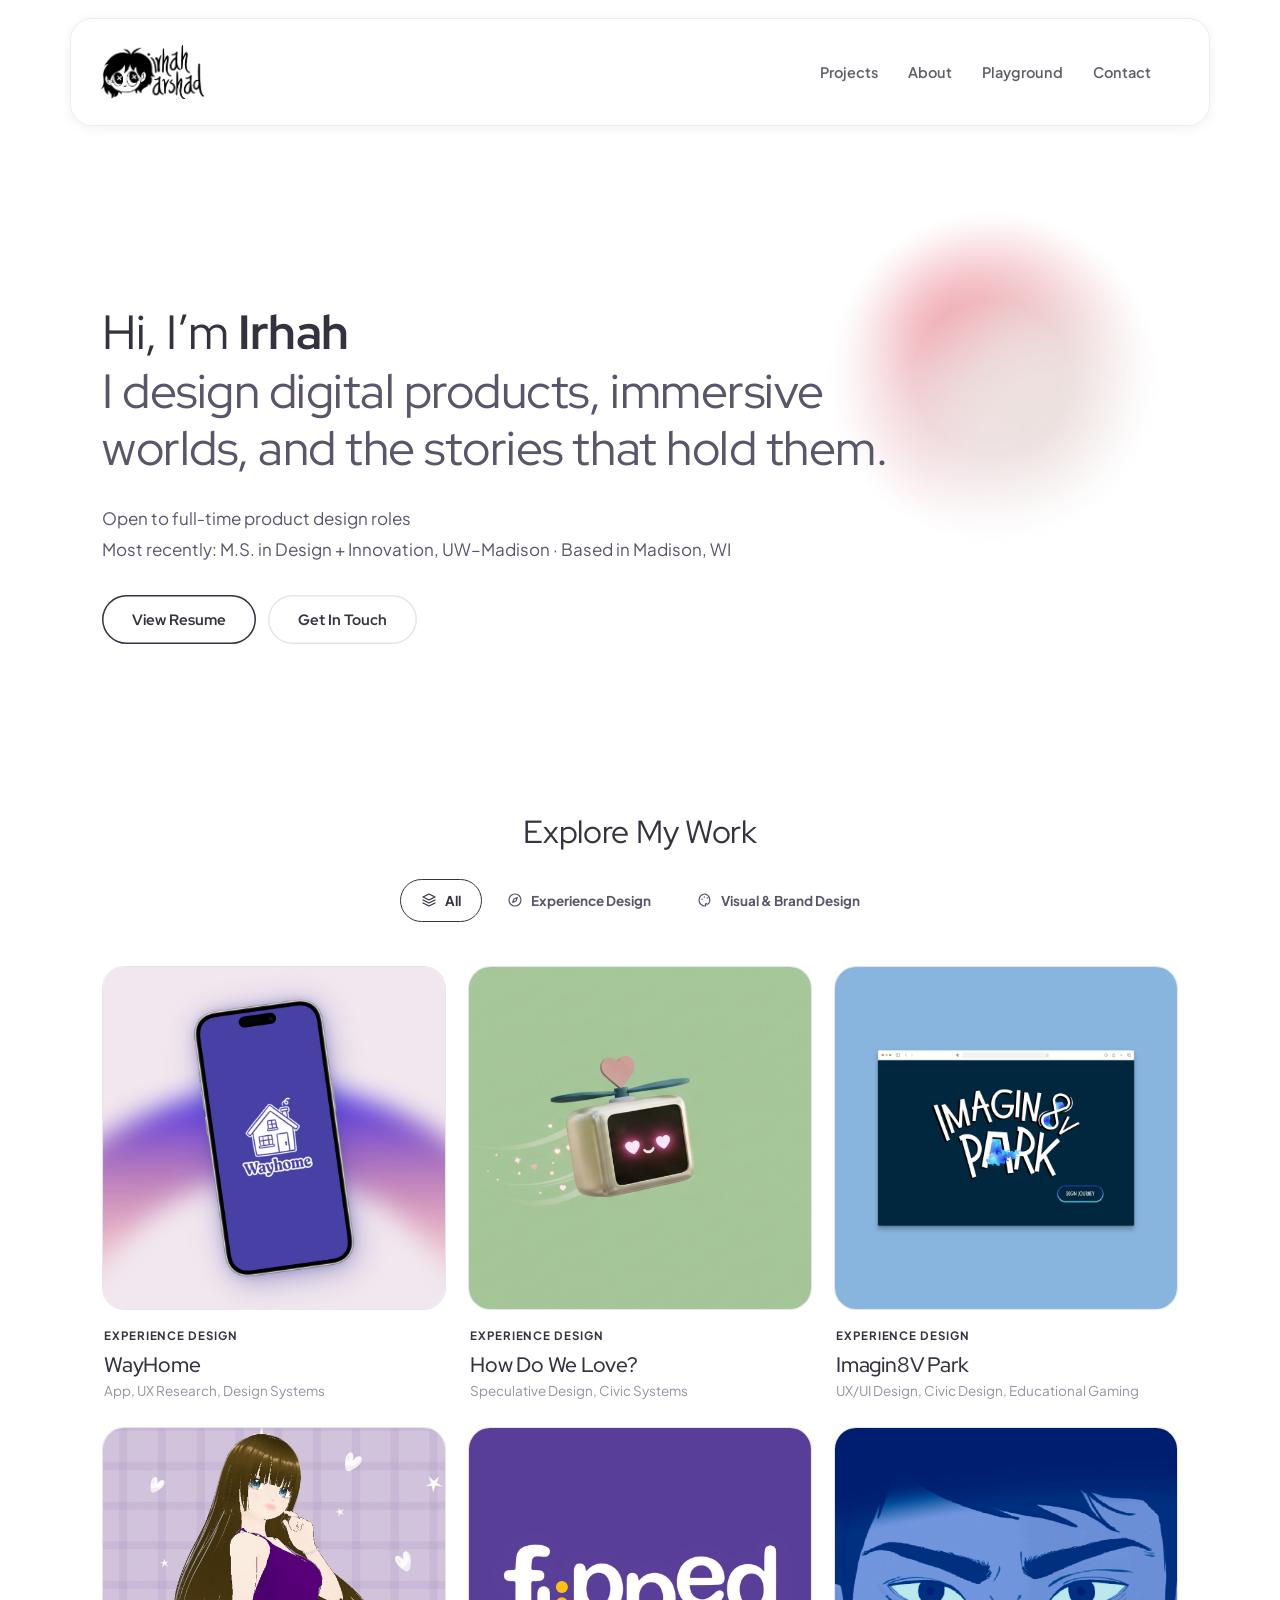
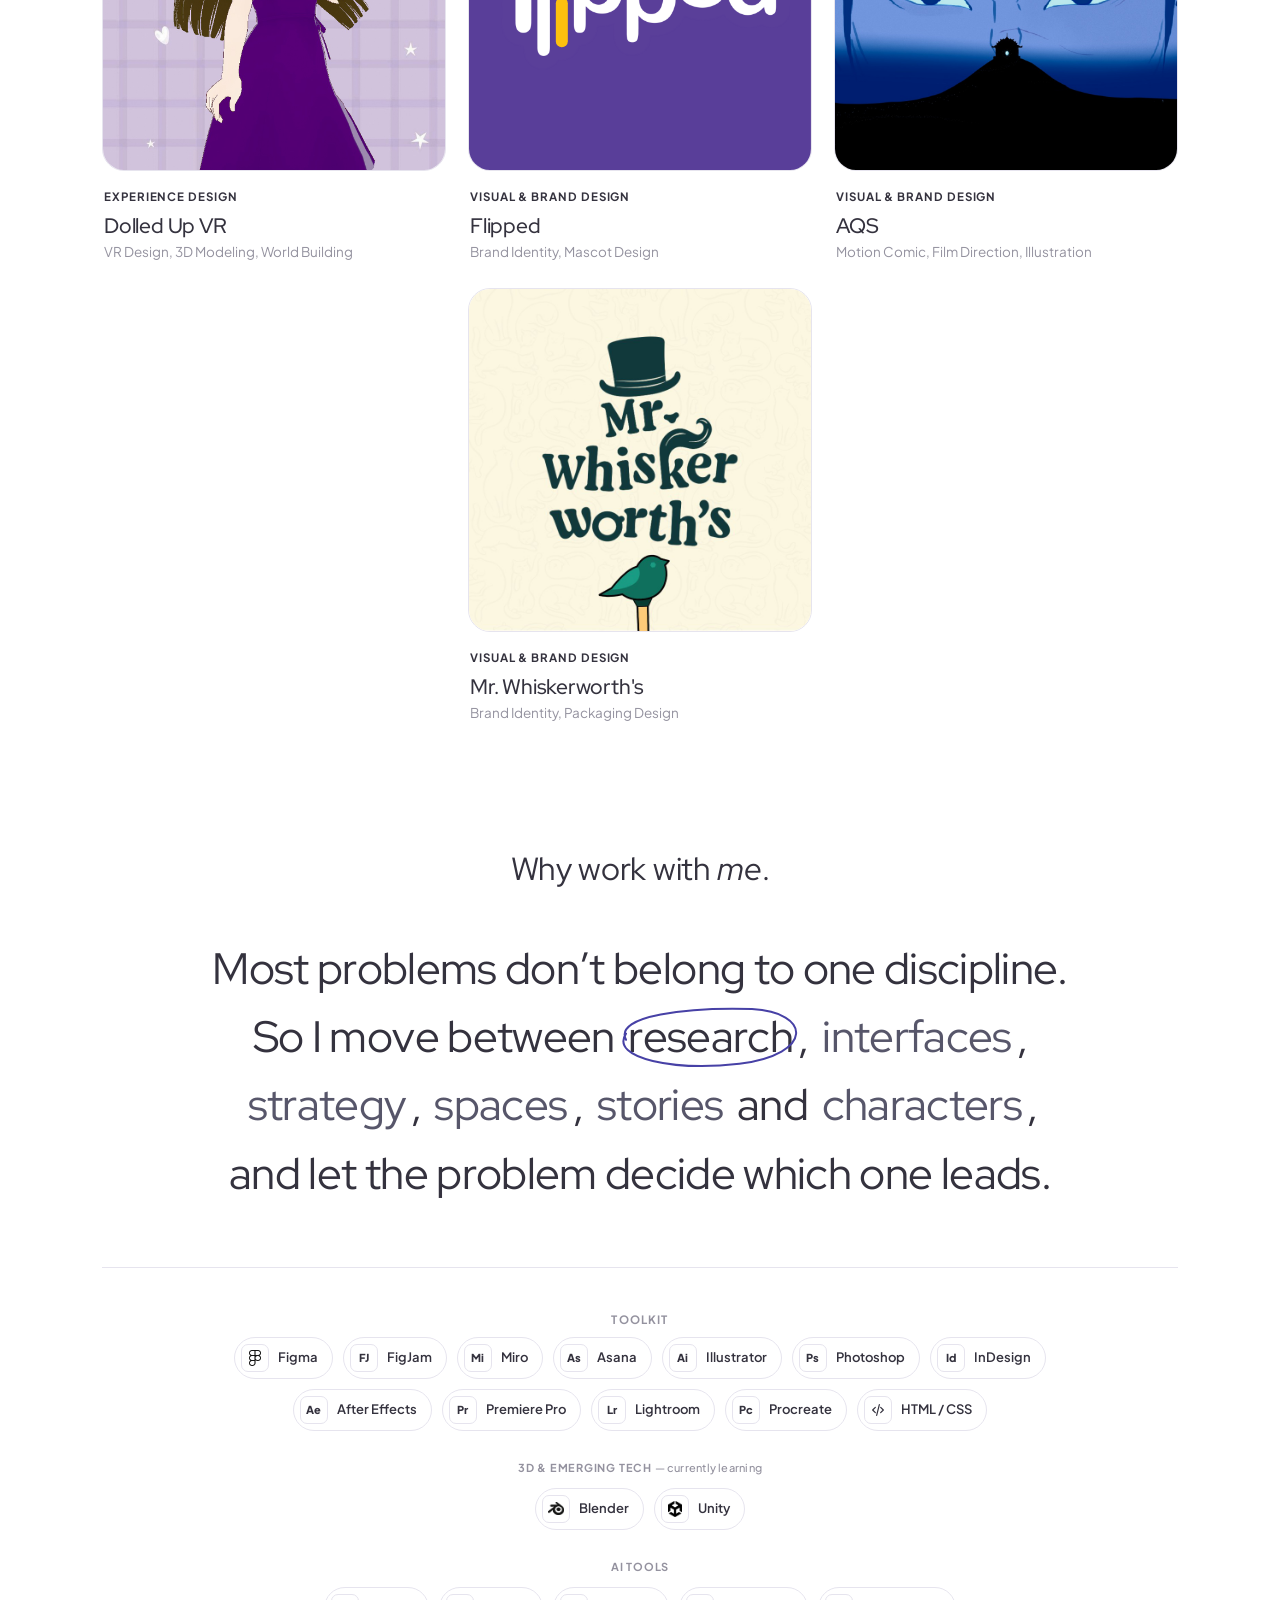
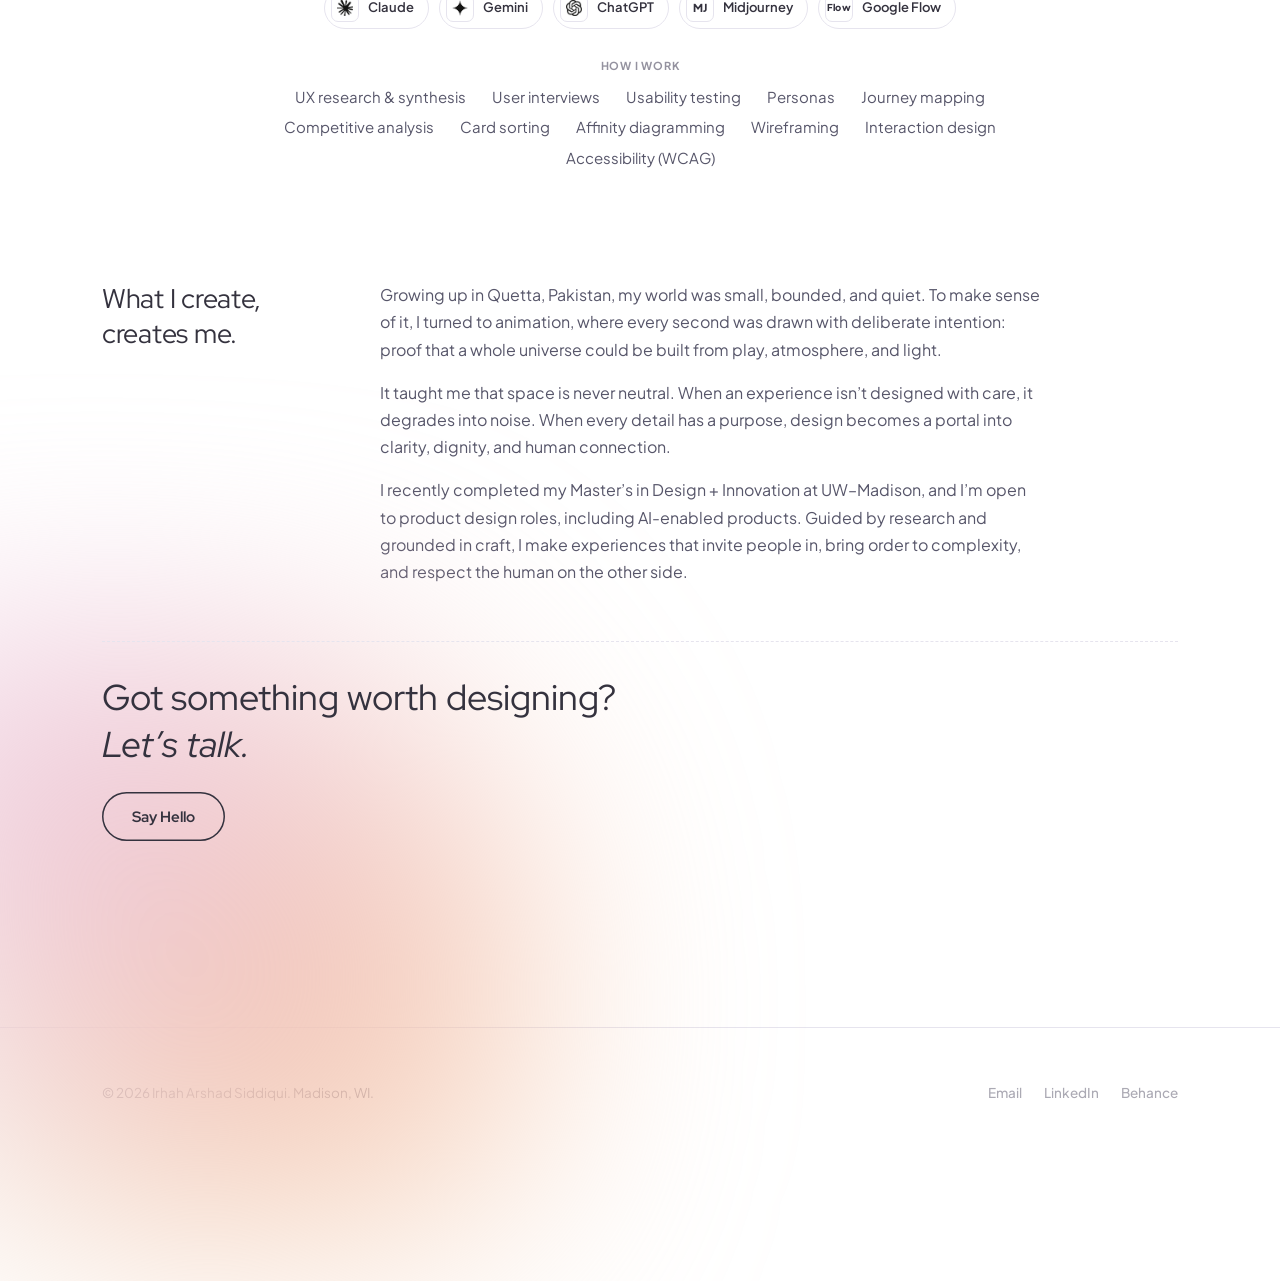
==== commit 731c9594: "Add favicon, add Imposter Lamp photo slideshow to the Playground, redesign the About page, re-crop t" ====
--- a/index.html
+++ b/index.html
@@ -3,7 +3,7 @@
 <head>
 <meta charset="utf-8">
 <meta name="viewport" content="width=device-width, initial-scale=1">
-<title>Irhah Arshad Siddiqui &middot; Transdisciplinary Designer</title>
+<title>Irhah Arshad Siddiqui &middot; Product Designer</title>
 <link rel="stylesheet" href="css/style.css?v=7">
 <link rel="icon" href="favicon.ico" sizes="any">
 <link rel="icon" type="image/png" sizes="32x32" href="assets/favicon/favicon-32.png">
@@ -52,7 +52,7 @@
     <div class="hero-copy">
       <h1><span class="hero-lead" id="heroText" data-name-bold="Irhah">Hi, I&rsquo;m Irhah</span> <span class="hl-2">I design digital products, immersive worlds, and the stories that hold them.</span></h1>
       <div class="hero-meta">
-        <p>Open to full&#8209;time roles in product, UX, and brand design</p>
+        <p>Open to full&#8209;time product design roles</p>
         <p>Most recently: M.S. in Design + Innovation, UW&ndash;Madison &middot; Based in Madison, WI</p>
       </div>
       <div class="hero-actions">
@@ -505,7 +505,7 @@
       <div class="origin-copy">
         <p>Growing up in Quetta, Pakistan, my world was small, bounded, and quiet. To make sense of it, I turned to animation, where every second was drawn with deliberate intention: proof that a whole universe could be built from play, atmosphere, and light.</p>
         <p>It taught me that space is never neutral. When an experience isn&rsquo;t designed with care, it degrades into noise. When every detail has a purpose, design becomes a portal into clarity, dignity, and human connection.</p>
-        <p>I recently completed my Master&rsquo;s in Design + Innovation at UW&ndash;Madison, and I&rsquo;m open to roles in product, UX, and brand design, including AI-enabled experiences. Guided by research and grounded in craft, I make experiences that invite people in, bring order to complexity, and respect the human on the other side.</p>
+        <p>I recently completed my Master&rsquo;s in Design + Innovation at UW&ndash;Madison, and I&rsquo;m open to product design roles, including AI-enabled products. Guided by research and grounded in craft, I make experiences that invite people in, bring order to complexity, and respect the human on the other side.</p>
       </div>
     </div>
     <div class="origin-glow-wrap">
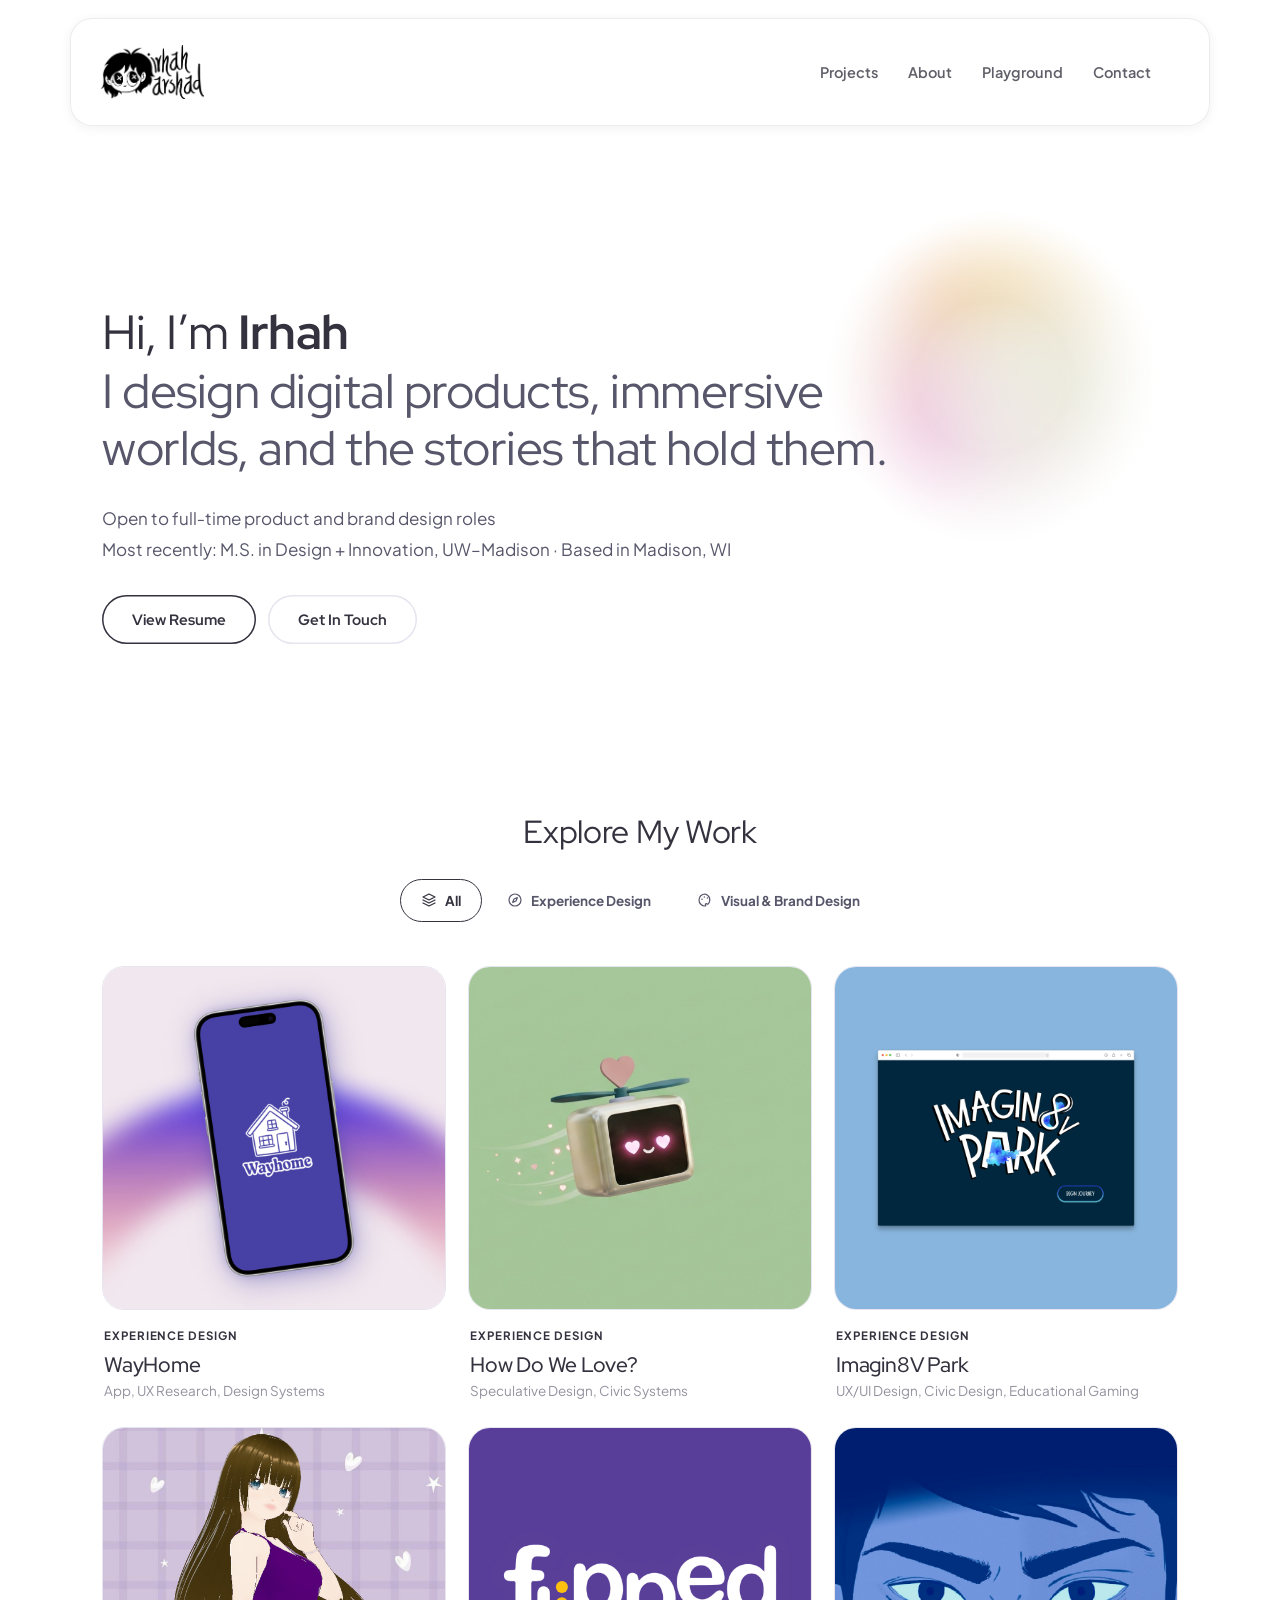
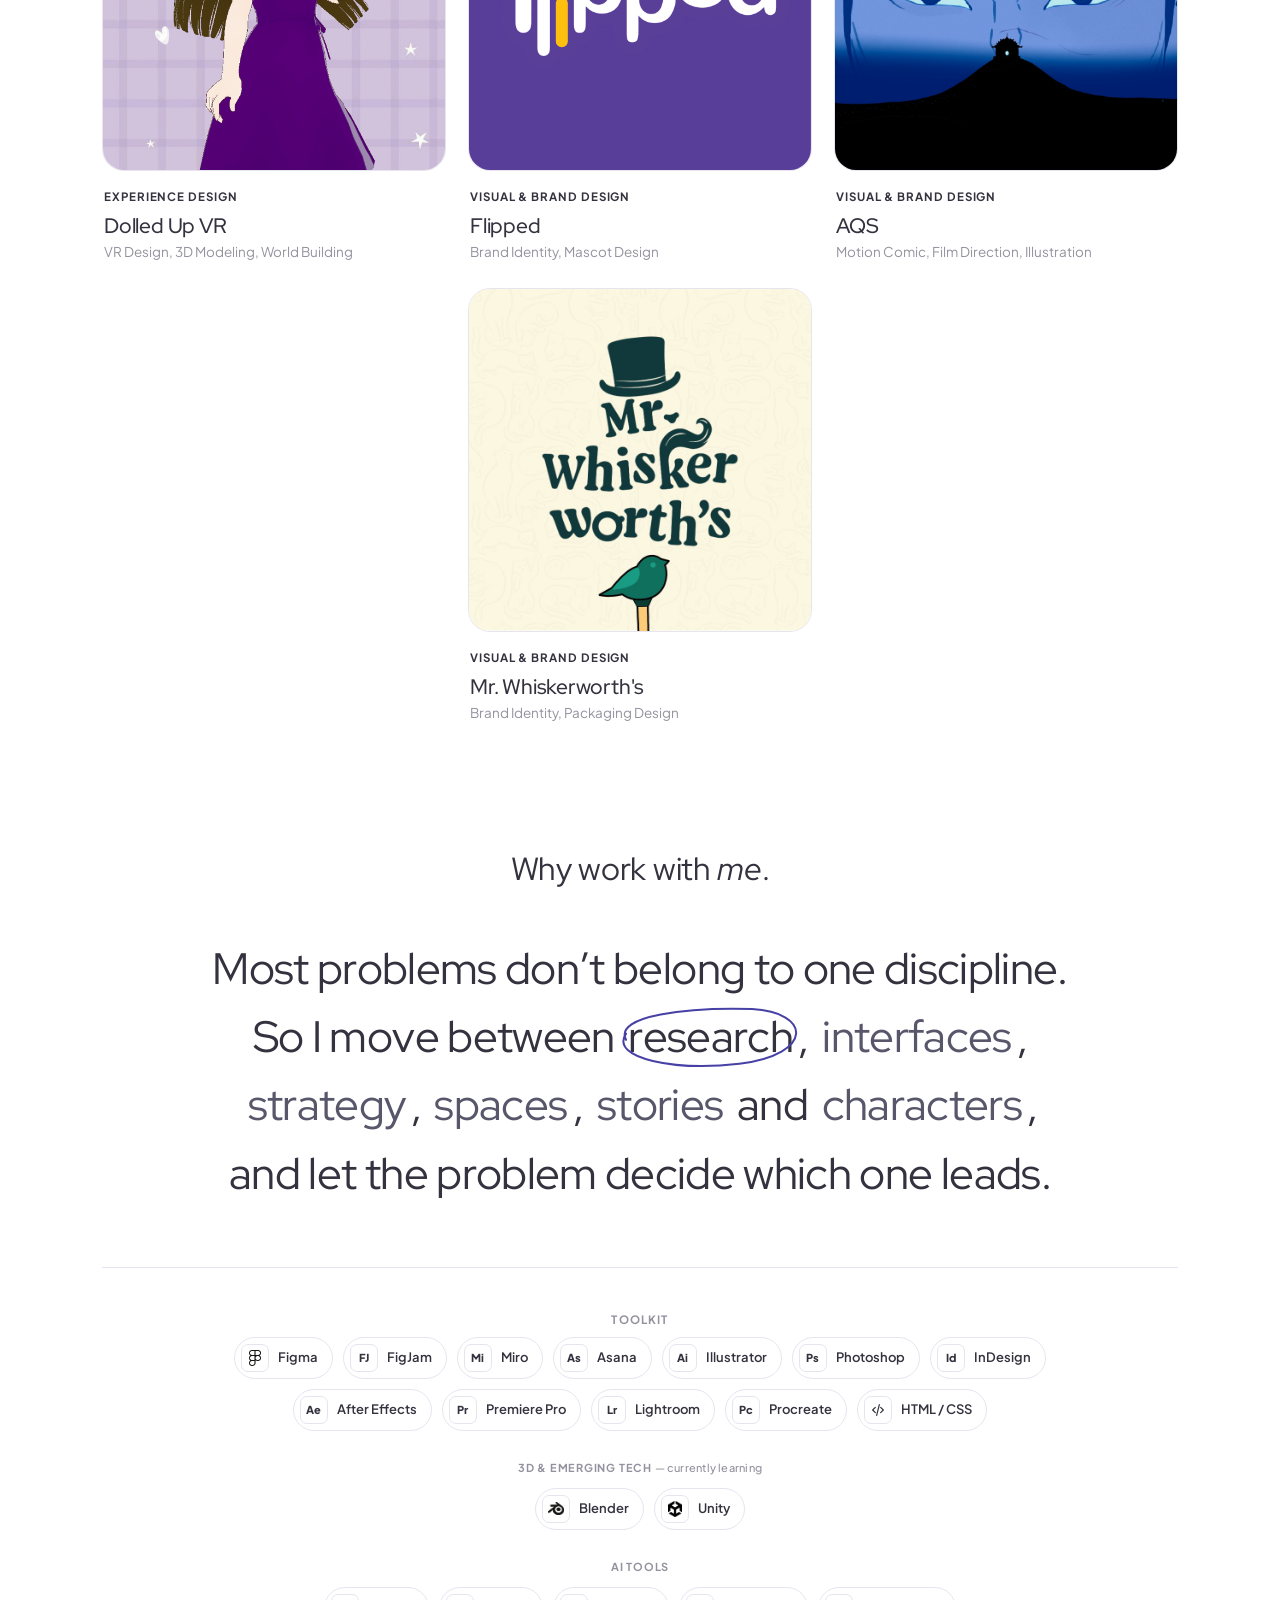
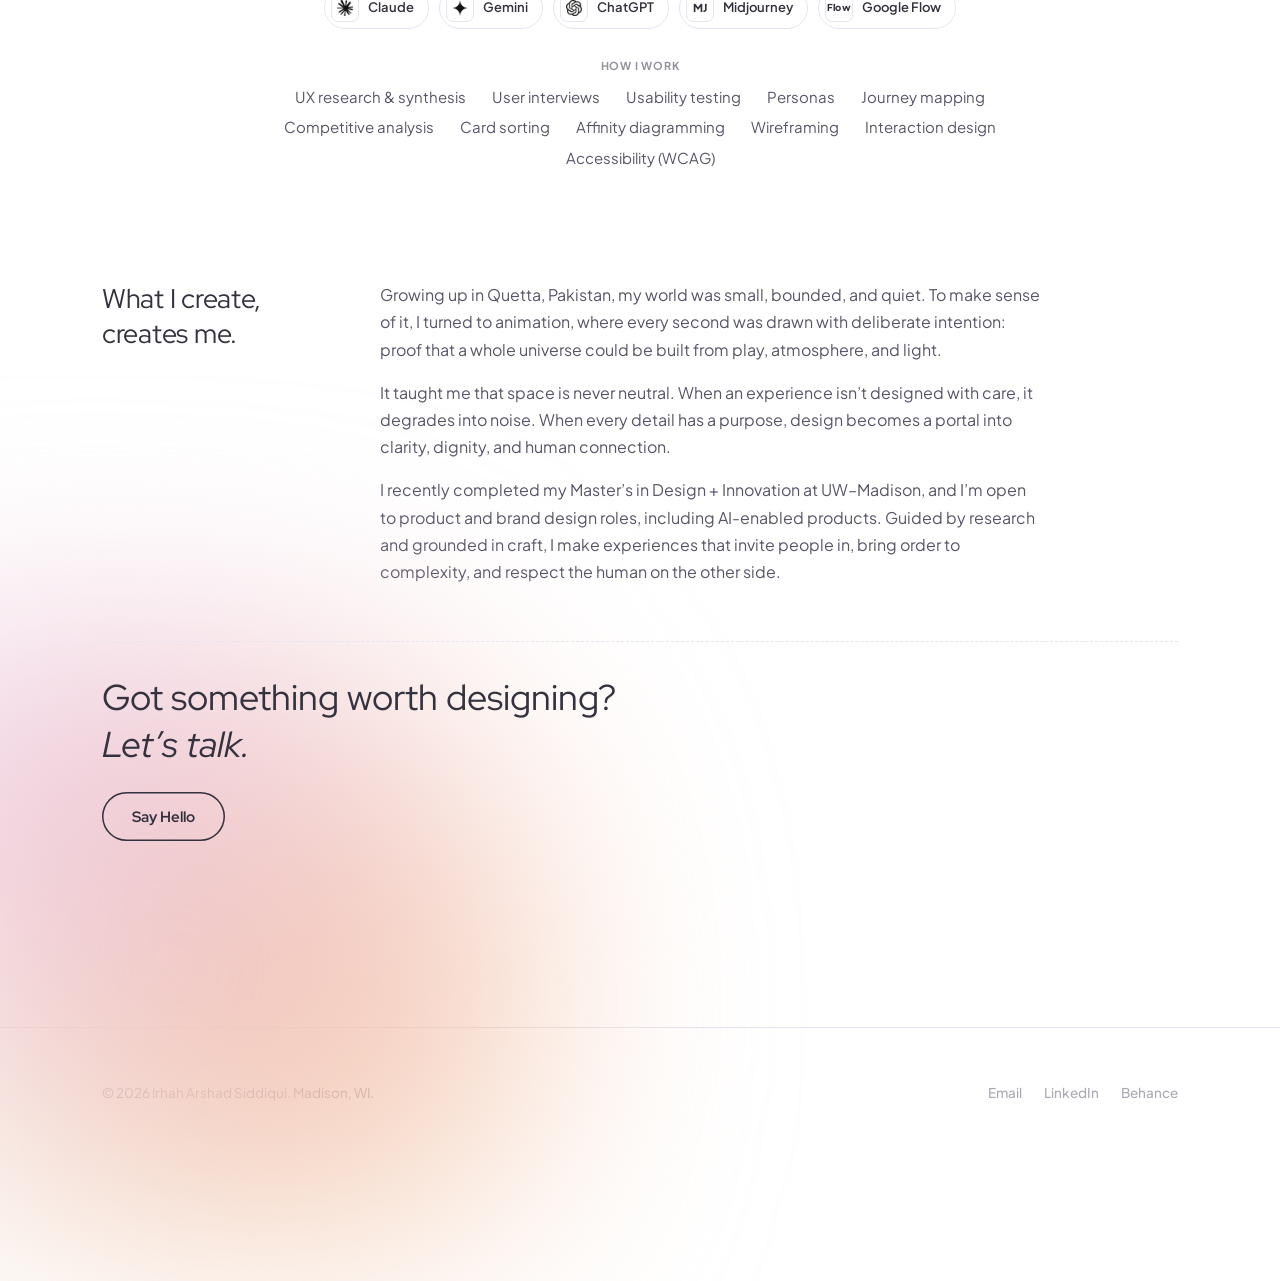
==== commit 73406e6d: "Add favicon, add Imposter Lamp photo slideshow to the Playground, redesign the About page, re-crop t" ====
--- a/index.html
+++ b/index.html
@@ -52,7 +52,7 @@
     <div class="hero-copy">
       <h1><span class="hero-lead" id="heroText" data-name-bold="Irhah">Hi, I&rsquo;m Irhah</span> <span class="hl-2">I design digital products, immersive worlds, and the stories that hold them.</span></h1>
       <div class="hero-meta">
-        <p>Open to full&#8209;time product design roles</p>
+        <p>Open to full&#8209;time product and brand design roles</p>
         <p>Most recently: M.S. in Design + Innovation, UW&ndash;Madison &middot; Based in Madison, WI</p>
       </div>
       <div class="hero-actions">
@@ -505,7 +505,7 @@
       <div class="origin-copy">
         <p>Growing up in Quetta, Pakistan, my world was small, bounded, and quiet. To make sense of it, I turned to animation, where every second was drawn with deliberate intention: proof that a whole universe could be built from play, atmosphere, and light.</p>
         <p>It taught me that space is never neutral. When an experience isn&rsquo;t designed with care, it degrades into noise. When every detail has a purpose, design becomes a portal into clarity, dignity, and human connection.</p>
-        <p>I recently completed my Master&rsquo;s in Design + Innovation at UW&ndash;Madison, and I&rsquo;m open to product design roles, including AI-enabled products. Guided by research and grounded in craft, I make experiences that invite people in, bring order to complexity, and respect the human on the other side.</p>
+        <p>I recently completed my Master&rsquo;s in Design + Innovation at UW&ndash;Madison, and I&rsquo;m open to product and brand design roles, including AI-enabled products. Guided by research and grounded in craft, I make experiences that invite people in, bring order to complexity, and respect the human on the other side.</p>
       </div>
     </div>
     <div class="origin-glow-wrap">
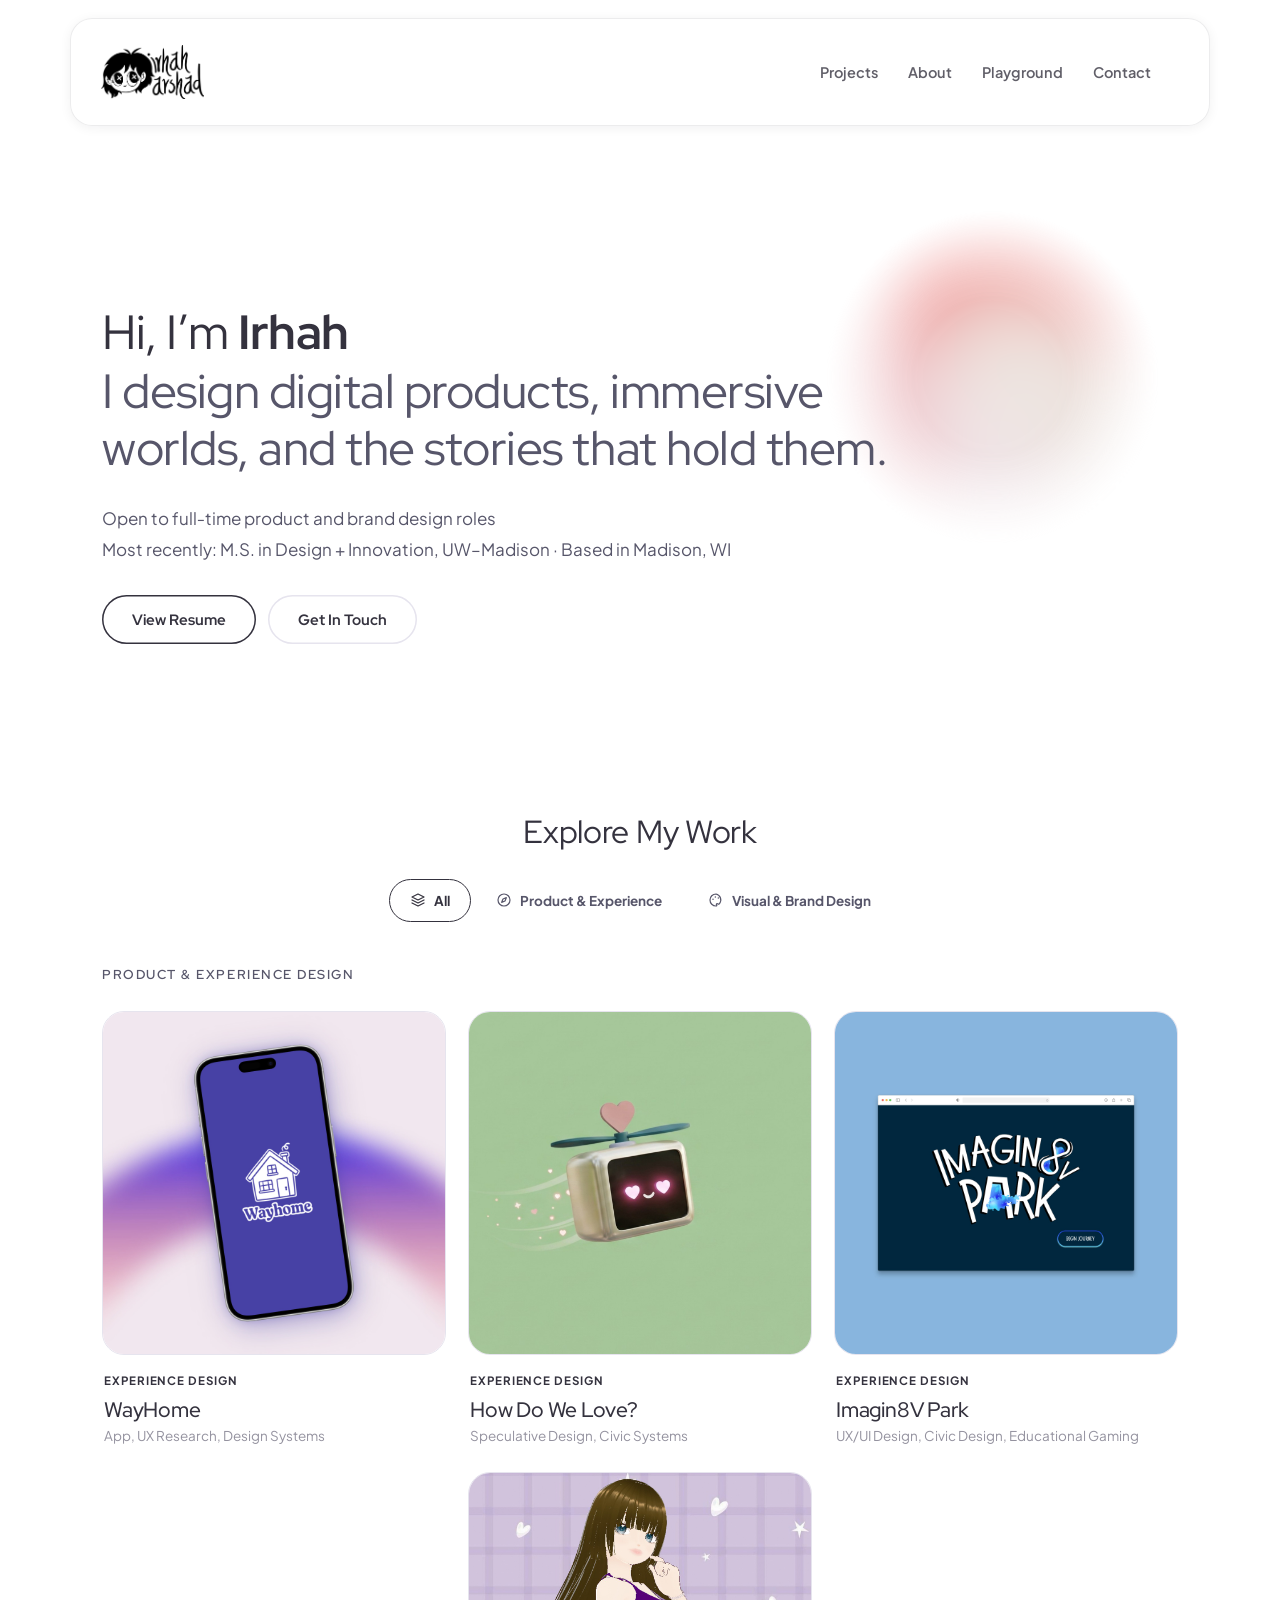
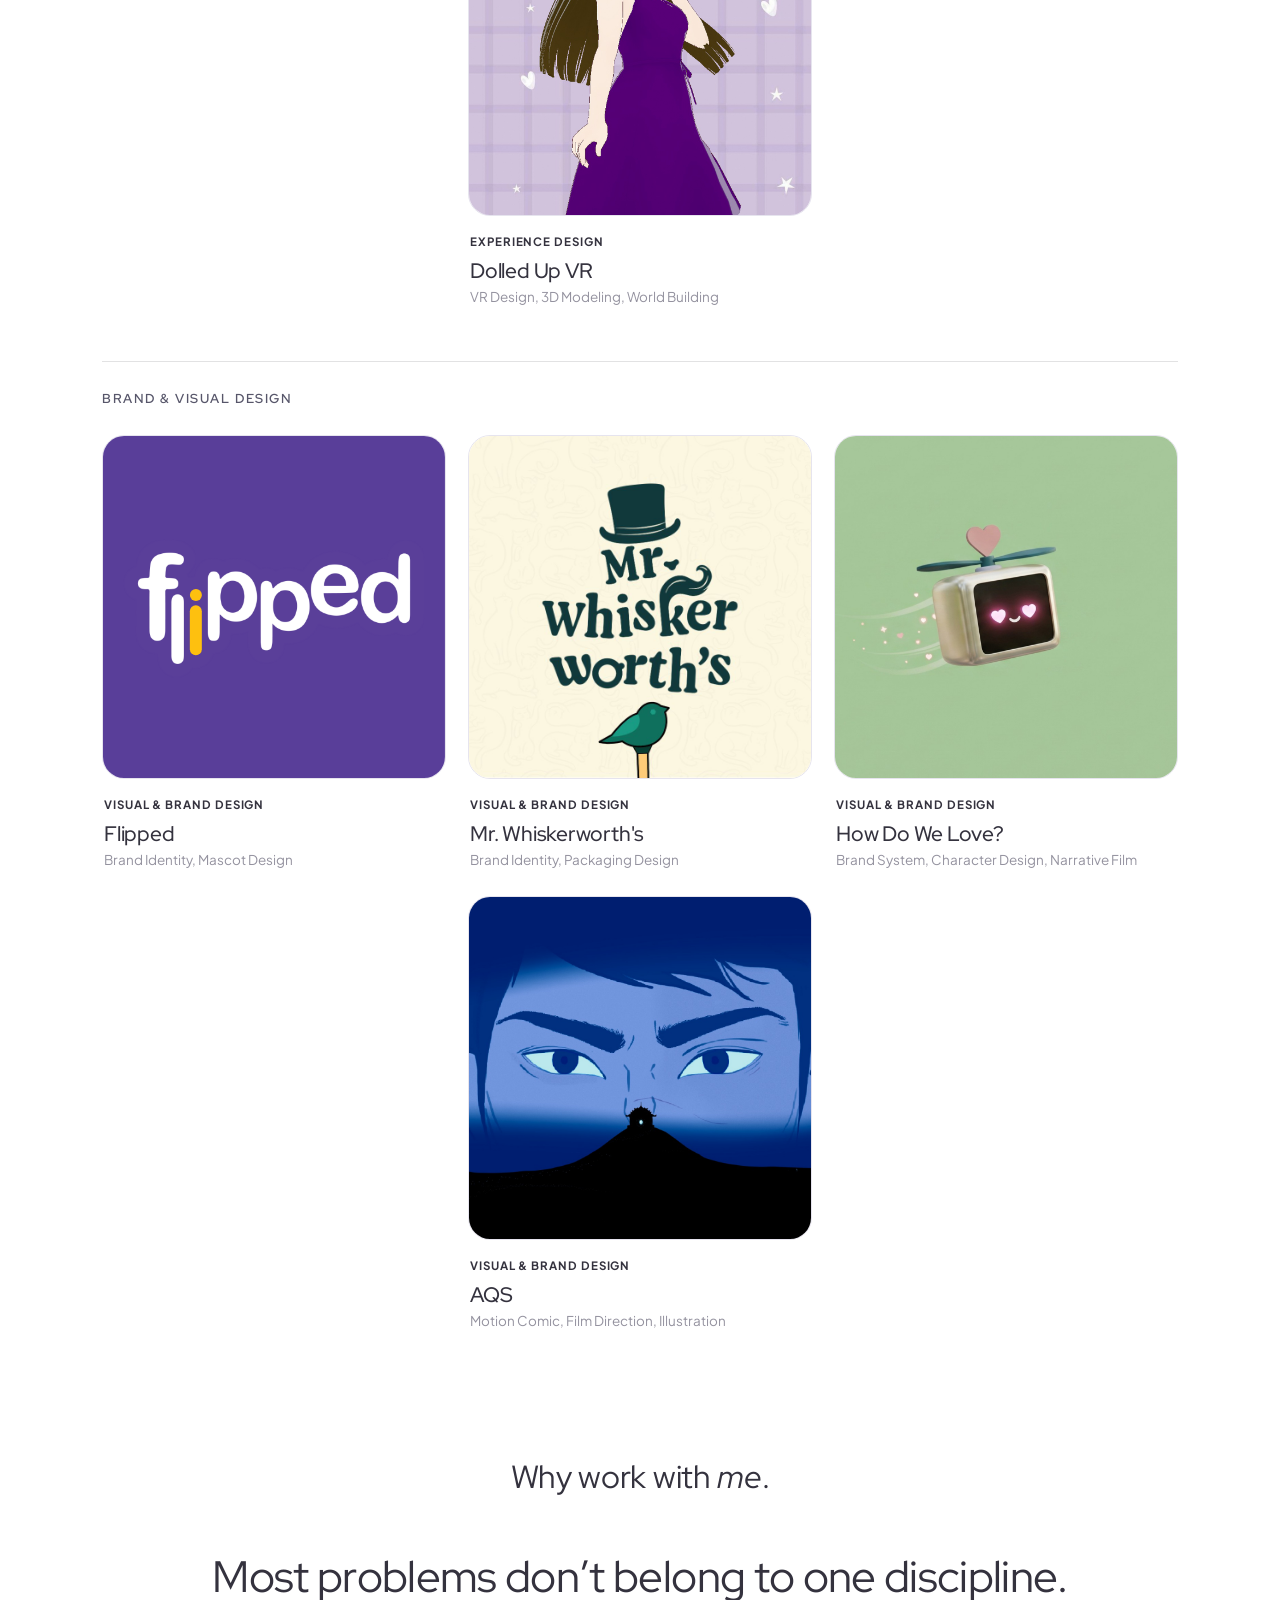
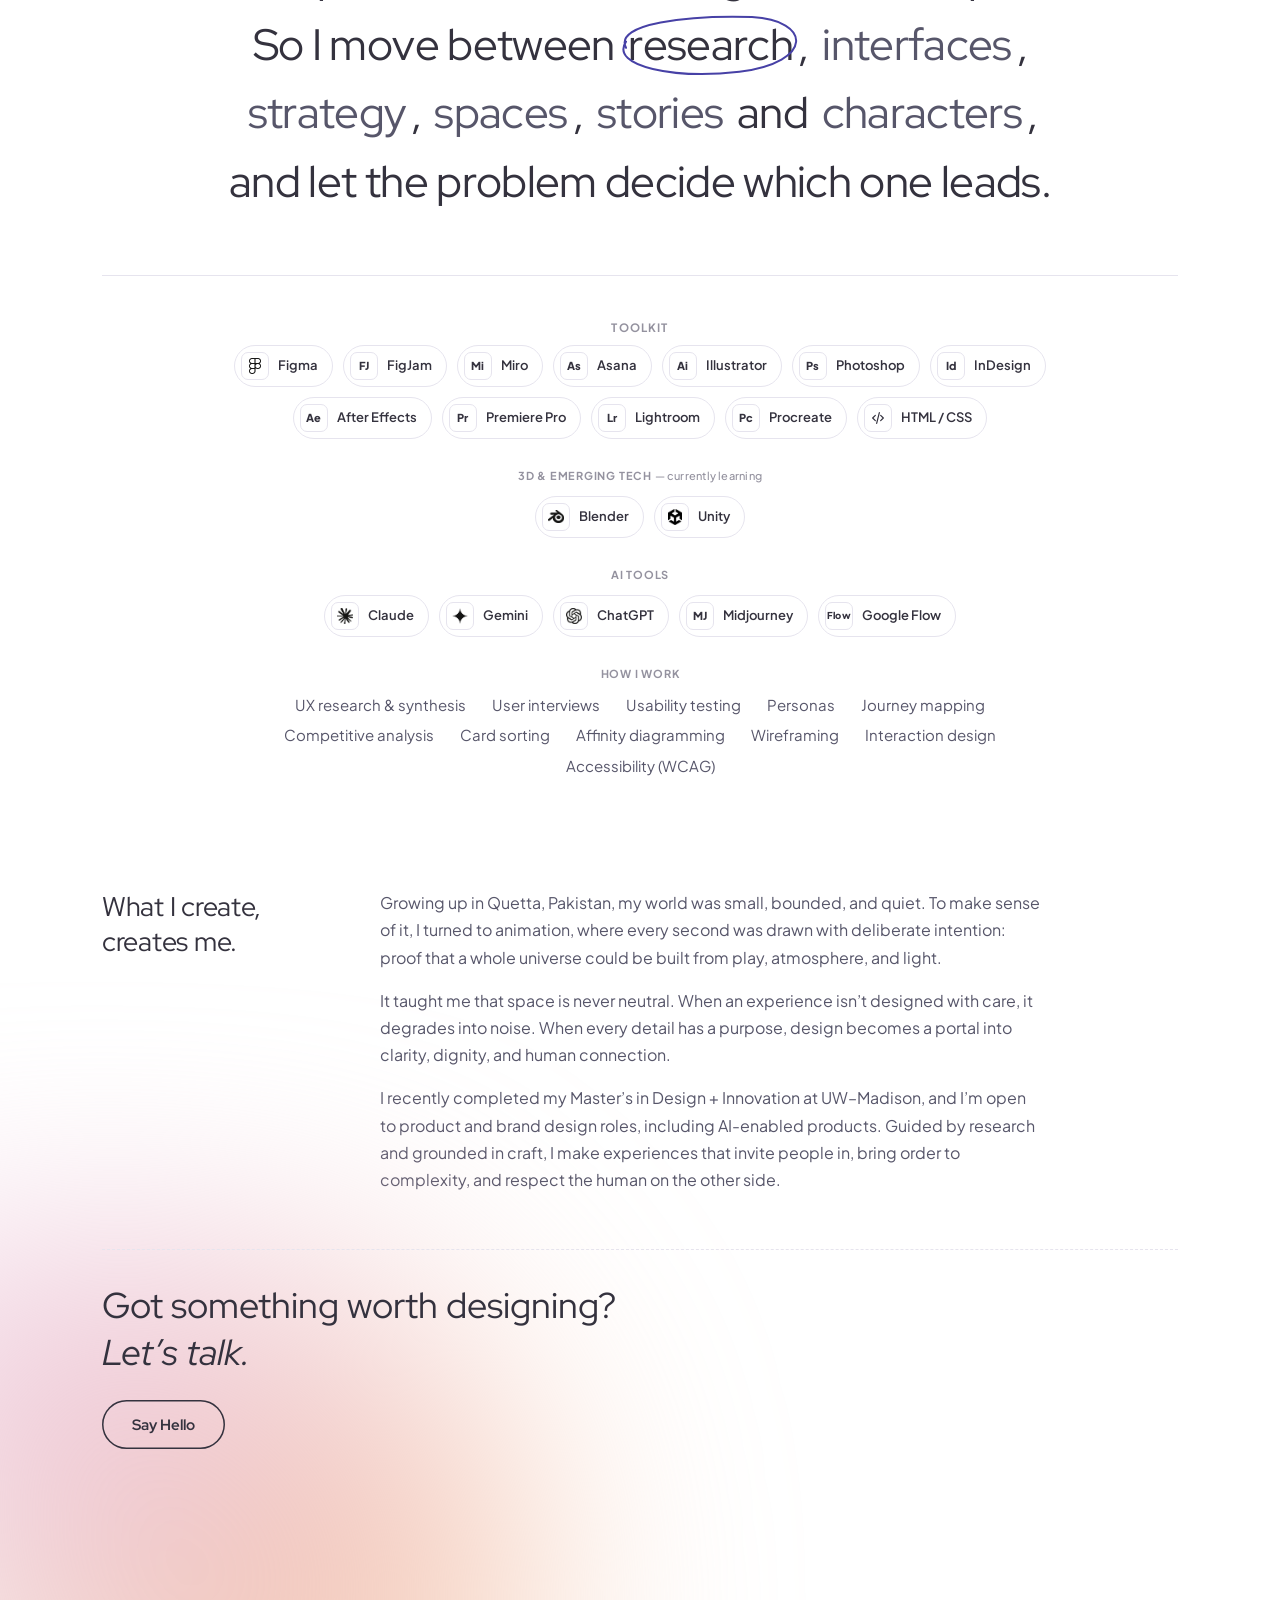
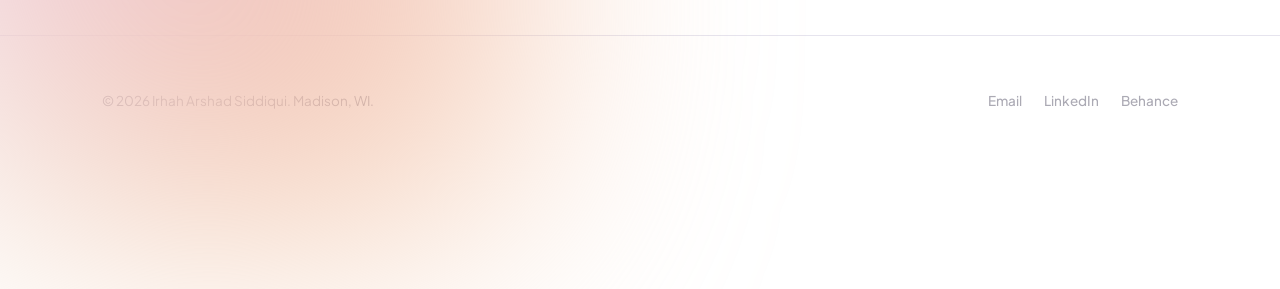
==== commit a7763efc: "Add favicon, add Imposter Lamp photo slideshow to the Playground, redesign the About page, re-crop t" ====
--- a/index.html
+++ b/index.html
@@ -71,7 +71,7 @@
     </button>
     <button class="cat-tab" data-filter="experience">
       <svg viewBox="0 0 24 24" fill="none" stroke="currentColor" stroke-width="1.8" stroke-linecap="round" stroke-linejoin="round"><circle cx="12" cy="12" r="9"/><path d="M15.5 8.5l-2 5-5 2 2-5 5-2z"/></svg>
-      Experience Design
+      Product &amp; Experience
     </button>
     <button class="cat-tab" data-filter="visual">
       <svg viewBox="0 0 24 24" fill="none" stroke="currentColor" stroke-width="1.8" stroke-linecap="round" stroke-linejoin="round"><path d="M12 3a9 9 0 1 0 0 18c1.1 0 1.6-.9.9-1.7-.5-.5-.5-1.3.1-1.7.6-.4 1.5-.2 2.1.3.7.6 1.9.3 2.2-.6A9 9 0 0 0 12 3z"/><circle cx="7.5" cy="11" r="1.1" fill="currentColor" stroke="none"/><circle cx="11" cy="7.5" r="1.1" fill="currentColor" stroke="none"/><circle cx="15.5" cy="9" r="1.1" fill="currentColor" stroke="none"/></svg>
@@ -79,7 +79,14 @@
     </button>
   </div>
 
+  <style>
+    .row-label { grid-column: 1 / -1; flex: 0 0 100%; text-align: left; margin: 0; padding-top: var(--gap-sm, 12px); font-size: 0.8rem; font-weight: 600; letter-spacing: 0.12em; text-transform: uppercase; color: var(--ink-soft); border-top: 1px solid rgba(52,50,62,0.14); scroll-margin-top: 150px; }
+    #brand.row-label { margin-top: 28px; padding-top: 28px; }
+    .row-label:first-child { border-top: 0; padding-top: 0; }
+  </style>
   <section id="work" class="project-grid">
+
+    <h3 class="row-label" data-category="experience">Product &amp; Experience Design</h3>
 
     <a class="project-card" href="case-studies/wayhome.html" data-category="experience">
       <div class="thumb"><img src="assets/wayhome/wayhome-app-mockup.jpg" alt="The WayHome logo splash screen on a phone mockup, tilted against a soft purple-to-pink gradient"></div>
@@ -129,6 +136,8 @@
       </div>
     </a>
 
+    <h3 class="row-label" id="brand" data-category="visual">Brand &amp; Visual Design</h3>
+
     <a class="project-card" href="case-studies/flipped.html" data-category="visual">
       <div class="thumb thumb-flip-hover" role="img" aria-label="Flipped logo. Hover to flip the i.">
         <img class="flip-letters" src="assets/flipped/flipped-letters-only.png" alt="" aria-hidden="true">
@@ -142,21 +151,36 @@
       </div>
     </a>
 
+    <a class="project-card" href="case-studies/mr-whiskerworths.html" data-category="visual">
+      <div class="thumb"><img src="assets/mr-whiskerworths/whiskerworths-thumb.jpg" alt="Mr. Whiskerworth's logo: a top hat and curled mustache above the wordmark, with a small bird perched below"></div>
+      <div class="meta">
+        <span class="cat-label">Visual &amp; Brand Design</span>
+        <h3>Mr. Whiskerworth's</h3>
+        <div class="cats">Brand Identity, Packaging Design</div>
+      </div>
+    </a>
+
+    <a class="project-card" href="case-studies/how-do-we-love.html" data-category="visual">
+      <div class="thumb thumb-hover-video">
+        <img src="assets/how-do-we-love/hdwl-cubot-sage.jpg" alt="The heart-propellered companion robot, with heart-shaped eyes, flying against a soft sage green background">
+        <video class="hover-video" muted loop playsinline preload="metadata" aria-hidden="true">
+          <source src="assets/how-do-we-love/hdwl-cubot-hover.webm" type="video/webm">
+          <source src="assets/how-do-we-love/hdwl-cubot-hover.mp4" type="video/mp4">
+        </video>
+      </div>
+      <div class="meta">
+        <span class="cat-label">Visual &amp; Brand Design</span>
+        <h3>How Do We Love?</h3>
+        <div class="cats">Brand System, Character Design, Narrative Film</div>
+      </div>
+    </a>
+
     <a class="project-card" href="case-studies/aqs.html" data-category="visual">
       <div class="thumb"><img src="assets/aqs/aqs-eyes-shrine.jpg" alt="Shahmir's eyes over the shrine, silhouetted against the spirit world's cyan spiral"></div>
       <div class="meta">
         <span class="cat-label">Visual &amp; Brand Design</span>
         <h3>AQS</h3>
         <div class="cats">Motion Comic, Film Direction, Illustration</div>
-      </div>
-    </a>
-
-    <a class="project-card" href="case-studies/mr-whiskerworths.html" data-category="visual">
-      <div class="thumb"><img src="assets/mr-whiskerworths/whiskerworths-thumb.jpg" alt="Mr. Whiskerworth's logo: a top hat and curled mustache above the wordmark, with a small bird perched below"></div>
-      <div class="meta">
-        <span class="cat-label">Visual &amp; Brand Design</span>
-        <h3>Mr. Whiskerworth's</h3>
-        <div class="cats">Brand Identity, Packaging Design</div>
       </div>
     </a>
 
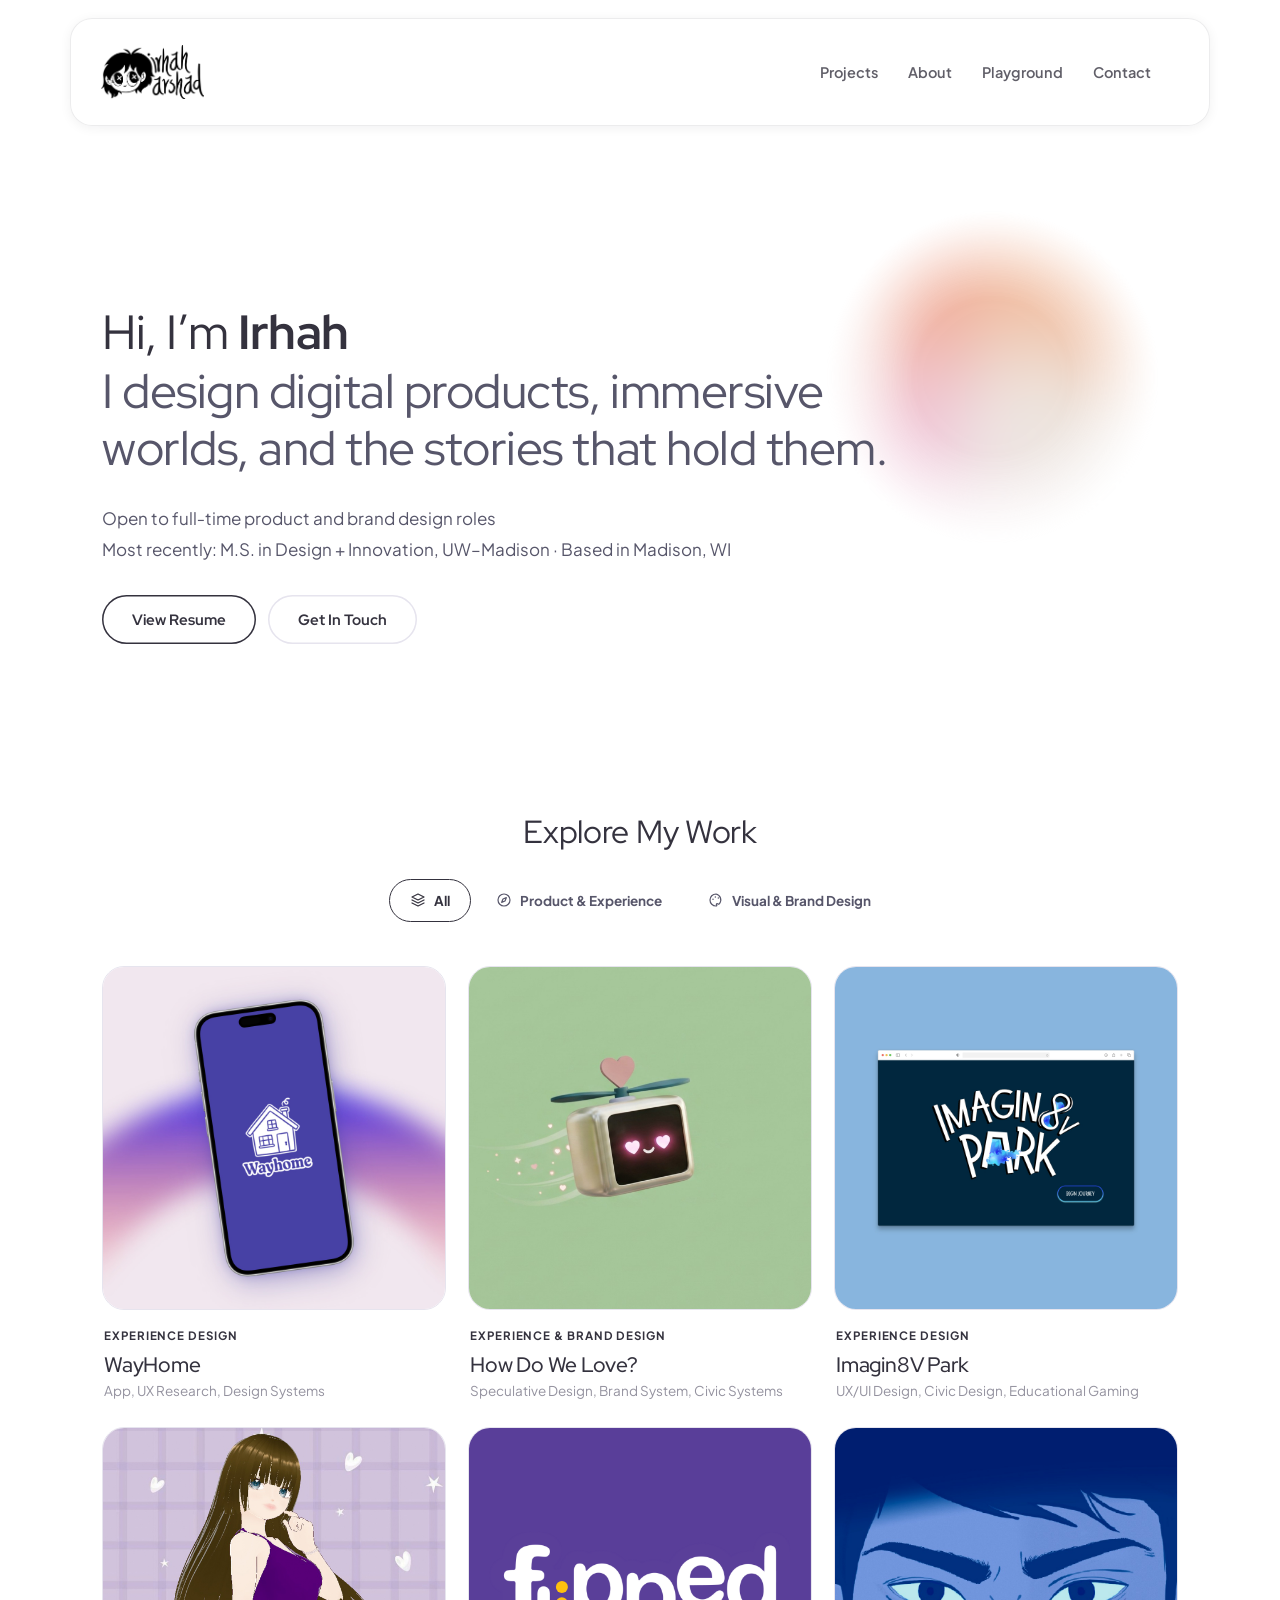
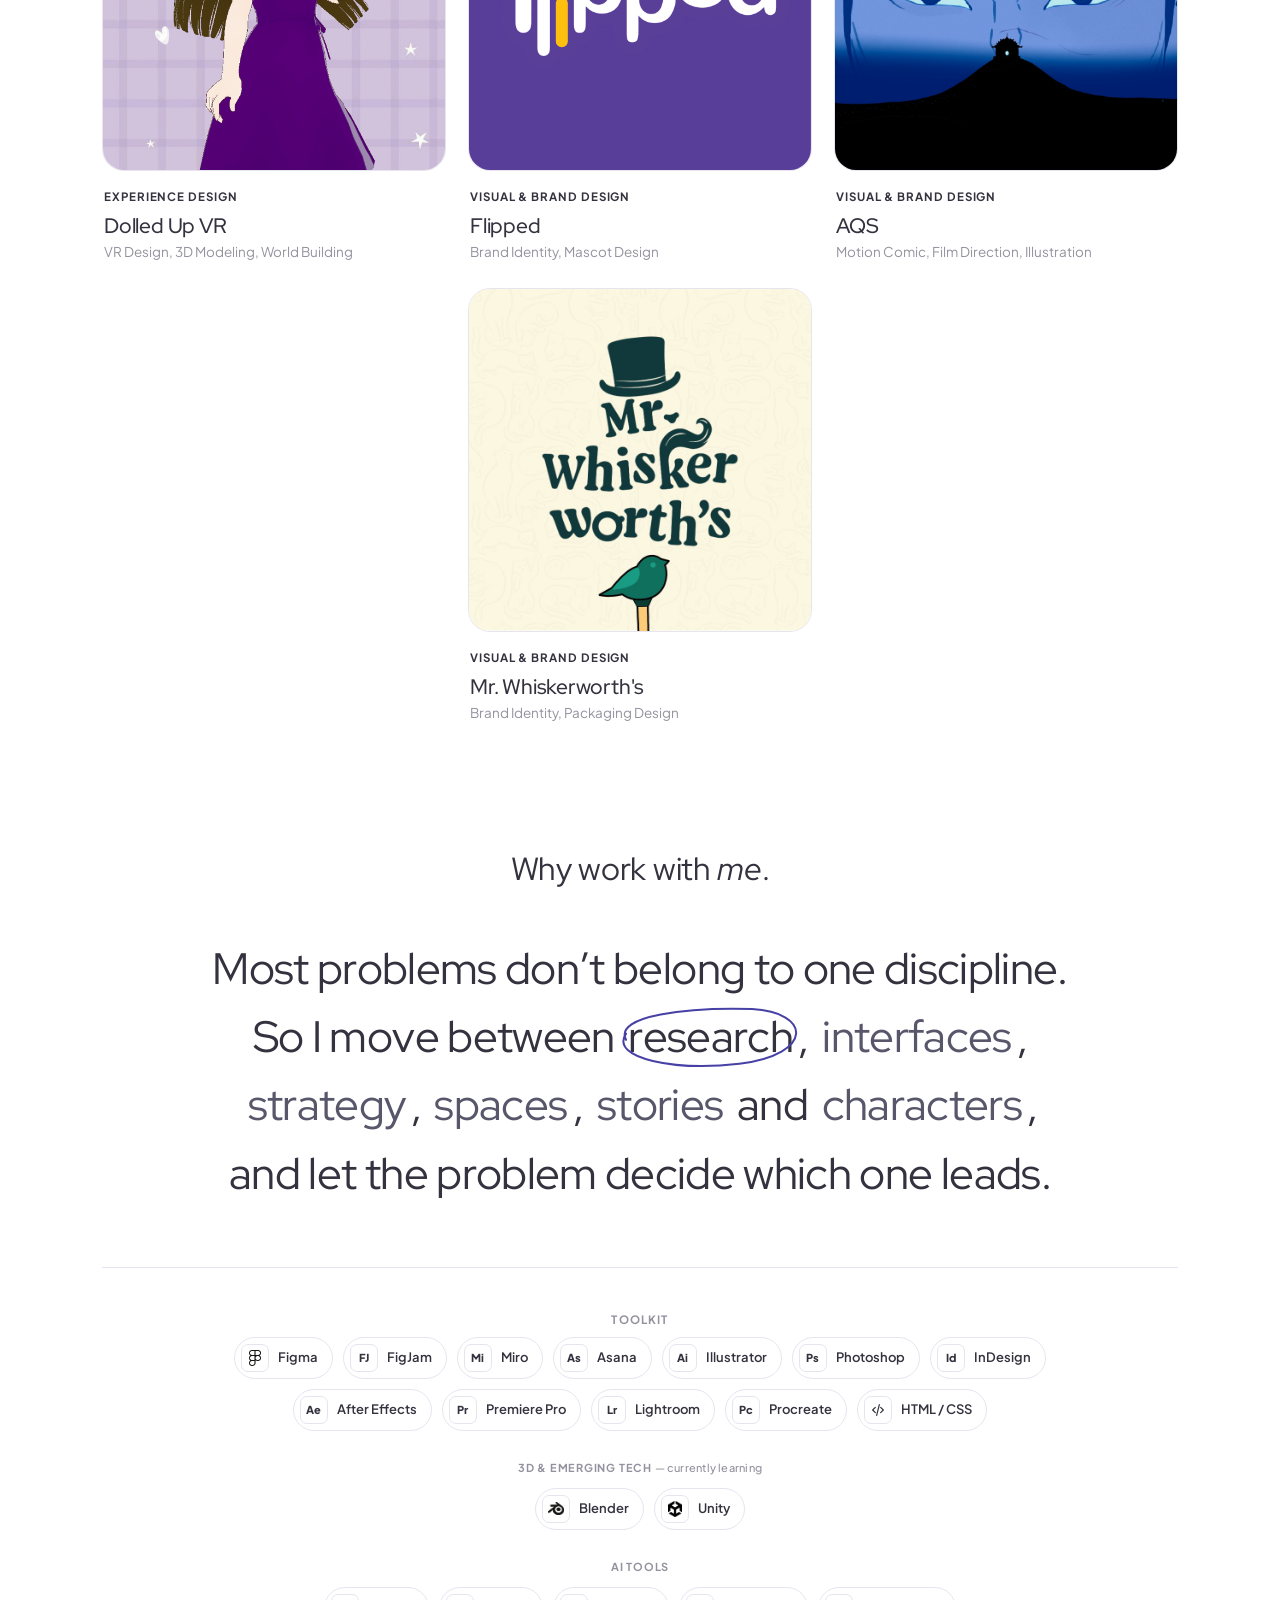
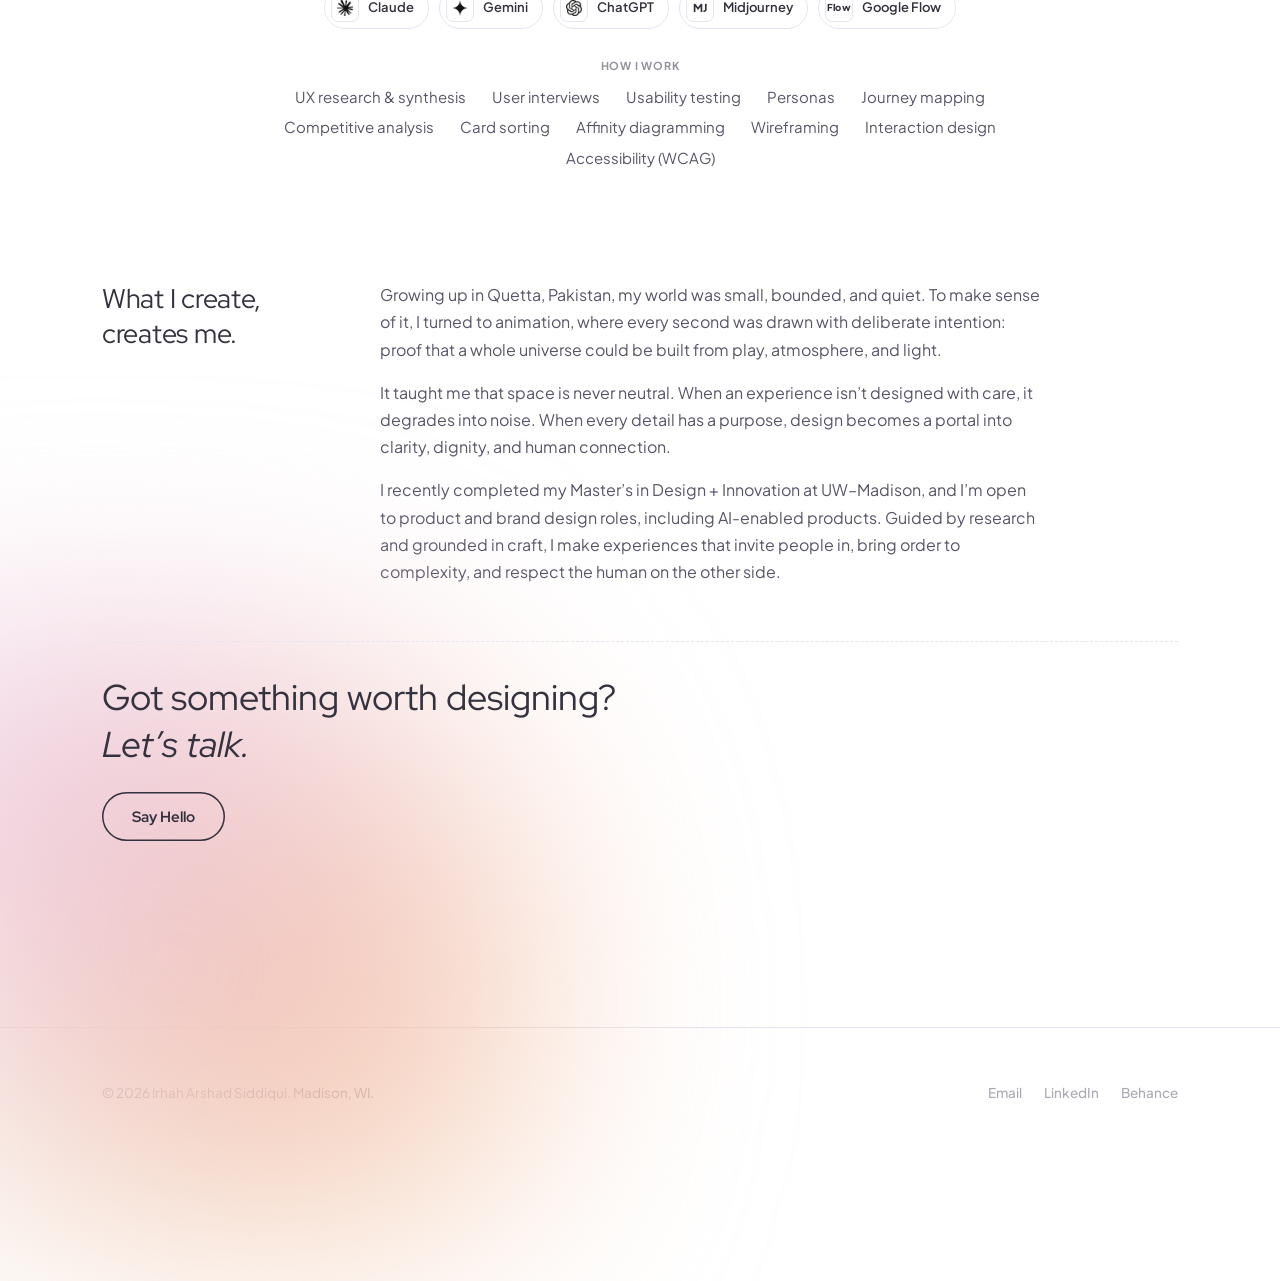
==== commit 060e6184: "Add favicon, add Imposter Lamp photo slideshow to the Playground, redesign the About page, re-crop t" ====
--- a/index.html
+++ b/index.html
@@ -79,14 +79,7 @@
     </button>
   </div>
 
-  <style>
-    .row-label { grid-column: 1 / -1; flex: 0 0 100%; text-align: left; margin: 0; padding-top: var(--gap-sm, 12px); font-size: 0.8rem; font-weight: 600; letter-spacing: 0.12em; text-transform: uppercase; color: var(--ink-soft); border-top: 1px solid rgba(52,50,62,0.14); scroll-margin-top: 150px; }
-    #brand.row-label { margin-top: 28px; padding-top: 28px; }
-    .row-label:first-child { border-top: 0; padding-top: 0; }
-  </style>
   <section id="work" class="project-grid">
-
-    <h3 class="row-label" data-category="experience">Product &amp; Experience Design</h3>
 
     <a class="project-card" href="case-studies/wayhome.html" data-category="experience">
       <div class="thumb"><img src="assets/wayhome/wayhome-app-mockup.jpg" alt="The WayHome logo splash screen on a phone mockup, tilted against a soft purple-to-pink gradient"></div>
@@ -97,7 +90,7 @@
       </div>
     </a>
 
-    <a class="project-card" href="case-studies/how-do-we-love.html" data-category="experience">
+    <a class="project-card" href="case-studies/how-do-we-love.html" data-category="experience,visual">
       <div class="thumb thumb-hover-video">
         <img src="assets/how-do-we-love/hdwl-cubot-sage.jpg" alt="The heart-propellered companion robot, with heart-shaped eyes, flying against a soft sage green background">
         <video class="hover-video" muted loop playsinline preload="metadata" aria-hidden="true">
@@ -106,9 +99,9 @@
         </video>
       </div>
       <div class="meta">
-        <span class="cat-label">Experience Design</span>
+        <span class="cat-label">Experience &amp; Brand Design</span>
         <h3>How Do We Love?</h3>
-        <div class="cats">Speculative Design, Civic Systems</div>
+        <div class="cats">Speculative Design, Brand System, Civic Systems</div>
       </div>
     </a>
 
@@ -136,8 +129,6 @@
       </div>
     </a>
 
-    <h3 class="row-label" id="brand" data-category="visual">Brand &amp; Visual Design</h3>
-
     <a class="project-card" href="case-studies/flipped.html" data-category="visual">
       <div class="thumb thumb-flip-hover" role="img" aria-label="Flipped logo. Hover to flip the i.">
         <img class="flip-letters" src="assets/flipped/flipped-letters-only.png" alt="" aria-hidden="true">
@@ -151,36 +142,21 @@
       </div>
     </a>
 
+    <a class="project-card" href="case-studies/aqs.html" data-category="visual">
+      <div class="thumb"><img src="assets/aqs/aqs-eyes-shrine.jpg" alt="Shahmir's eyes over the shrine, silhouetted against the spirit world's cyan spiral"></div>
+      <div class="meta">
+        <span class="cat-label">Visual &amp; Brand Design</span>
+        <h3>AQS</h3>
+        <div class="cats">Motion Comic, Film Direction, Illustration</div>
+      </div>
+    </a>
+
     <a class="project-card" href="case-studies/mr-whiskerworths.html" data-category="visual">
       <div class="thumb"><img src="assets/mr-whiskerworths/whiskerworths-thumb.jpg" alt="Mr. Whiskerworth's logo: a top hat and curled mustache above the wordmark, with a small bird perched below"></div>
       <div class="meta">
         <span class="cat-label">Visual &amp; Brand Design</span>
         <h3>Mr. Whiskerworth's</h3>
         <div class="cats">Brand Identity, Packaging Design</div>
-      </div>
-    </a>
-
-    <a class="project-card" href="case-studies/how-do-we-love.html" data-category="visual">
-      <div class="thumb thumb-hover-video">
-        <img src="assets/how-do-we-love/hdwl-cubot-sage.jpg" alt="The heart-propellered companion robot, with heart-shaped eyes, flying against a soft sage green background">
-        <video class="hover-video" muted loop playsinline preload="metadata" aria-hidden="true">
-          <source src="assets/how-do-we-love/hdwl-cubot-hover.webm" type="video/webm">
-          <source src="assets/how-do-we-love/hdwl-cubot-hover.mp4" type="video/mp4">
-        </video>
-      </div>
-      <div class="meta">
-        <span class="cat-label">Visual &amp; Brand Design</span>
-        <h3>How Do We Love?</h3>
-        <div class="cats">Brand System, Character Design, Narrative Film</div>
-      </div>
-    </a>
-
-    <a class="project-card" href="case-studies/aqs.html" data-category="visual">
-      <div class="thumb"><img src="assets/aqs/aqs-eyes-shrine.jpg" alt="Shahmir's eyes over the shrine, silhouetted against the spirit world's cyan spiral"></div>
-      <div class="meta">
-        <span class="cat-label">Visual &amp; Brand Design</span>
-        <h3>AQS</h3>
-        <div class="cats">Motion Comic, Film Direction, Illustration</div>
       </div>
     </a>
 
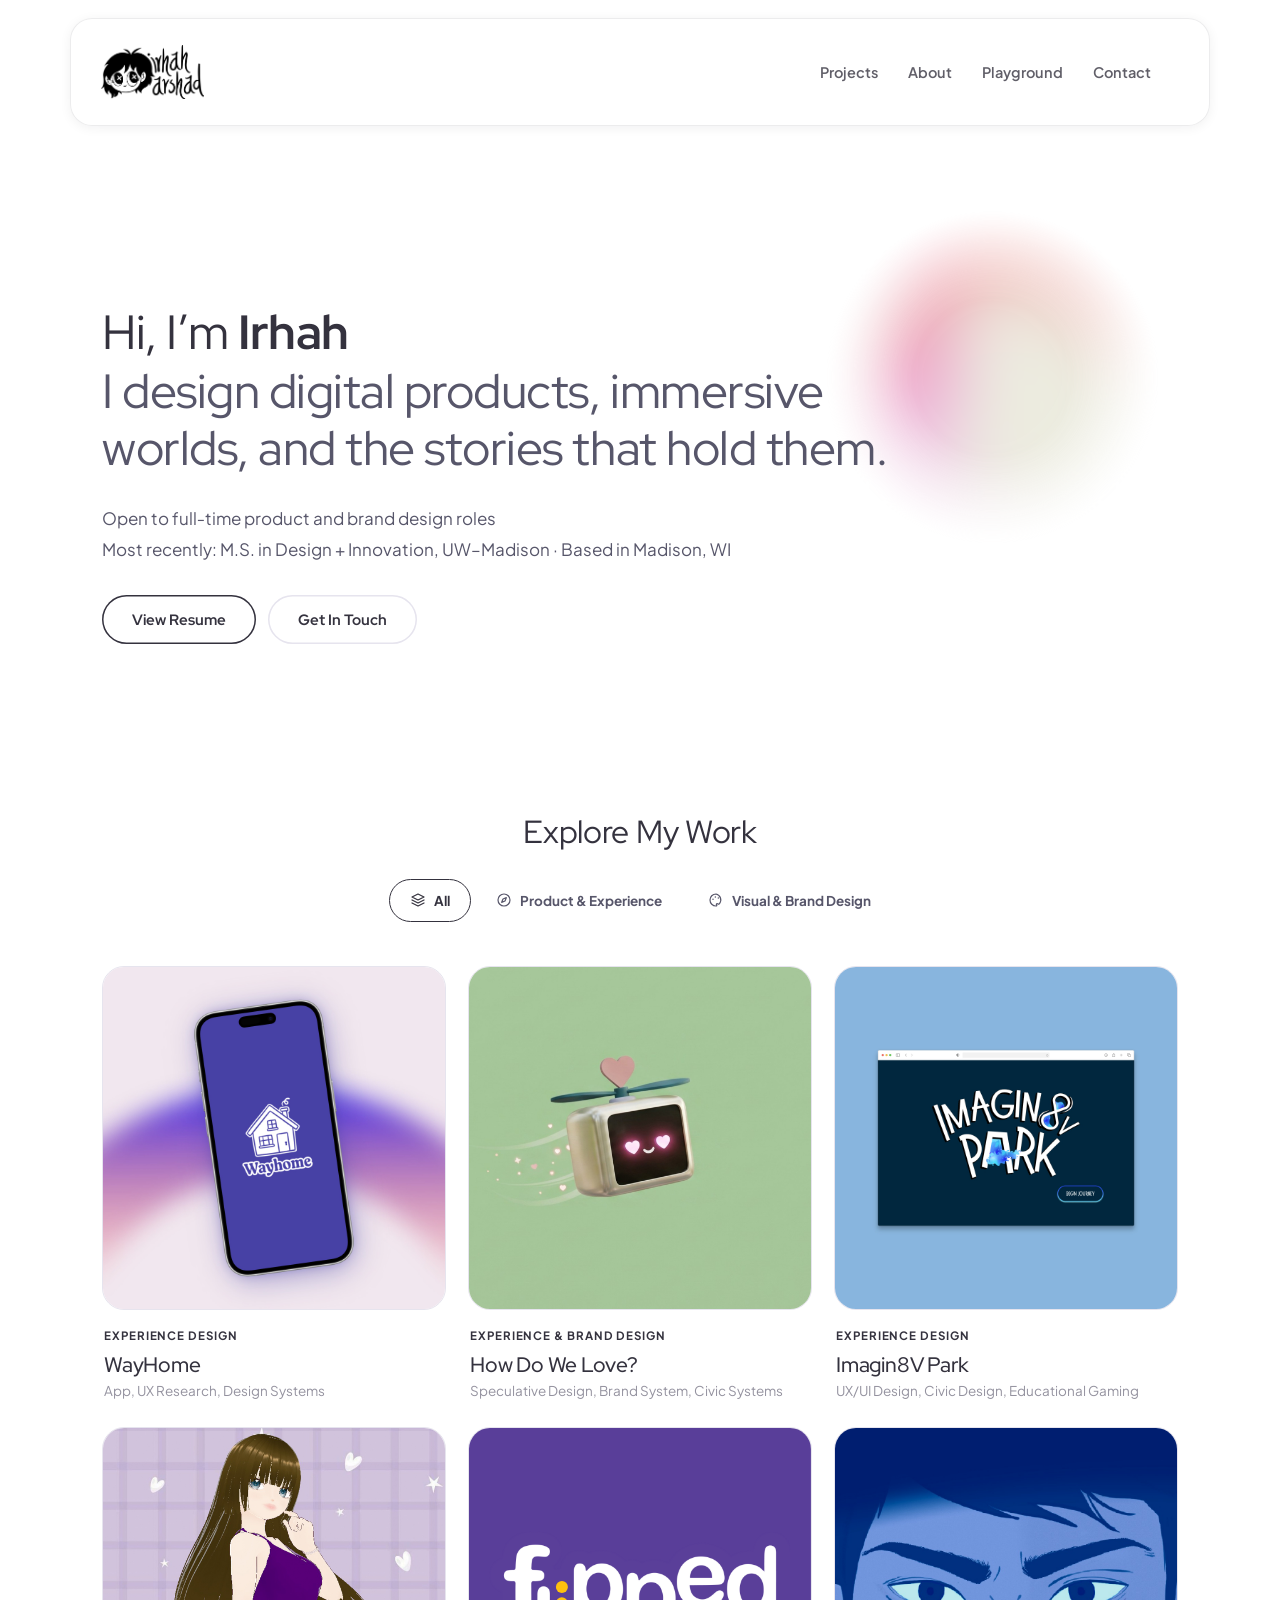
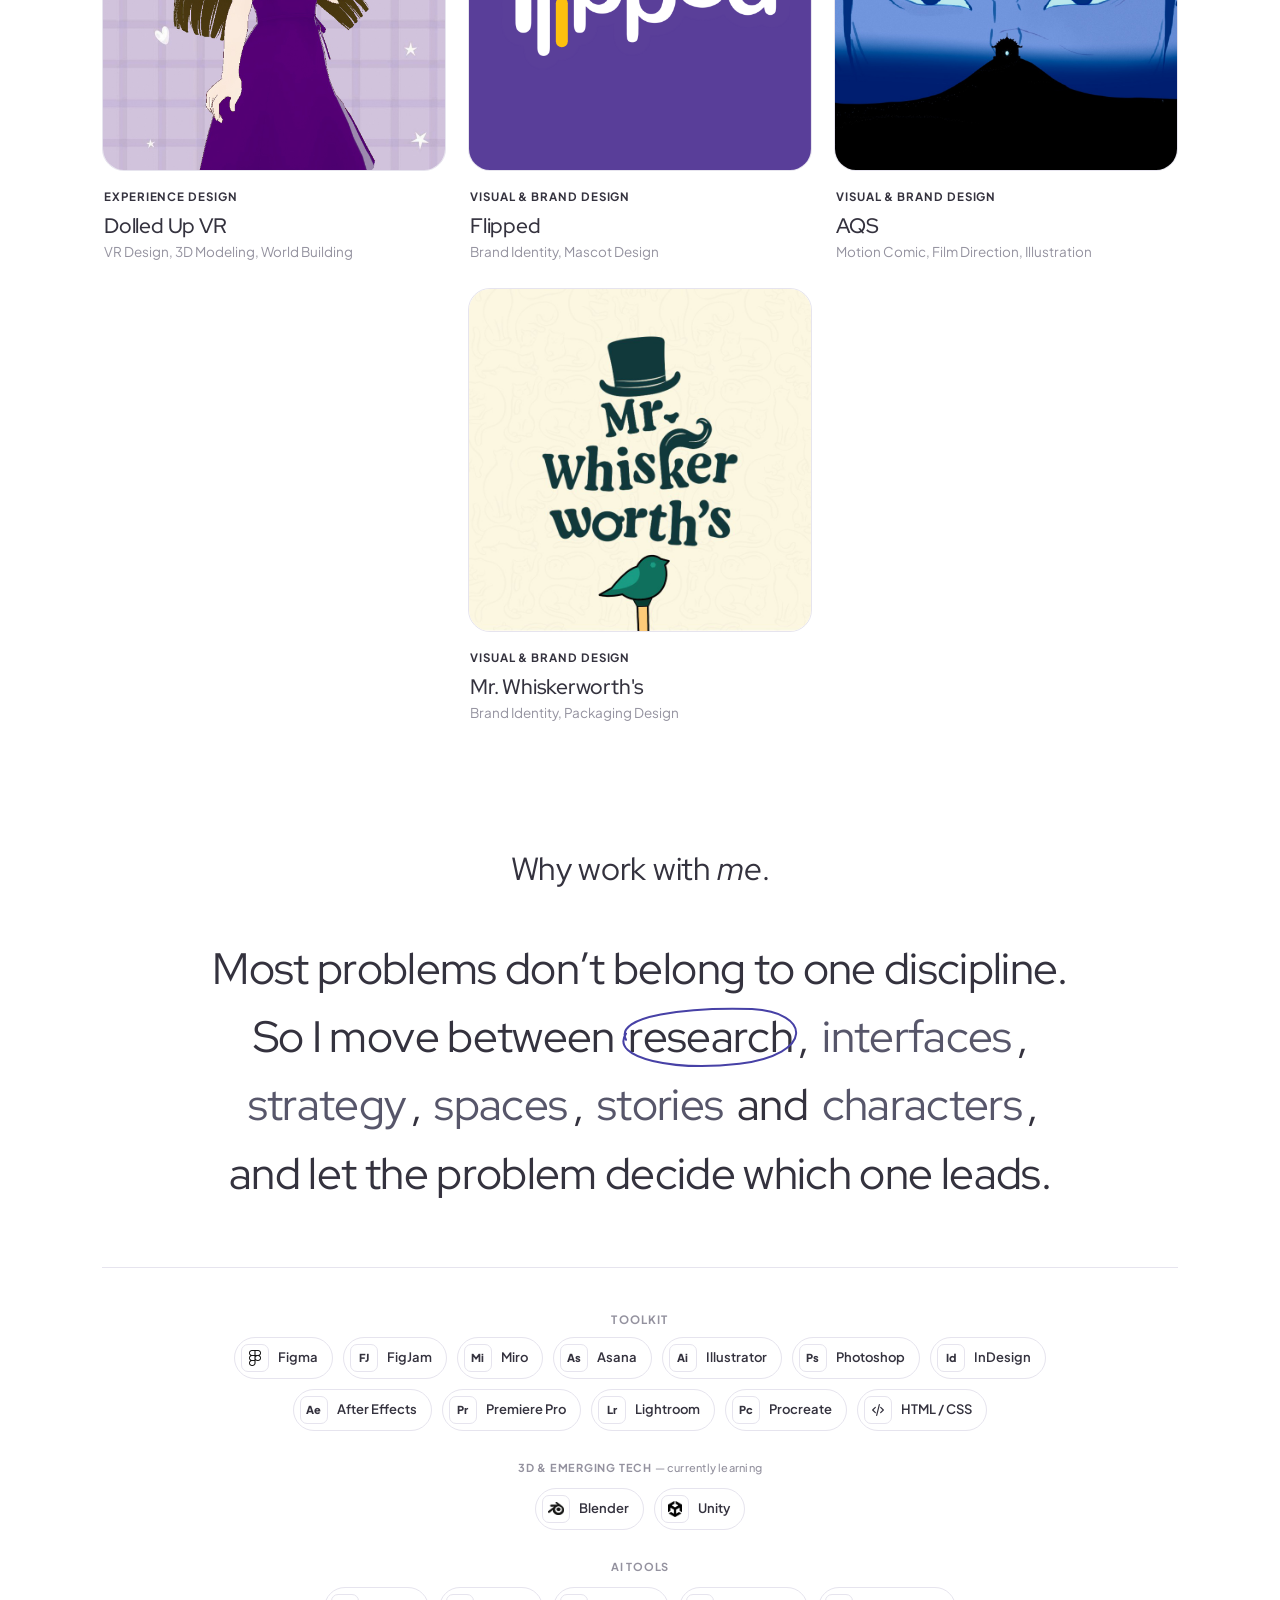
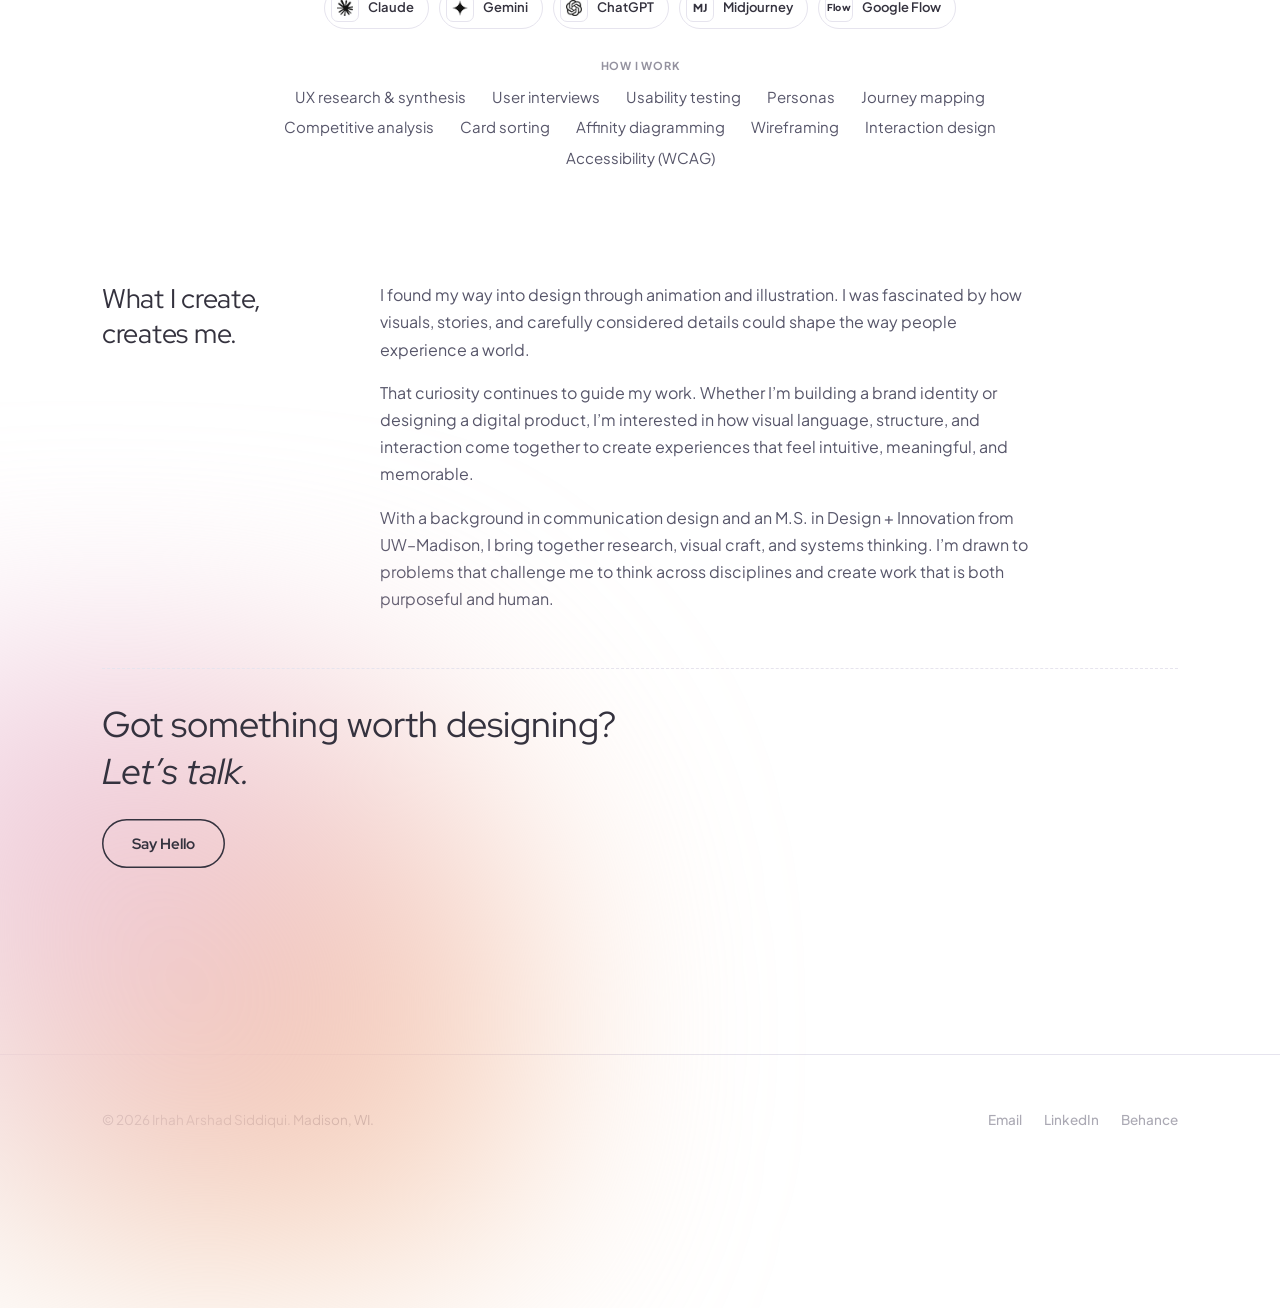
==== commit 9ab0faf2: "Add favicon, add Imposter Lamp photo slideshow to the Playground, redesign the About page, re-crop t" ====
--- a/index.html
+++ b/index.html
@@ -503,9 +503,9 @@
     <div class="origin-grid">
       <h2 class="origin-heading">What I create,<br>creates me.</h2>
       <div class="origin-copy">
-        <p>Growing up in Quetta, Pakistan, my world was small, bounded, and quiet. To make sense of it, I turned to animation, where every second was drawn with deliberate intention: proof that a whole universe could be built from play, atmosphere, and light.</p>
-        <p>It taught me that space is never neutral. When an experience isn&rsquo;t designed with care, it degrades into noise. When every detail has a purpose, design becomes a portal into clarity, dignity, and human connection.</p>
-        <p>I recently completed my Master&rsquo;s in Design + Innovation at UW&ndash;Madison, and I&rsquo;m open to product and brand design roles, including AI-enabled products. Guided by research and grounded in craft, I make experiences that invite people in, bring order to complexity, and respect the human on the other side.</p>
+        <p>I found my way into design through animation and illustration. I was fascinated by how visuals, stories, and carefully considered details could shape the way people experience a world.</p>
+        <p>That curiosity continues to guide my work. Whether I&rsquo;m building a brand identity or designing a digital product, I&rsquo;m interested in how visual language, structure, and interaction come together to create experiences that feel intuitive, meaningful, and memorable.</p>
+        <p>With a background in communication design and an M.S. in Design + Innovation from UW&ndash;Madison, I bring together research, visual craft, and systems thinking. I&rsquo;m drawn to problems that challenge me to think across disciplines and create work that is both purposeful and human.</p>
       </div>
     </div>
     <div class="origin-glow-wrap">
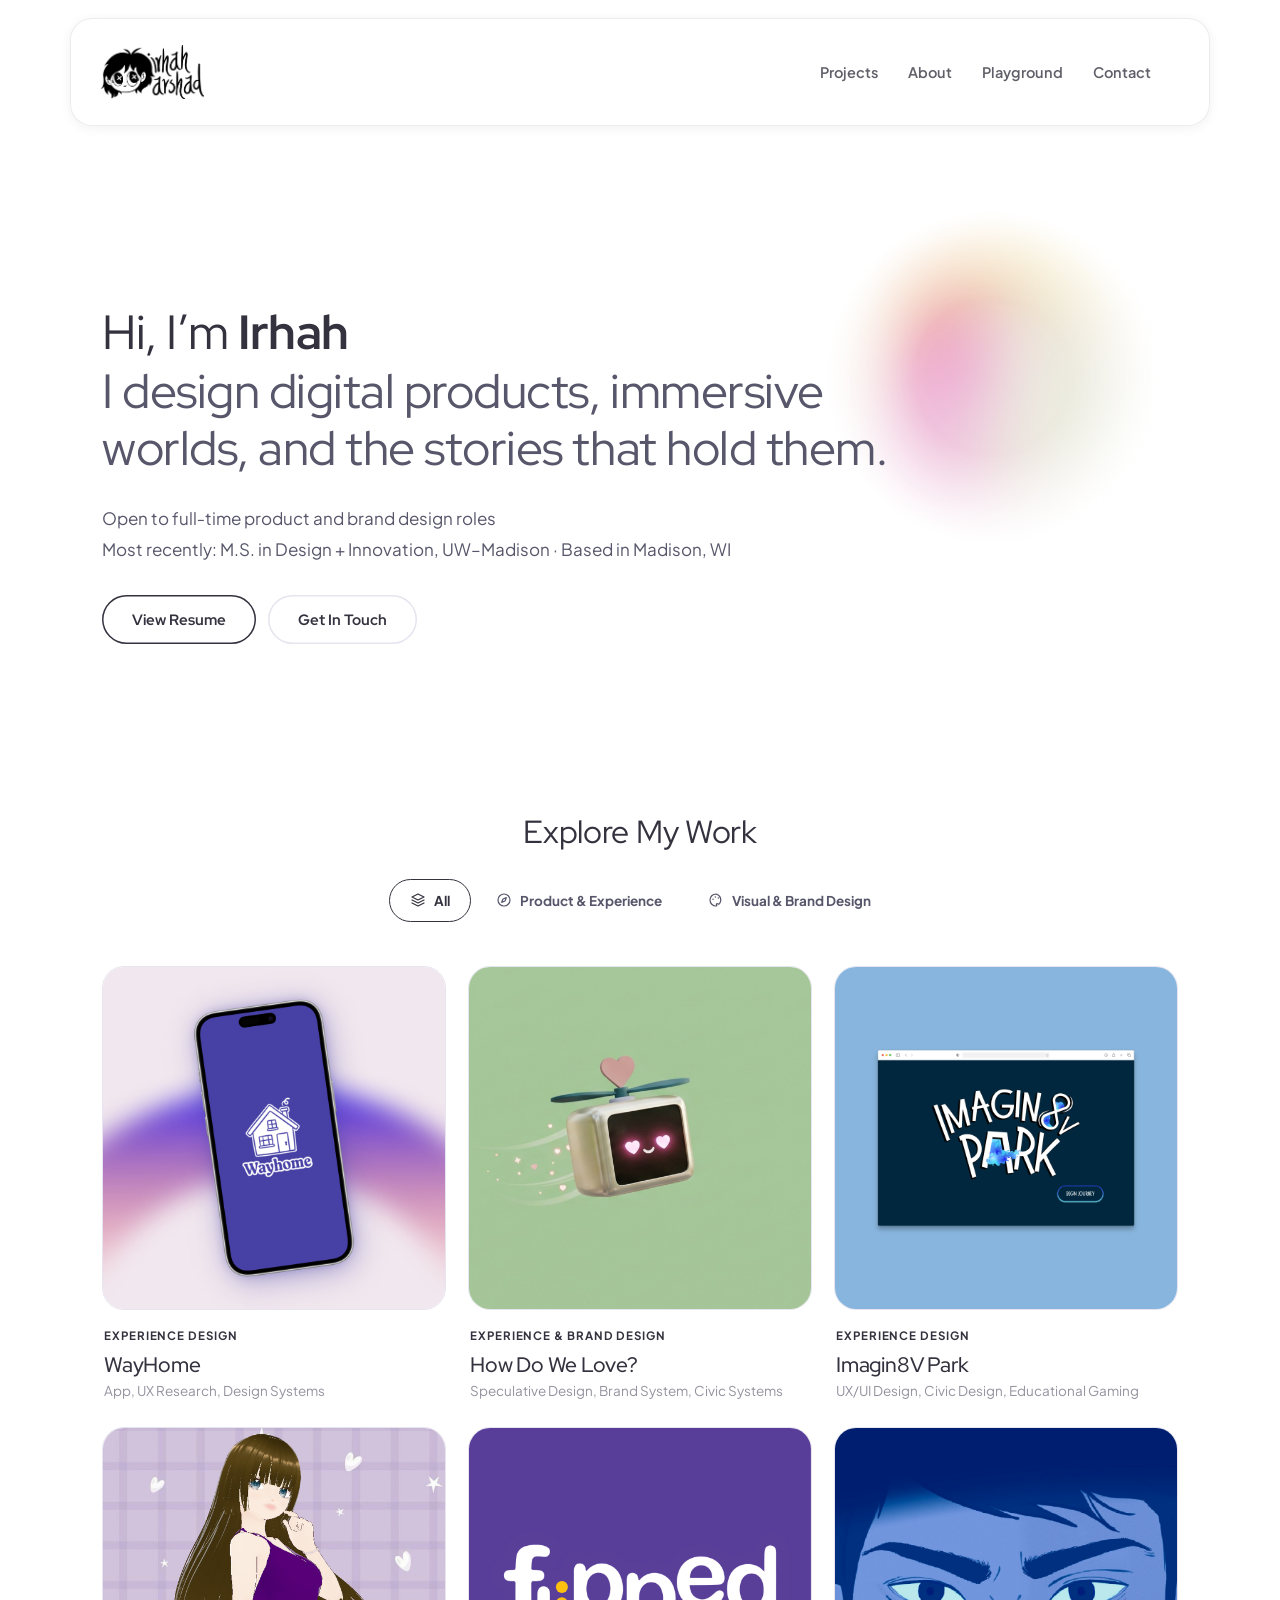
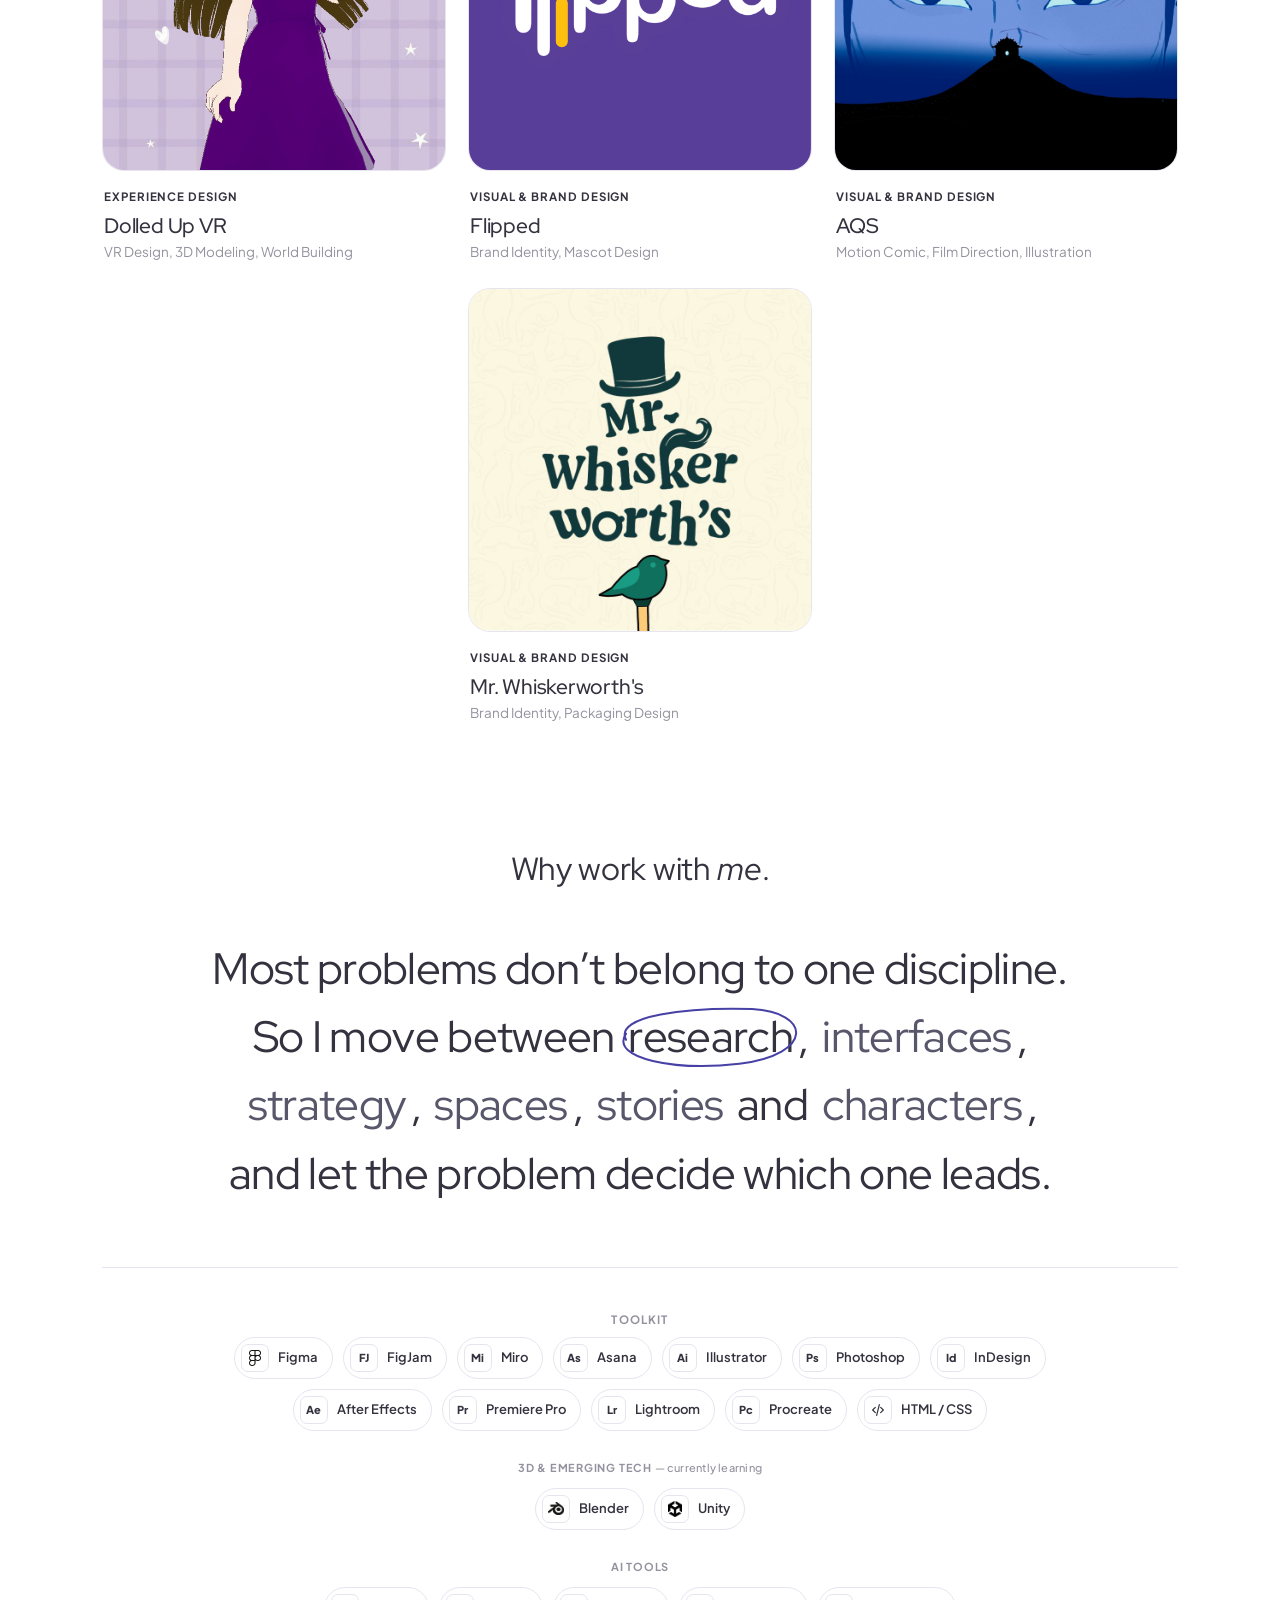
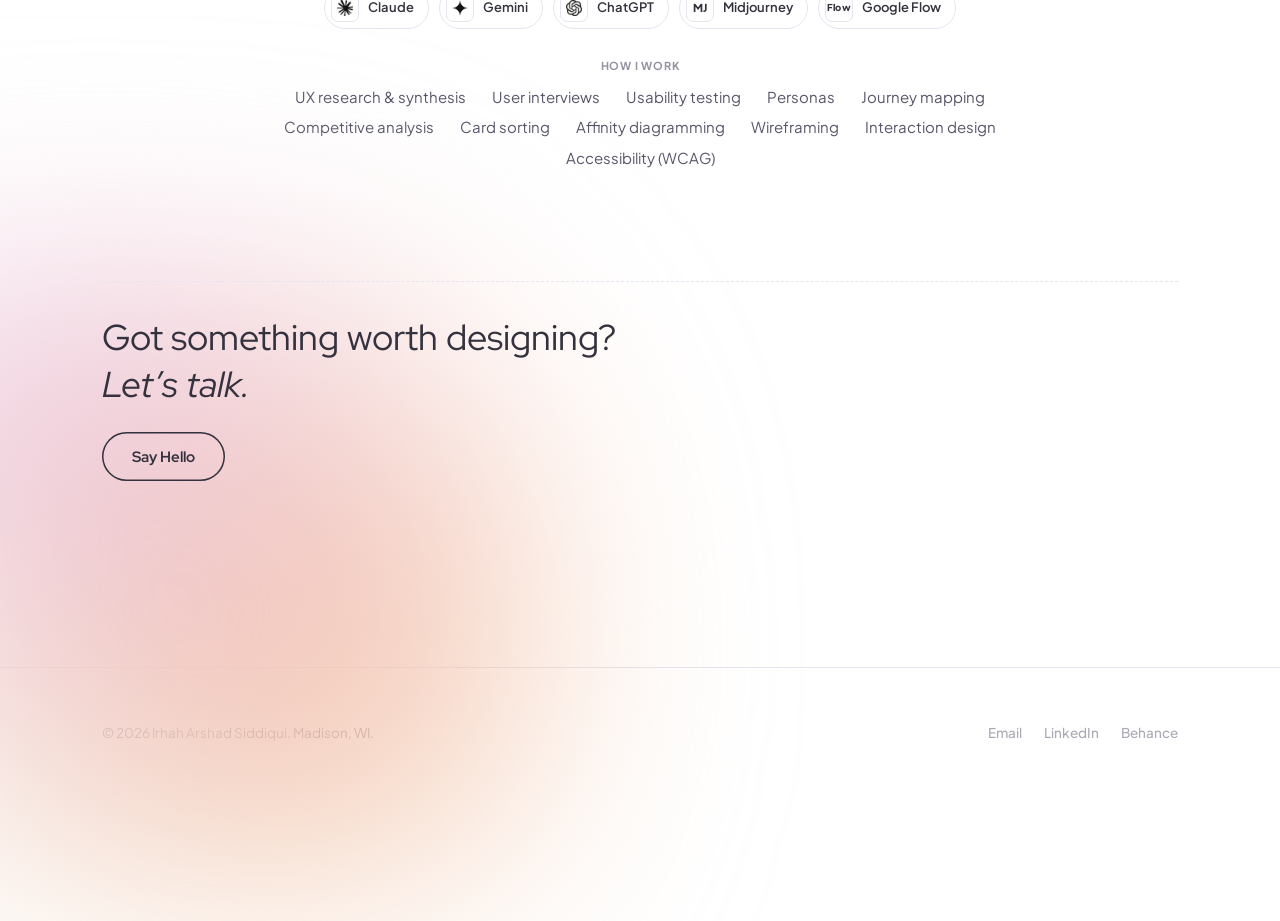
==== commit 21eebfd1: "Add favicon, add Imposter Lamp photo slideshow to the Playground, redesign the About page, re-crop t" ====
--- a/index.html
+++ b/index.html
@@ -500,14 +500,6 @@
     .origin-section { margin-top: 64px; }
   </style>
   <section class="origin-section reveal">
-    <div class="origin-grid">
-      <h2 class="origin-heading">What I create,<br>creates me.</h2>
-      <div class="origin-copy">
-        <p>I found my way into design through animation and illustration. I was fascinated by how visuals, stories, and carefully considered details could shape the way people experience a world.</p>
-        <p>That curiosity continues to guide my work. Whether I&rsquo;m building a brand identity or designing a digital product, I&rsquo;m interested in how visual language, structure, and interaction come together to create experiences that feel intuitive, meaningful, and memorable.</p>
-        <p>With a background in communication design and an M.S. in Design + Innovation from UW&ndash;Madison, I bring together research, visual craft, and systems thinking. I&rsquo;m drawn to problems that challenge me to think across disciplines and create work that is both purposeful and human.</p>
-      </div>
-    </div>
     <div class="origin-glow-wrap">
       <hr class="origin-rule">
       <p class="origin-statement">Got something worth designing? <em>Let&rsquo;s talk.</em></p>
